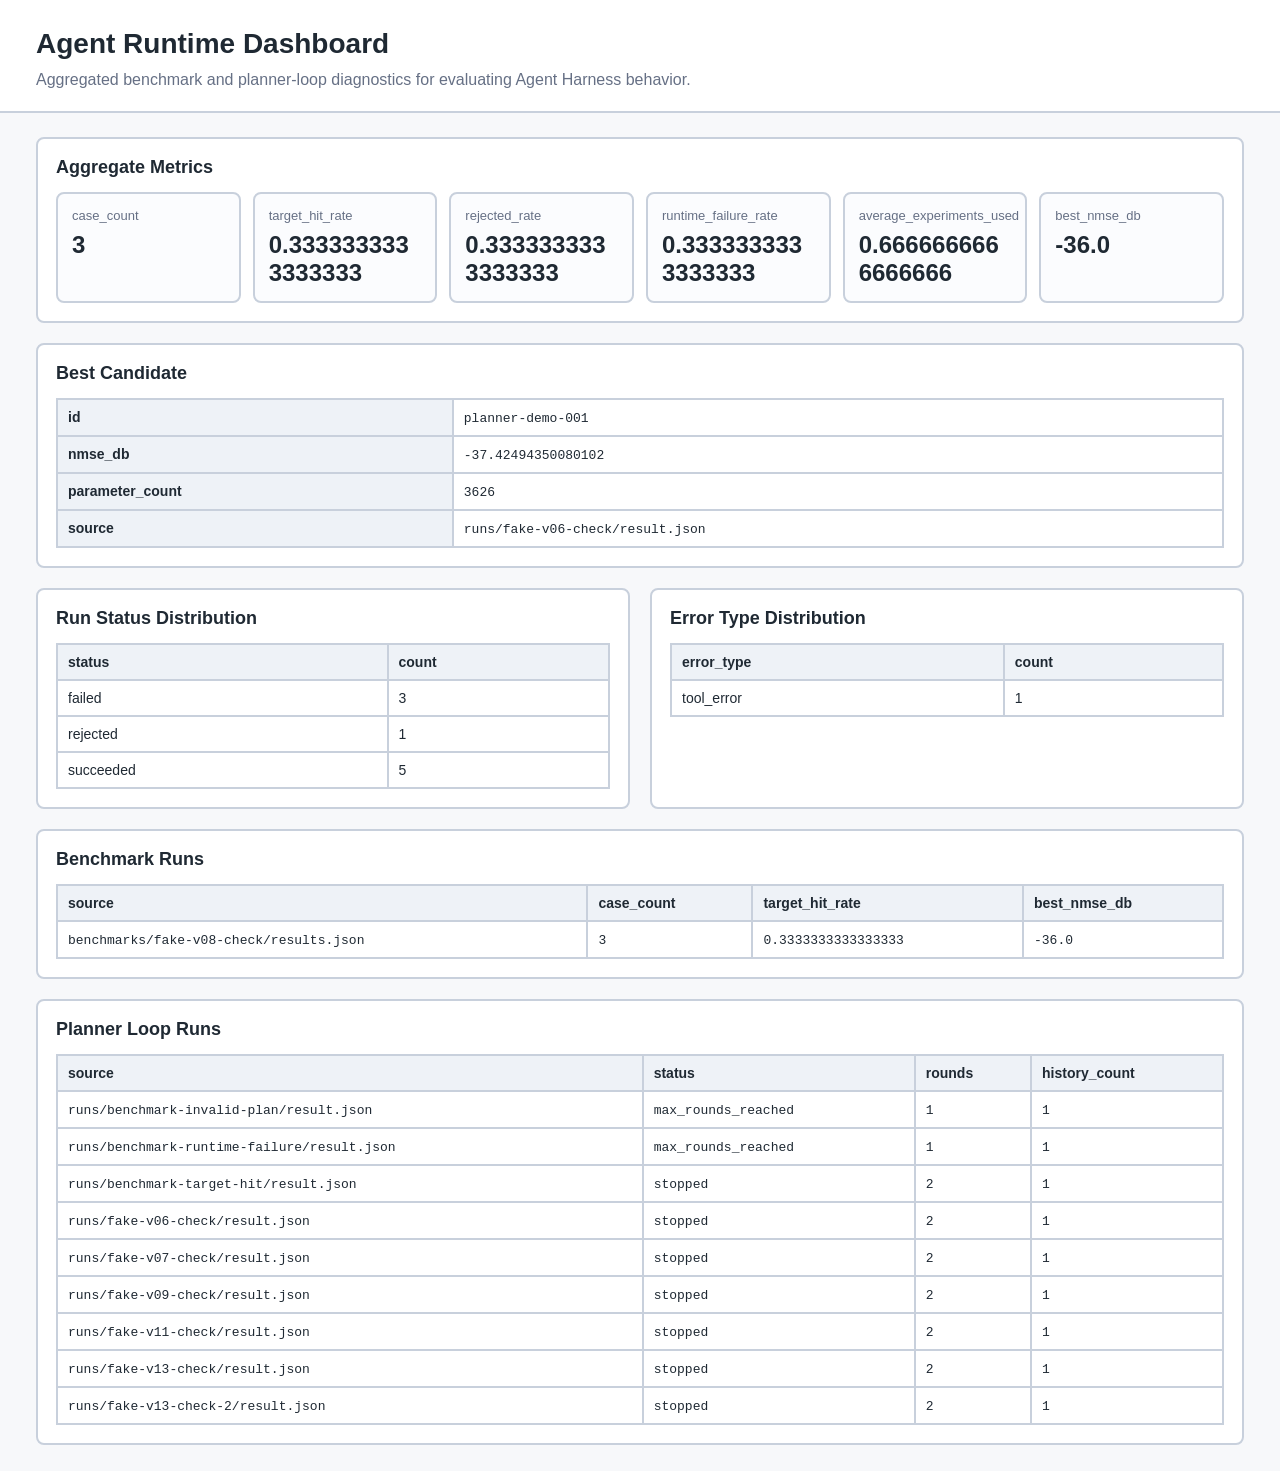
==== docs/diagnostics/agent-runtime-dashboard.html @ 262e2b28 "feat: add unified cli dashboard" ====
<!doctype html>
<html lang="en">
<head>
  <meta charset="utf-8">
  <meta name="viewport" content="width=device-width, initial-scale=1">
  <title>Agent Runtime Dashboard</title>
  <style>
    :root {
      color-scheme: light;
      --bg: #f7f8fa;
      --panel: #ffffff;
      --text: #1f2933;
      --muted: #667085;
      --line: #c8d0dc;
      --accent: #0f766e;
      --accent-2: #7c3aed;
    }
    * { box-sizing: border-box; }
    body {
      margin: 0;
      font-family: Inter, "Segoe UI", Arial, sans-serif;
      background: var(--bg);
      color: var(--text);
    }
    header {
      padding: 28px 36px 18px;
      border-bottom: 2px solid var(--line);
      background: var(--panel);
    }
    h1 { margin: 0 0 8px; font-size: 28px; letter-spacing: 0; }
    h2 { margin: 0 0 14px; font-size: 18px; letter-spacing: 0; }
    p { margin: 0; color: var(--muted); line-height: 1.55; }
    main { padding: 24px 36px 40px; display: grid; gap: 20px; }
    section {
      background: var(--panel);
      border: 2px solid var(--line);
      border-radius: 8px;
      padding: 18px;
    }
    .metrics {
      display: grid;
      grid-template-columns: repeat(auto-fit, minmax(180px, 1fr));
      gap: 12px;
    }
    .metric {
      border: 2px solid var(--line);
      border-radius: 8px;
      padding: 14px;
      min-height: 86px;
      background: #fbfcfe;
    }
    .metric .label { color: var(--muted); font-size: 13px; }
    .metric .value { margin-top: 8px; font-size: 24px; font-weight: 700; overflow-wrap: anywhere; }
    table { width: 100%; border-collapse: collapse; font-size: 14px; }
    th, td { border: 2px solid var(--line); padding: 9px 10px; text-align: left; vertical-align: top; }
    th { background: #eef2f7; }
    code { font-family: "Cascadia Mono", Consolas, monospace; font-size: 13px; }
    .grid { display: grid; grid-template-columns: repeat(auto-fit, minmax(280px, 1fr)); gap: 20px; }
  </style>
</head>
<body>
  <header>
    <h1>Agent Runtime Dashboard</h1>
    <p>Aggregated benchmark and planner-loop diagnostics for evaluating Agent Harness behavior.</p>
  </header>
  <main>
    <section>
      <h2>Aggregate Metrics</h2>
      <div class="metrics">
        <div class="metric"><div class="label">case_count</div><div class="value">3</div></div>
<div class="metric"><div class="label">target_hit_rate</div><div class="value">0.3333333333333333</div></div>
<div class="metric"><div class="label">rejected_rate</div><div class="value">0.3333333333333333</div></div>
<div class="metric"><div class="label">runtime_failure_rate</div><div class="value">0.3333333333333333</div></div>
<div class="metric"><div class="label">average_experiments_used</div><div class="value">0.6666666666666666</div></div>
<div class="metric"><div class="label">best_nmse_db</div><div class="value">-36.0</div></div>
      </div>
    </section>
    <section>
      <h2>Best Candidate</h2>
      <table><tr><th>id</th><td><code>planner-demo-001</code></td></tr>
<tr><th>nmse_db</th><td><code>-37.42494350080102</code></td></tr>
<tr><th>parameter_count</th><td><code>3626</code></td></tr>
<tr><th>source</th><td><code>runs/fake-v06-check/result.json</code></td></tr></table>
    </section>
    <div class="grid">
      <section>
        <h2>Run Status Distribution</h2>
        <table><tr><th>status</th><th>count</th></tr><tr><td>failed</td><td>3</td></tr>
<tr><td>rejected</td><td>1</td></tr>
<tr><td>succeeded</td><td>5</td></tr></table>
      </section>
      <section>
        <h2>Error Type Distribution</h2>
        <table><tr><th>error_type</th><th>count</th></tr><tr><td>tool_error</td><td>1</td></tr></table>
      </section>
    </div>
    <section>
      <h2>Benchmark Runs</h2>
      <table><tr><th>source</th><th>case_count</th><th>target_hit_rate</th><th>best_nmse_db</th></tr><tr><td><code>benchmarks/fake-v08-check/results.json</code></td><td><code>3</code></td><td><code>0.3333333333333333</code></td><td><code>-36.0</code></td></tr></table>
    </section>
    <section>
      <h2>Planner Loop Runs</h2>
      <table><tr><th>source</th><th>status</th><th>rounds</th><th>history_count</th></tr><tr><td><code>runs/benchmark-invalid-plan/result.json</code></td><td><code>max_rounds_reached</code></td><td><code>1</code></td><td><code>1</code></td></tr>
<tr><td><code>runs/benchmark-runtime-failure/result.json</code></td><td><code>max_rounds_reached</code></td><td><code>1</code></td><td><code>1</code></td></tr>
<tr><td><code>runs/benchmark-target-hit/result.json</code></td><td><code>stopped</code></td><td><code>2</code></td><td><code>1</code></td></tr>
<tr><td><code>runs/fake-v06-check/result.json</code></td><td><code>stopped</code></td><td><code>2</code></td><td><code>1</code></td></tr>
<tr><td><code>runs/fake-v07-check/result.json</code></td><td><code>stopped</code></td><td><code>2</code></td><td><code>1</code></td></tr>
<tr><td><code>runs/fake-v09-check/result.json</code></td><td><code>stopped</code></td><td><code>2</code></td><td><code>1</code></td></tr>
<tr><td><code>runs/fake-v11-check/result.json</code></td><td><code>stopped</code></td><td><code>2</code></td><td><code>1</code></td></tr>
<tr><td><code>runs/fake-v13-check/result.json</code></td><td><code>stopped</code></td><td><code>2</code></td><td><code>1</code></td></tr>
<tr><td><code>runs/fake-v13-check-2/result.json</code></td><td><code>stopped</code></td><td><code>2</code></td><td><code>1</code></td></tr></table>
    </section>
  </main>
</body>
</html>
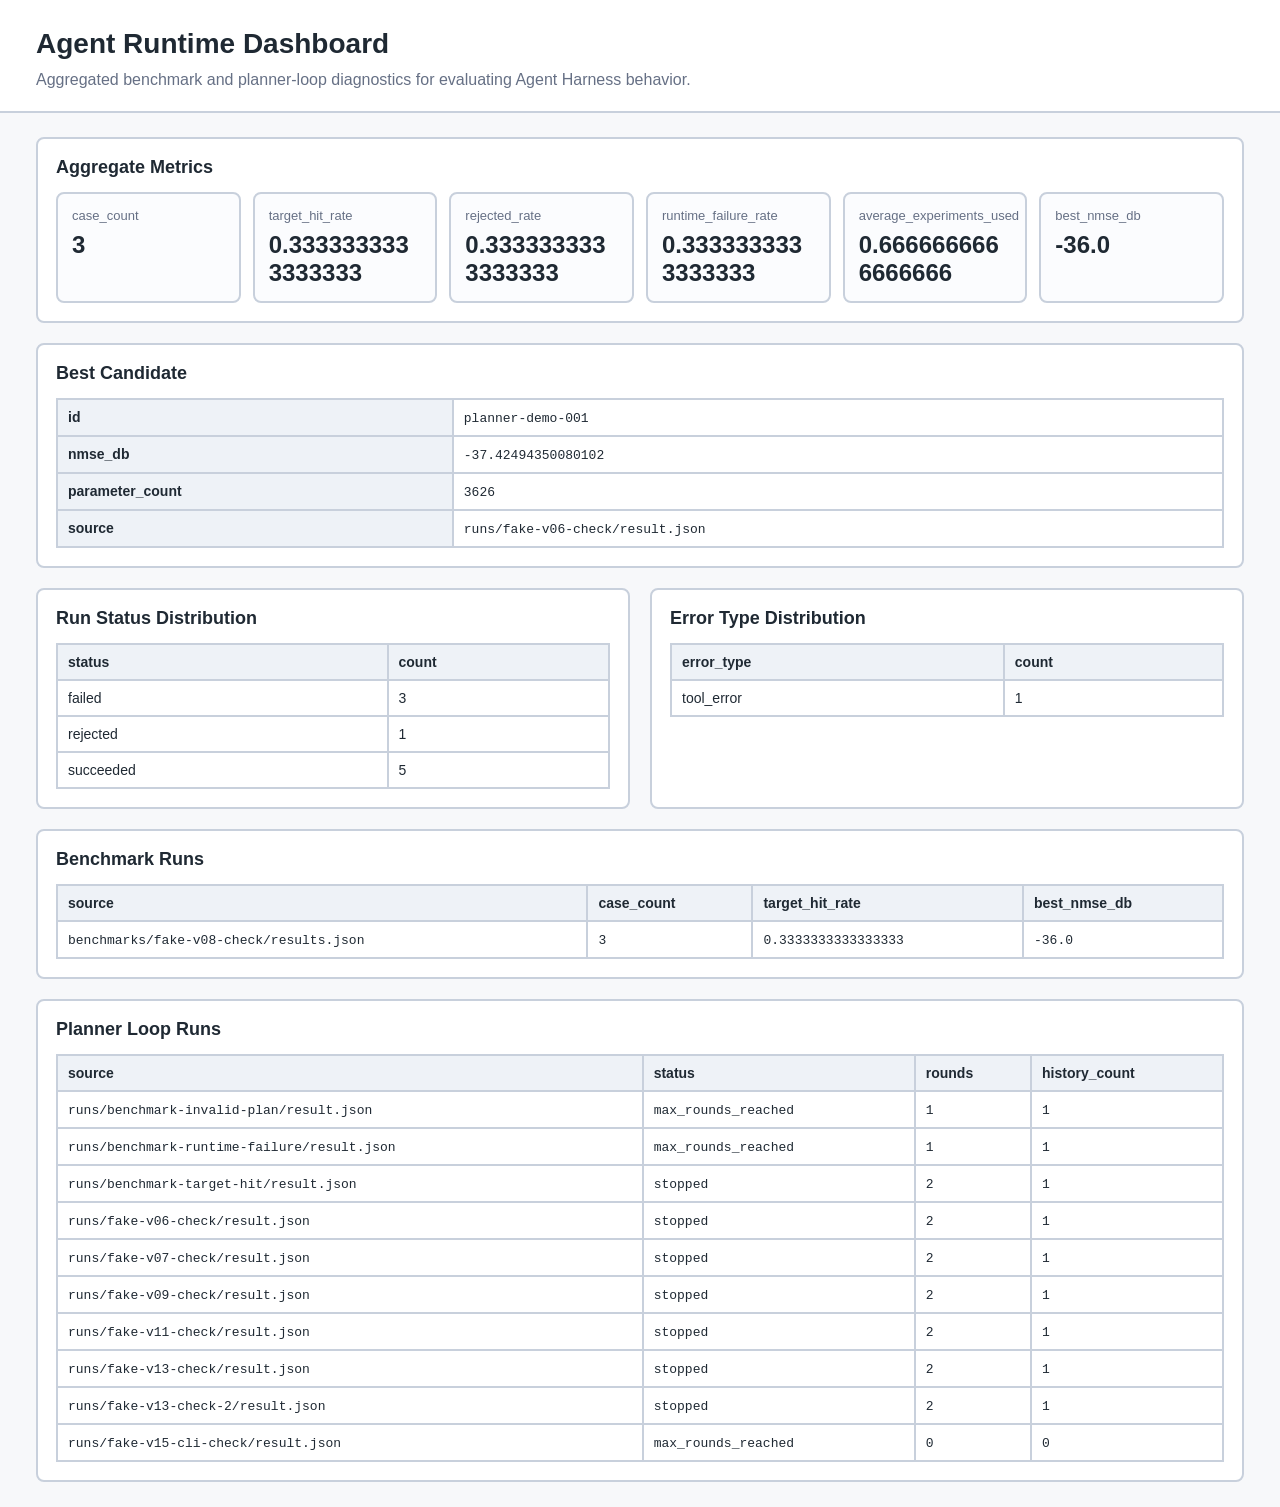
==== commit c98ad3d8: "feat: add final docs demo ui" ====
--- a/docs/diagnostics/agent-runtime-dashboard.html
+++ b/docs/diagnostics/agent-runtime-dashboard.html
@@ -108,7 +108,8 @@
 <tr><td><code>runs/fake-v09-check/result.json</code></td><td><code>stopped</code></td><td><code>2</code></td><td><code>1</code></td></tr>
 <tr><td><code>runs/fake-v11-check/result.json</code></td><td><code>stopped</code></td><td><code>2</code></td><td><code>1</code></td></tr>
 <tr><td><code>runs/fake-v13-check/result.json</code></td><td><code>stopped</code></td><td><code>2</code></td><td><code>1</code></td></tr>
-<tr><td><code>runs/fake-v13-check-2/result.json</code></td><td><code>stopped</code></td><td><code>2</code></td><td><code>1</code></td></tr></table>
+<tr><td><code>runs/fake-v13-check-2/result.json</code></td><td><code>stopped</code></td><td><code>2</code></td><td><code>1</code></td></tr>
+<tr><td><code>runs/fake-v15-cli-check/result.json</code></td><td><code>max_rounds_reached</code></td><td><code>0</code></td><td><code>0</code></td></tr></table>
     </section>
   </main>
 </body>
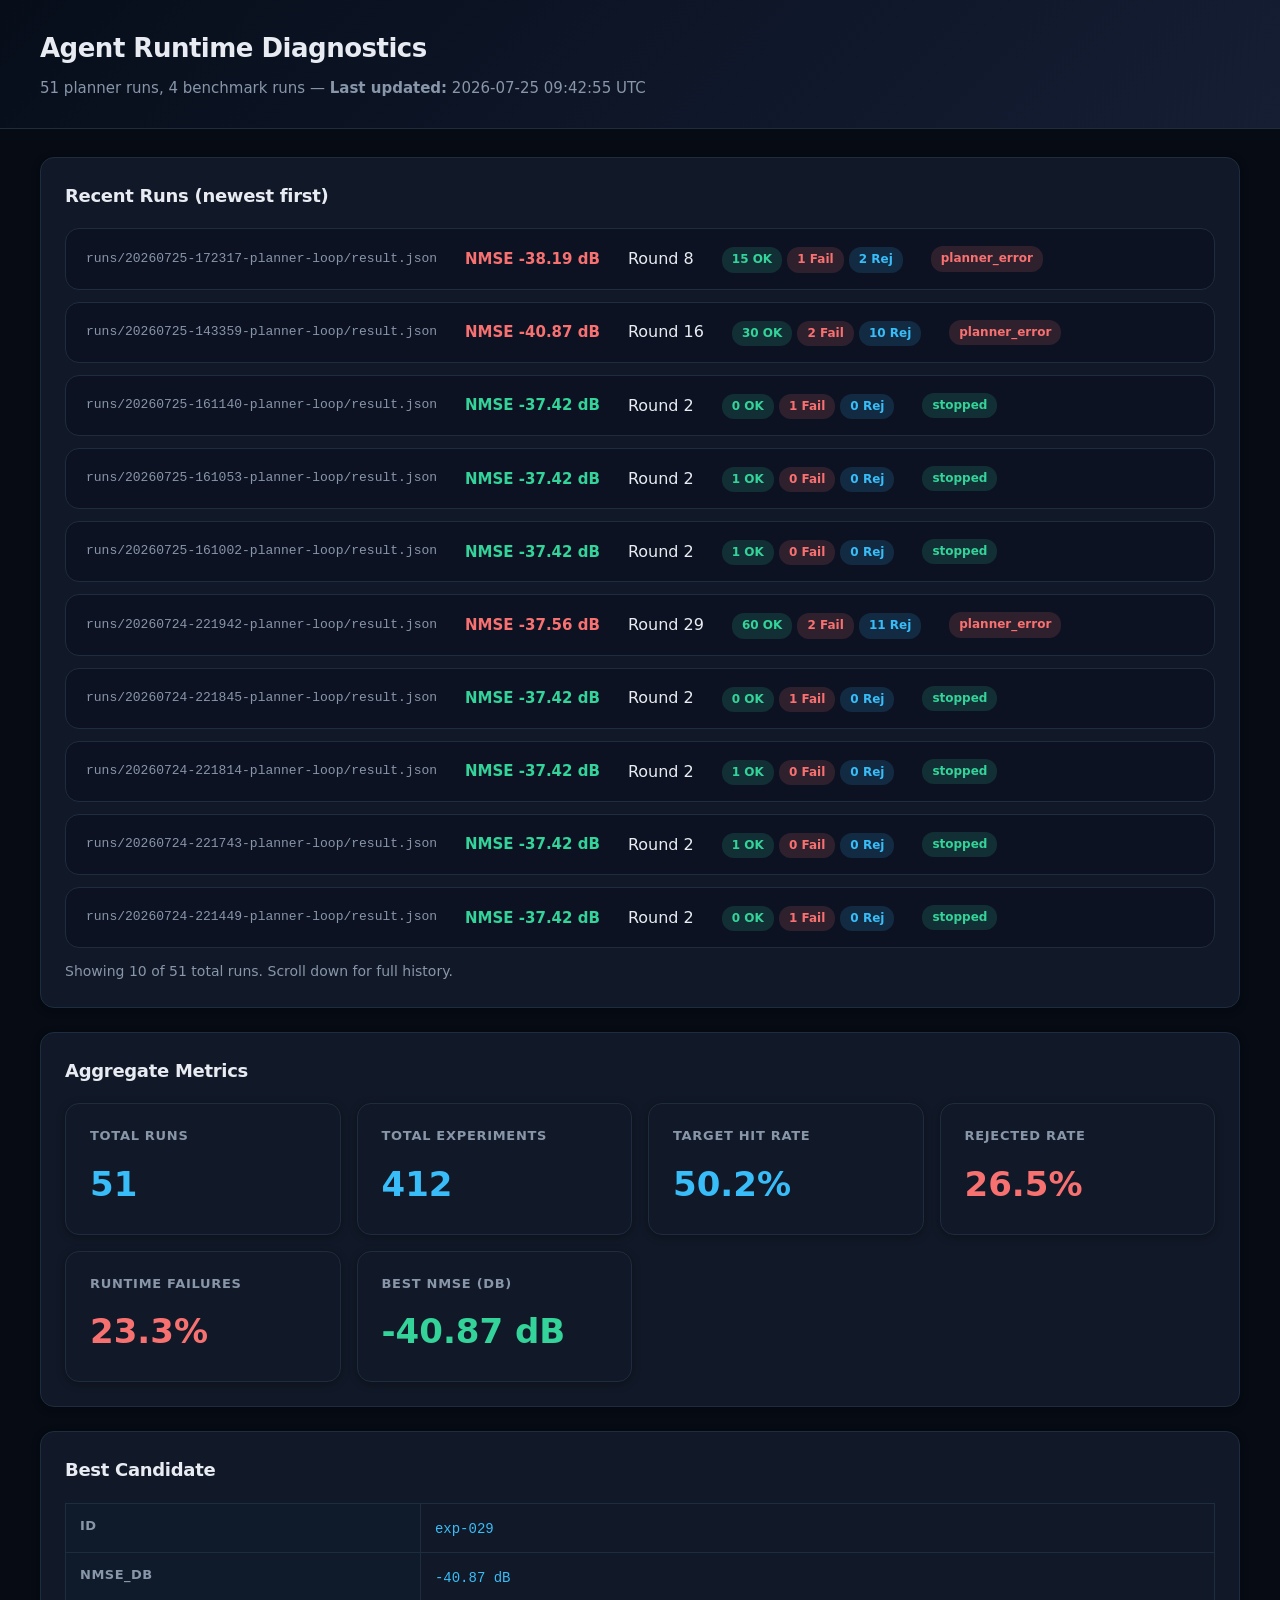
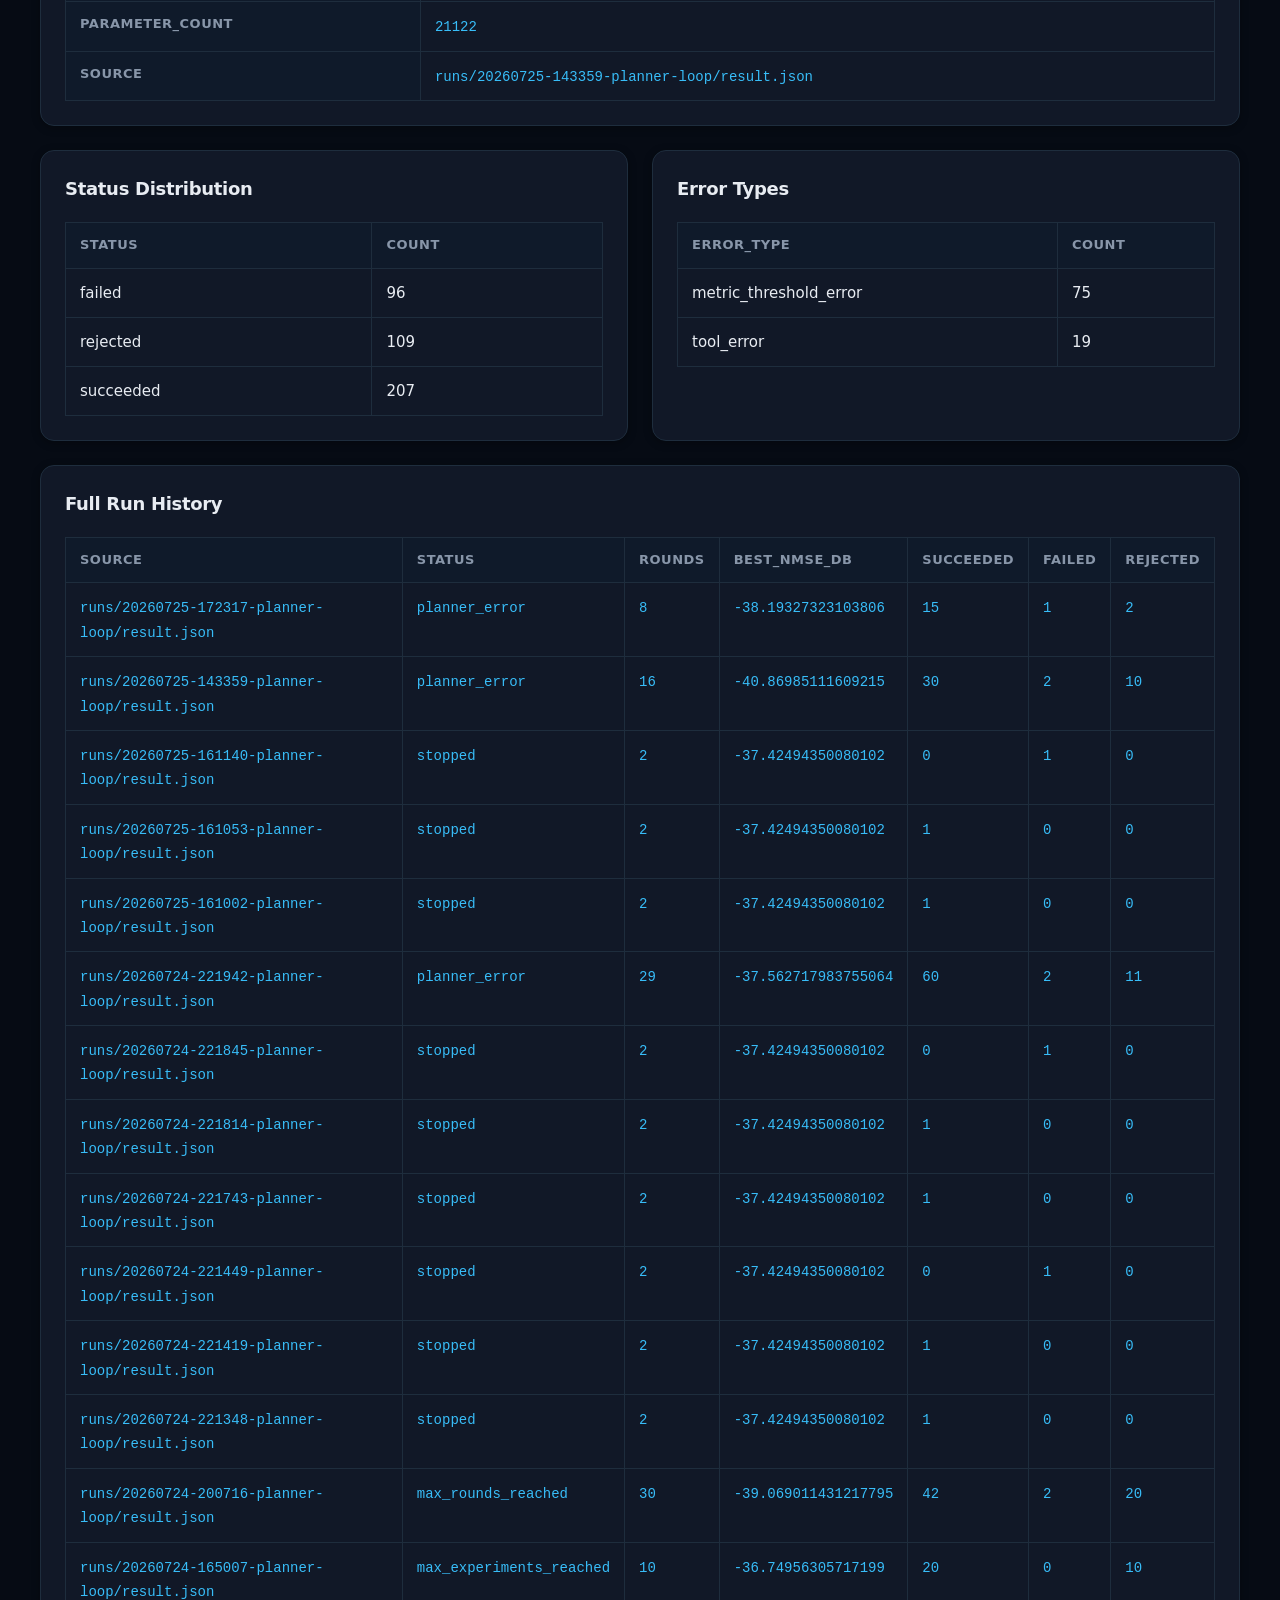
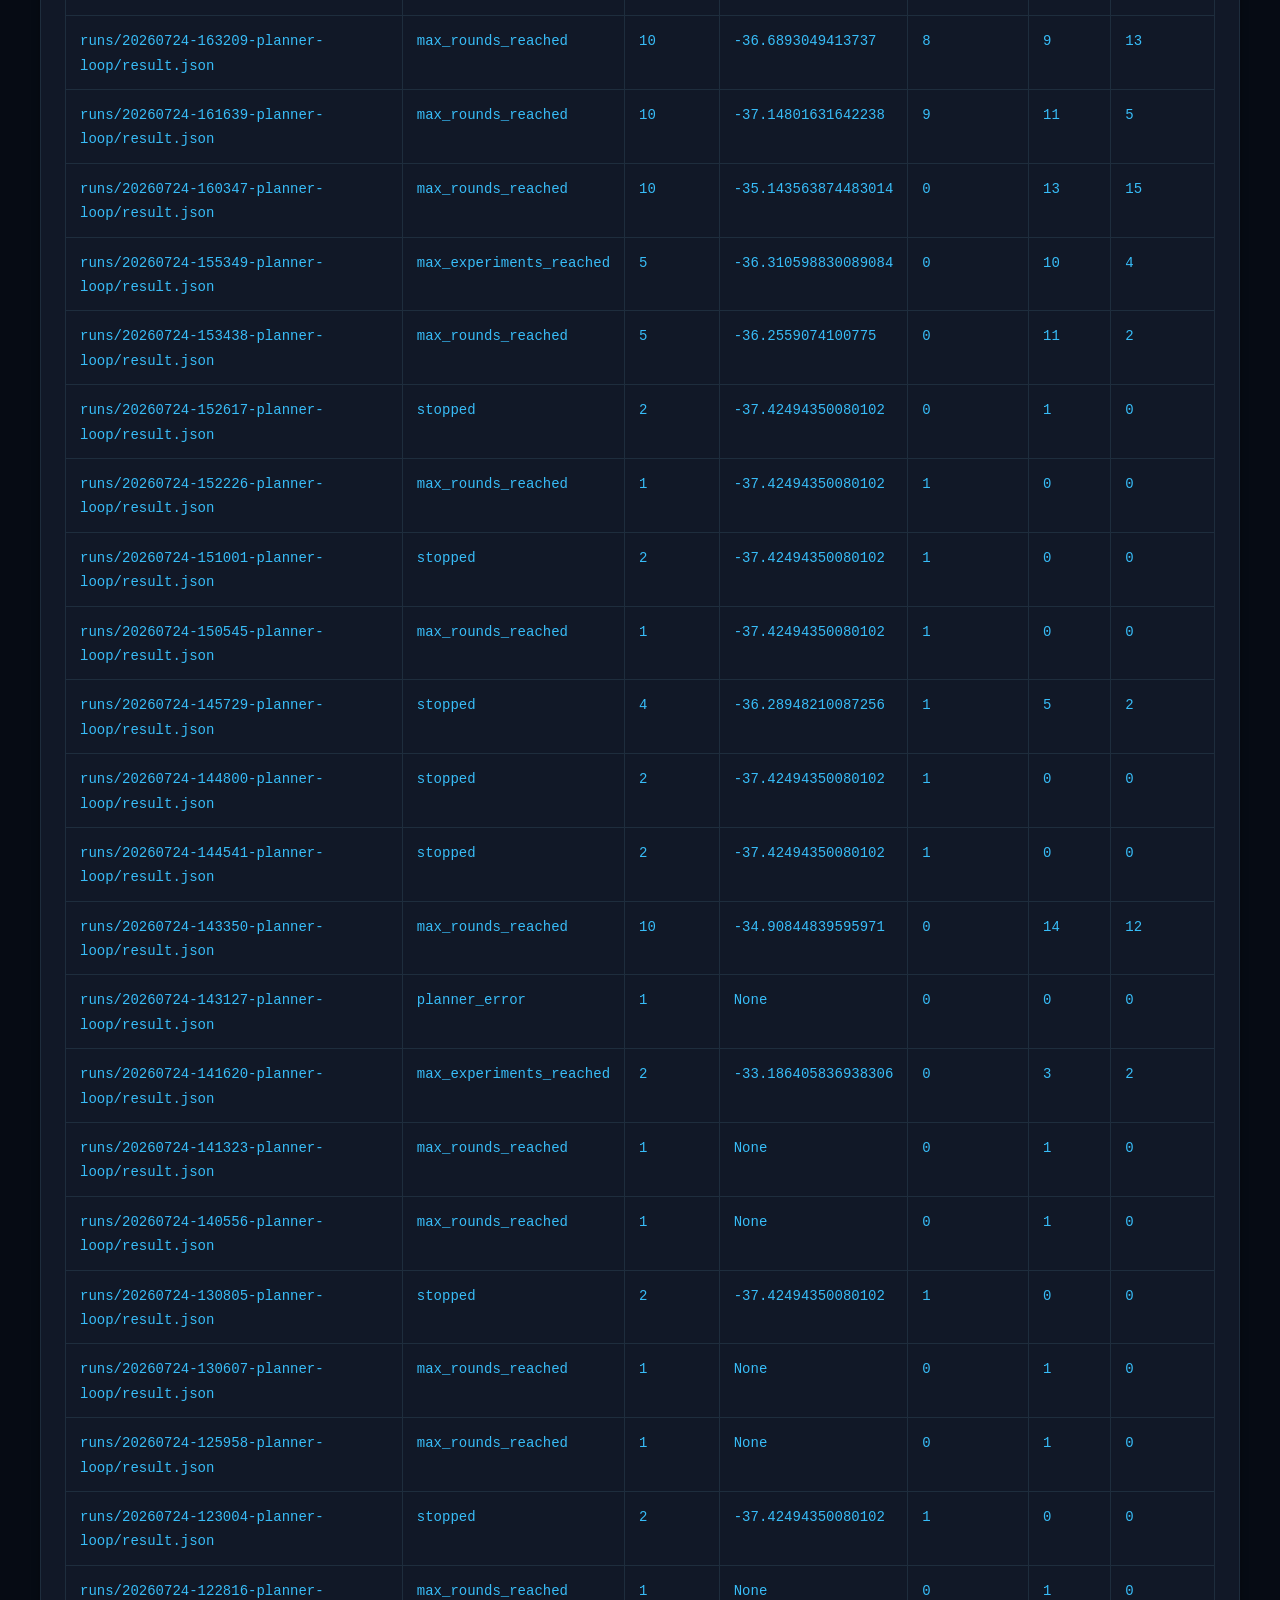
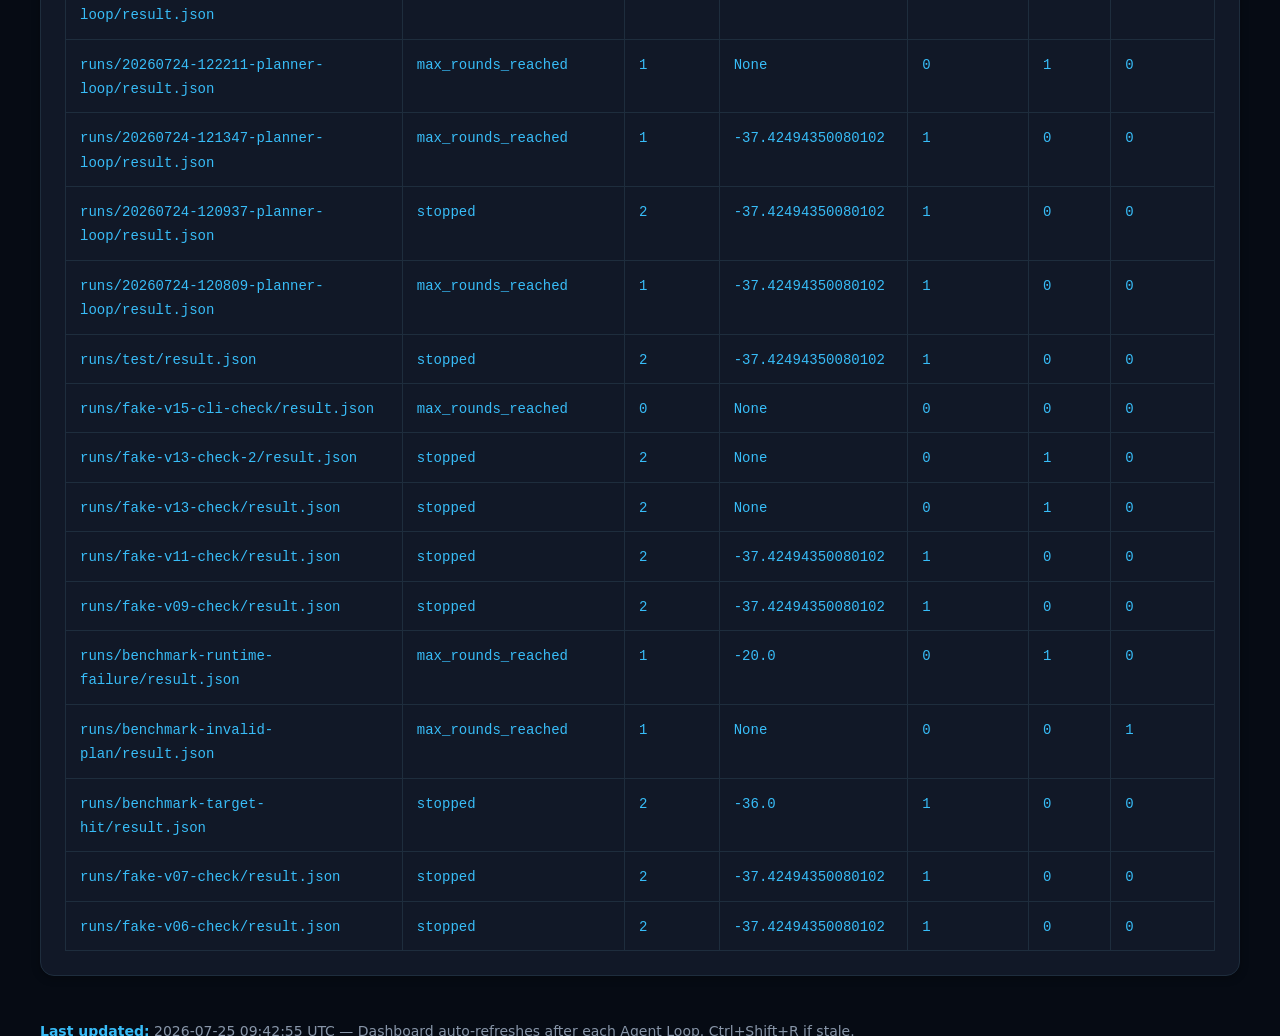
==== commit 62730492: "feat: v1.6.1 — Web UI integration, benchmark online, full source docs - Three-tab Web UI (Workflow /" ====
--- a/docs/diagnostics/agent-runtime-dashboard.html
+++ b/docs/diagnostics/agent-runtime-dashboard.html
@@ -1,116 +1,239 @@
 <!doctype html>
 <html lang="en">
 <head>
-  <meta charset="utf-8">
-  <meta name="viewport" content="width=device-width, initial-scale=1">
-  <title>Agent Runtime Dashboard</title>
-  <style>
-    :root {
-      color-scheme: light;
-      --bg: #f7f8fa;
-      --panel: #ffffff;
-      --text: #1f2933;
-      --muted: #667085;
-      --line: #c8d0dc;
-      --accent: #0f766e;
-      --accent-2: #7c3aed;
-    }
-    * { box-sizing: border-box; }
-    body {
-      margin: 0;
-      font-family: Inter, "Segoe UI", Arial, sans-serif;
-      background: var(--bg);
-      color: var(--text);
-    }
-    header {
-      padding: 28px 36px 18px;
-      border-bottom: 2px solid var(--line);
-      background: var(--panel);
-    }
-    h1 { margin: 0 0 8px; font-size: 28px; letter-spacing: 0; }
-    h2 { margin: 0 0 14px; font-size: 18px; letter-spacing: 0; }
-    p { margin: 0; color: var(--muted); line-height: 1.55; }
-    main { padding: 24px 36px 40px; display: grid; gap: 20px; }
-    section {
-      background: var(--panel);
-      border: 2px solid var(--line);
-      border-radius: 8px;
-      padding: 18px;
-    }
-    .metrics {
-      display: grid;
-      grid-template-columns: repeat(auto-fit, minmax(180px, 1fr));
-      gap: 12px;
-    }
-    .metric {
-      border: 2px solid var(--line);
-      border-radius: 8px;
-      padding: 14px;
-      min-height: 86px;
-      background: #fbfcfe;
-    }
-    .metric .label { color: var(--muted); font-size: 13px; }
-    .metric .value { margin-top: 8px; font-size: 24px; font-weight: 700; overflow-wrap: anywhere; }
-    table { width: 100%; border-collapse: collapse; font-size: 14px; }
-    th, td { border: 2px solid var(--line); padding: 9px 10px; text-align: left; vertical-align: top; }
-    th { background: #eef2f7; }
-    code { font-family: "Cascadia Mono", Consolas, monospace; font-size: 13px; }
-    .grid { display: grid; grid-template-columns: repeat(auto-fit, minmax(280px, 1fr)); gap: 20px; }
-  </style>
+<meta charset="utf-8">
+<meta name="viewport" content="width=device-width, initial-scale=1">
+<meta http-equiv="Cache-Control" content="no-cache, no-store, must-revalidate">
+<meta http-equiv="Pragma" content="no-cache">
+<meta http-equiv="Expires" content="0">
+<title>Agent Runtime Dashboard</title>
+<style>
+:root {
+  --bg: #060b14;
+  --surface: #0c1222;
+  --card: #111827;
+  --border: #1e2d3d;
+  --text: #e8ecf2;
+  --muted: #8896a9;
+  --accent: #38bdf8;
+  --accent2: #818cf8;
+  --green: #34d399;
+  --red: #f87171;
+  --amber: #fbbf24;
+  --radius: 14px;
+}
+* { box-sizing:border-box; margin:0; padding:0; }
+body {
+  font-family: "Segoe UI", system-ui, -apple-system, sans-serif;
+  background: var(--bg); color: var(--text);
+  min-height:100vh; line-height:1.6; font-size:16px;
+  -webkit-font-smoothing: antialiased;
+}
+header {
+  background: linear-gradient(135deg, #070e1a 0%, #0f172a 60%, #151e33 100%);
+  border-bottom:1px solid var(--border); padding:28px 40px;
+}
+header h1 { font-size:26px; font-weight:700; letter-spacing:-0.5px; margin-bottom:6px; }
+header p  { color: var(--muted); font-size:15px; }
+main { padding:28px 40px 44px; display:grid; gap:24px; }
+
+section {
+  background:var(--card); border:1px solid var(--border);
+  border-radius:var(--radius); padding:24px;
+  box-shadow:0 2px 8px rgba(0,0,0,.3);
+}
+section h2 { font-size:18px; font-weight:650; margin-bottom:18px; letter-spacing:-0.3px; }
+
+table { width:100%; border-collapse:collapse; font-size:15px; }
+th, td {
+  border:1px solid var(--border); padding:12px 14px;
+  text-align:left; vertical-align:top;
+}
+th {
+  background:#0f1a2a; color:var(--muted); font-weight:650;
+  font-size:13px; text-transform:uppercase; letter-spacing:.5px;
+}
+td { color:var(--text); }
+td .good { color:var(--green); font-weight:700; }
+td .warn { color:var(--amber); }
+td .bad  { color:var(--red); font-weight:700; }
+code {
+  font-family:"Cascadia Code","Fira Code",Consolas,monospace;
+  font-size:14px; color:var(--accent);
+}
+
+.metrics {
+  display:grid;
+  grid-template-columns: repeat(auto-fit, minmax(220px, 1fr));
+  gap:16px;
+}
+.metric {
+  background: var(--card); border:1px solid var(--border);
+  border-radius: var(--radius); padding:22px 24px;
+  box-shadow:0 2px 8px rgba(0,0,0,.3);
+}
+.metric .label {
+  color:var(--muted); font-size:13px; font-weight:700;
+  text-transform:uppercase; letter-spacing:.7px; margin-bottom:10px;
+}
+.metric .value {
+  font-size:34px; font-weight:700; overflow-wrap:anywhere; color:var(--accent);
+}
+.metric .value.good { color: var(--green); }
+.metric .value.warn { color: var(--amber); }
+.metric .value.bad  { color: var(--red); }
+
+.grid {
+  display:grid;
+  grid-template-columns: repeat(auto-fit, minmax(340px, 1fr));
+  gap:24px;
+}
+
+.run-card {
+  background:var(--surface); border:1px solid var(--border);
+  border-radius:var(--radius); padding:16px 20px; margin-bottom:12px;
+  display:flex; flex-wrap:wrap; gap:14px 28px; align-items:center;
+}
+.run-card .dir { font-size:13px; color:var(--muted); min-width:180px; font-family:"Cascadia Code",Consolas,monospace; }
+.run-card .stat { font-size:15px; font-weight:650; }
+.run-card .stat.good { color:var(--green); }
+.run-card .stat.bad  { color:var(--red); }
+.run-card .stat.warn { color:var(--amber); }
+.run-card .tag {
+  display:inline-block; padding:3px 10px; border-radius:12px;
+  font-size:12px; font-weight:700;
+}
+.tag-ok  { background:rgba(52,211,153,.15); color:var(--green); }
+.tag-err { background:rgba(248,113,113,.15); color:var(--red); }
+.tag-run { background:rgba(56,189,248,.15); color:var(--accent); }
+
+::-webkit-scrollbar { width:8px; height:8px; }
+::-webkit-scrollbar-track { background:transparent; }
+::-webkit-scrollbar-thumb { background:#2d3b52; border-radius:4px; }
+
+footer {
+  padding:0 40px 32px; font-size:14px; color:var(--muted);
+}
+footer strong { color:var(--accent); }
+</style>
 </head>
 <body>
-  <header>
-    <h1>Agent Runtime Dashboard</h1>
-    <p>Aggregated benchmark and planner-loop diagnostics for evaluating Agent Harness behavior.</p>
-  </header>
-  <main>
+
+<header>
+  <h1>Agent Runtime Diagnostics</h1>
+  <p>51 planner runs, 4 benchmark runs &mdash; <strong>Last updated:</strong> 2026-07-25 09:42:55 UTC</p>
+</header>
+
+<main>
+
+  <section>
+    <h2>Recent Runs (newest first)</h2>
+    <div class="run-card"><div class="dir">runs/20260725-172317-planner-loop/result.json</div><div class="stat bad">NMSE -38.19 dB</div><div>Round 8</div><div><span class="tag tag-ok">15 OK</span> <span class="tag tag-err">1 Fail</span> <span class="tag tag-run">2 Rej</span></div><span class="tag tag-err">planner_error</span></div>
+<div class="run-card"><div class="dir">runs/20260725-143359-planner-loop/result.json</div><div class="stat bad">NMSE -40.87 dB</div><div>Round 16</div><div><span class="tag tag-ok">30 OK</span> <span class="tag tag-err">2 Fail</span> <span class="tag tag-run">10 Rej</span></div><span class="tag tag-err">planner_error</span></div>
+<div class="run-card"><div class="dir">runs/20260725-161140-planner-loop/result.json</div><div class="stat good">NMSE -37.42 dB</div><div>Round 2</div><div><span class="tag tag-ok">0 OK</span> <span class="tag tag-err">1 Fail</span> <span class="tag tag-run">0 Rej</span></div><span class="tag tag-ok">stopped</span></div>
+<div class="run-card"><div class="dir">runs/20260725-161053-planner-loop/result.json</div><div class="stat good">NMSE -37.42 dB</div><div>Round 2</div><div><span class="tag tag-ok">1 OK</span> <span class="tag tag-err">0 Fail</span> <span class="tag tag-run">0 Rej</span></div><span class="tag tag-ok">stopped</span></div>
+<div class="run-card"><div class="dir">runs/20260725-161002-planner-loop/result.json</div><div class="stat good">NMSE -37.42 dB</div><div>Round 2</div><div><span class="tag tag-ok">1 OK</span> <span class="tag tag-err">0 Fail</span> <span class="tag tag-run">0 Rej</span></div><span class="tag tag-ok">stopped</span></div>
+<div class="run-card"><div class="dir">runs/20260724-221942-planner-loop/result.json</div><div class="stat bad">NMSE -37.56 dB</div><div>Round 29</div><div><span class="tag tag-ok">60 OK</span> <span class="tag tag-err">2 Fail</span> <span class="tag tag-run">11 Rej</span></div><span class="tag tag-err">planner_error</span></div>
+<div class="run-card"><div class="dir">runs/20260724-221845-planner-loop/result.json</div><div class="stat good">NMSE -37.42 dB</div><div>Round 2</div><div><span class="tag tag-ok">0 OK</span> <span class="tag tag-err">1 Fail</span> <span class="tag tag-run">0 Rej</span></div><span class="tag tag-ok">stopped</span></div>
+<div class="run-card"><div class="dir">runs/20260724-221814-planner-loop/result.json</div><div class="stat good">NMSE -37.42 dB</div><div>Round 2</div><div><span class="tag tag-ok">1 OK</span> <span class="tag tag-err">0 Fail</span> <span class="tag tag-run">0 Rej</span></div><span class="tag tag-ok">stopped</span></div>
+<div class="run-card"><div class="dir">runs/20260724-221743-planner-loop/result.json</div><div class="stat good">NMSE -37.42 dB</div><div>Round 2</div><div><span class="tag tag-ok">1 OK</span> <span class="tag tag-err">0 Fail</span> <span class="tag tag-run">0 Rej</span></div><span class="tag tag-ok">stopped</span></div>
+<div class="run-card"><div class="dir">runs/20260724-221449-planner-loop/result.json</div><div class="stat good">NMSE -37.42 dB</div><div>Round 2</div><div><span class="tag tag-ok">0 OK</span> <span class="tag tag-err">1 Fail</span> <span class="tag tag-run">0 Rej</span></div><span class="tag tag-ok">stopped</span></div>
+    <p style="color:var(--muted);margin-top:12px;font-size:14px;">Showing 10 of 51 total runs. Scroll down for full history.</p>
+  </section>
+
+  <section>
+    <h2>Aggregate Metrics</h2>
+    <div class="metrics">
+      <div class="metric"><div class="label">Total Runs</div><div class="value ">51</div></div>
+<div class="metric"><div class="label">Total Experiments</div><div class="value ">412</div></div>
+<div class="metric"><div class="label">Target Hit Rate</div><div class="value ">50.2%</div></div>
+<div class="metric"><div class="label">Rejected Rate</div><div class="value bad">26.5%</div></div>
+<div class="metric"><div class="label">Runtime Failures</div><div class="value bad">23.3%</div></div>
+<div class="metric"><div class="label">Best NMSE (dB)</div><div class="value good">-40.87 dB</div></div>
+    </div>
+  </section>
+
+  <section>
+    <h2>Best Candidate</h2>
+    <table><tr><th>id</th><td><code>exp-029</code></td></tr>
+<tr><th>nmse_db</th><td><code>-40.87 dB</code></td></tr>
+<tr><th>parameter_count</th><td><code>21122</code></td></tr>
+<tr><th>source</th><td><code>runs/20260725-143359-planner-loop/result.json</code></td></tr></table>
+  </section>
+
+  <div class="grid">
     <section>
-      <h2>Aggregate Metrics</h2>
-      <div class="metrics">
-        <div class="metric"><div class="label">case_count</div><div class="value">3</div></div>
-<div class="metric"><div class="label">target_hit_rate</div><div class="value">0.3333333333333333</div></div>
-<div class="metric"><div class="label">rejected_rate</div><div class="value">0.3333333333333333</div></div>
-<div class="metric"><div class="label">runtime_failure_rate</div><div class="value">0.3333333333333333</div></div>
-<div class="metric"><div class="label">average_experiments_used</div><div class="value">0.6666666666666666</div></div>
-<div class="metric"><div class="label">best_nmse_db</div><div class="value">-36.0</div></div>
-      </div>
+      <h2>Status Distribution</h2>
+      <table><tr><th>status</th><th>count</th></tr><tr><td>failed</td><td>96</td></tr>
+<tr><td>rejected</td><td>109</td></tr>
+<tr><td>succeeded</td><td>207</td></tr></table>
     </section>
     <section>
-      <h2>Best Candidate</h2>
-      <table><tr><th>id</th><td><code>planner-demo-001</code></td></tr>
-<tr><th>nmse_db</th><td><code>-37.42494350080102</code></td></tr>
-<tr><th>parameter_count</th><td><code>3626</code></td></tr>
-<tr><th>source</th><td><code>runs/fake-v06-check/result.json</code></td></tr></table>
+      <h2>Error Types</h2>
+      <table><tr><th>error_type</th><th>count</th></tr><tr><td>metric_threshold_error</td><td>75</td></tr>
+<tr><td>tool_error</td><td>19</td></tr></table>
     </section>
-    <div class="grid">
-      <section>
-        <h2>Run Status Distribution</h2>
-        <table><tr><th>status</th><th>count</th></tr><tr><td>failed</td><td>3</td></tr>
-<tr><td>rejected</td><td>1</td></tr>
-<tr><td>succeeded</td><td>5</td></tr></table>
-      </section>
-      <section>
-        <h2>Error Type Distribution</h2>
-        <table><tr><th>error_type</th><th>count</th></tr><tr><td>tool_error</td><td>1</td></tr></table>
-      </section>
-    </div>
-    <section>
-      <h2>Benchmark Runs</h2>
-      <table><tr><th>source</th><th>case_count</th><th>target_hit_rate</th><th>best_nmse_db</th></tr><tr><td><code>benchmarks/fake-v08-check/results.json</code></td><td><code>3</code></td><td><code>0.3333333333333333</code></td><td><code>-36.0</code></td></tr></table>
-    </section>
-    <section>
-      <h2>Planner Loop Runs</h2>
-      <table><tr><th>source</th><th>status</th><th>rounds</th><th>history_count</th></tr><tr><td><code>runs/benchmark-invalid-plan/result.json</code></td><td><code>max_rounds_reached</code></td><td><code>1</code></td><td><code>1</code></td></tr>
-<tr><td><code>runs/benchmark-runtime-failure/result.json</code></td><td><code>max_rounds_reached</code></td><td><code>1</code></td><td><code>1</code></td></tr>
-<tr><td><code>runs/benchmark-target-hit/result.json</code></td><td><code>stopped</code></td><td><code>2</code></td><td><code>1</code></td></tr>
-<tr><td><code>runs/fake-v06-check/result.json</code></td><td><code>stopped</code></td><td><code>2</code></td><td><code>1</code></td></tr>
-<tr><td><code>runs/fake-v07-check/result.json</code></td><td><code>stopped</code></td><td><code>2</code></td><td><code>1</code></td></tr>
-<tr><td><code>runs/fake-v09-check/result.json</code></td><td><code>stopped</code></td><td><code>2</code></td><td><code>1</code></td></tr>
-<tr><td><code>runs/fake-v11-check/result.json</code></td><td><code>stopped</code></td><td><code>2</code></td><td><code>1</code></td></tr>
-<tr><td><code>runs/fake-v13-check/result.json</code></td><td><code>stopped</code></td><td><code>2</code></td><td><code>1</code></td></tr>
-<tr><td><code>runs/fake-v13-check-2/result.json</code></td><td><code>stopped</code></td><td><code>2</code></td><td><code>1</code></td></tr>
-<tr><td><code>runs/fake-v15-cli-check/result.json</code></td><td><code>max_rounds_reached</code></td><td><code>0</code></td><td><code>0</code></td></tr></table>
-    </section>
-  </main>
+  </div>
+
+  <section>
+    <h2>Full Run History</h2>
+    <table><tr><th>source</th><th>status</th><th>rounds</th><th>best_nmse_db</th><th>succeeded</th><th>failed</th><th>rejected</th></tr><tr><td><code>runs/20260725-172317-planner-loop/result.json</code></td><td><code>planner_error</code></td><td><code>8</code></td><td><code>-38.19327323103806</code></td><td><code>15</code></td><td><code>1</code></td><td><code>2</code></td></tr>
+<tr><td><code>runs/20260725-143359-planner-loop/result.json</code></td><td><code>planner_error</code></td><td><code>16</code></td><td><code>-40.86985111609215</code></td><td><code>30</code></td><td><code>2</code></td><td><code>10</code></td></tr>
+<tr><td><code>runs/20260725-161140-planner-loop/result.json</code></td><td><code>stopped</code></td><td><code>2</code></td><td><code>-37.42494350080102</code></td><td><code>0</code></td><td><code>1</code></td><td><code>0</code></td></tr>
+<tr><td><code>runs/20260725-161053-planner-loop/result.json</code></td><td><code>stopped</code></td><td><code>2</code></td><td><code>-37.42494350080102</code></td><td><code>1</code></td><td><code>0</code></td><td><code>0</code></td></tr>
+<tr><td><code>runs/20260725-161002-planner-loop/result.json</code></td><td><code>stopped</code></td><td><code>2</code></td><td><code>-37.42494350080102</code></td><td><code>1</code></td><td><code>0</code></td><td><code>0</code></td></tr>
+<tr><td><code>runs/20260724-221942-planner-loop/result.json</code></td><td><code>planner_error</code></td><td><code>29</code></td><td><code>-37.562717983755064</code></td><td><code>60</code></td><td><code>2</code></td><td><code>11</code></td></tr>
+<tr><td><code>runs/20260724-221845-planner-loop/result.json</code></td><td><code>stopped</code></td><td><code>2</code></td><td><code>-37.42494350080102</code></td><td><code>0</code></td><td><code>1</code></td><td><code>0</code></td></tr>
+<tr><td><code>runs/20260724-221814-planner-loop/result.json</code></td><td><code>stopped</code></td><td><code>2</code></td><td><code>-37.42494350080102</code></td><td><code>1</code></td><td><code>0</code></td><td><code>0</code></td></tr>
+<tr><td><code>runs/20260724-221743-planner-loop/result.json</code></td><td><code>stopped</code></td><td><code>2</code></td><td><code>-37.42494350080102</code></td><td><code>1</code></td><td><code>0</code></td><td><code>0</code></td></tr>
+<tr><td><code>runs/20260724-221449-planner-loop/result.json</code></td><td><code>stopped</code></td><td><code>2</code></td><td><code>-37.42494350080102</code></td><td><code>0</code></td><td><code>1</code></td><td><code>0</code></td></tr>
+<tr><td><code>runs/20260724-221419-planner-loop/result.json</code></td><td><code>stopped</code></td><td><code>2</code></td><td><code>-37.42494350080102</code></td><td><code>1</code></td><td><code>0</code></td><td><code>0</code></td></tr>
+<tr><td><code>runs/20260724-221348-planner-loop/result.json</code></td><td><code>stopped</code></td><td><code>2</code></td><td><code>-37.42494350080102</code></td><td><code>1</code></td><td><code>0</code></td><td><code>0</code></td></tr>
+<tr><td><code>runs/20260724-200716-planner-loop/result.json</code></td><td><code>max_rounds_reached</code></td><td><code>30</code></td><td><code>-39.069011431217795</code></td><td><code>42</code></td><td><code>2</code></td><td><code>20</code></td></tr>
+<tr><td><code>runs/20260724-165007-planner-loop/result.json</code></td><td><code>max_experiments_reached</code></td><td><code>10</code></td><td><code>-36.74956305717199</code></td><td><code>20</code></td><td><code>0</code></td><td><code>10</code></td></tr>
+<tr><td><code>runs/20260724-163209-planner-loop/result.json</code></td><td><code>max_rounds_reached</code></td><td><code>10</code></td><td><code>-36.6893049413737</code></td><td><code>8</code></td><td><code>9</code></td><td><code>13</code></td></tr>
+<tr><td><code>runs/20260724-161639-planner-loop/result.json</code></td><td><code>max_rounds_reached</code></td><td><code>10</code></td><td><code>-37.14801631642238</code></td><td><code>9</code></td><td><code>11</code></td><td><code>5</code></td></tr>
+<tr><td><code>runs/20260724-160347-planner-loop/result.json</code></td><td><code>max_rounds_reached</code></td><td><code>10</code></td><td><code>-35.143563874483014</code></td><td><code>0</code></td><td><code>13</code></td><td><code>15</code></td></tr>
+<tr><td><code>runs/20260724-155349-planner-loop/result.json</code></td><td><code>max_experiments_reached</code></td><td><code>5</code></td><td><code>-36.310598830089084</code></td><td><code>0</code></td><td><code>10</code></td><td><code>4</code></td></tr>
+<tr><td><code>runs/20260724-153438-planner-loop/result.json</code></td><td><code>max_rounds_reached</code></td><td><code>5</code></td><td><code>-36.2559074100775</code></td><td><code>0</code></td><td><code>11</code></td><td><code>2</code></td></tr>
+<tr><td><code>runs/20260724-152617-planner-loop/result.json</code></td><td><code>stopped</code></td><td><code>2</code></td><td><code>-37.42494350080102</code></td><td><code>0</code></td><td><code>1</code></td><td><code>0</code></td></tr>
+<tr><td><code>runs/20260724-152226-planner-loop/result.json</code></td><td><code>max_rounds_reached</code></td><td><code>1</code></td><td><code>-37.42494350080102</code></td><td><code>1</code></td><td><code>0</code></td><td><code>0</code></td></tr>
+<tr><td><code>runs/20260724-151001-planner-loop/result.json</code></td><td><code>stopped</code></td><td><code>2</code></td><td><code>-37.42494350080102</code></td><td><code>1</code></td><td><code>0</code></td><td><code>0</code></td></tr>
+<tr><td><code>runs/20260724-150545-planner-loop/result.json</code></td><td><code>max_rounds_reached</code></td><td><code>1</code></td><td><code>-37.42494350080102</code></td><td><code>1</code></td><td><code>0</code></td><td><code>0</code></td></tr>
+<tr><td><code>runs/20260724-145729-planner-loop/result.json</code></td><td><code>stopped</code></td><td><code>4</code></td><td><code>-36.28948210087256</code></td><td><code>1</code></td><td><code>5</code></td><td><code>2</code></td></tr>
+<tr><td><code>runs/20260724-144800-planner-loop/result.json</code></td><td><code>stopped</code></td><td><code>2</code></td><td><code>-37.42494350080102</code></td><td><code>1</code></td><td><code>0</code></td><td><code>0</code></td></tr>
+<tr><td><code>runs/20260724-144541-planner-loop/result.json</code></td><td><code>stopped</code></td><td><code>2</code></td><td><code>-37.42494350080102</code></td><td><code>1</code></td><td><code>0</code></td><td><code>0</code></td></tr>
+<tr><td><code>runs/20260724-143350-planner-loop/result.json</code></td><td><code>max_rounds_reached</code></td><td><code>10</code></td><td><code>-34.90844839595971</code></td><td><code>0</code></td><td><code>14</code></td><td><code>12</code></td></tr>
+<tr><td><code>runs/20260724-143127-planner-loop/result.json</code></td><td><code>planner_error</code></td><td><code>1</code></td><td><code>None</code></td><td><code>0</code></td><td><code>0</code></td><td><code>0</code></td></tr>
+<tr><td><code>runs/20260724-141620-planner-loop/result.json</code></td><td><code>max_experiments_reached</code></td><td><code>2</code></td><td><code>-33.186405836938306</code></td><td><code>0</code></td><td><code>3</code></td><td><code>2</code></td></tr>
+<tr><td><code>runs/20260724-141323-planner-loop/result.json</code></td><td><code>max_rounds_reached</code></td><td><code>1</code></td><td><code>None</code></td><td><code>0</code></td><td><code>1</code></td><td><code>0</code></td></tr>
+<tr><td><code>runs/20260724-140556-planner-loop/result.json</code></td><td><code>max_rounds_reached</code></td><td><code>1</code></td><td><code>None</code></td><td><code>0</code></td><td><code>1</code></td><td><code>0</code></td></tr>
+<tr><td><code>runs/20260724-130805-planner-loop/result.json</code></td><td><code>stopped</code></td><td><code>2</code></td><td><code>-37.42494350080102</code></td><td><code>1</code></td><td><code>0</code></td><td><code>0</code></td></tr>
+<tr><td><code>runs/20260724-130607-planner-loop/result.json</code></td><td><code>max_rounds_reached</code></td><td><code>1</code></td><td><code>None</code></td><td><code>0</code></td><td><code>1</code></td><td><code>0</code></td></tr>
+<tr><td><code>runs/20260724-125958-planner-loop/result.json</code></td><td><code>max_rounds_reached</code></td><td><code>1</code></td><td><code>None</code></td><td><code>0</code></td><td><code>1</code></td><td><code>0</code></td></tr>
+<tr><td><code>runs/20260724-123004-planner-loop/result.json</code></td><td><code>stopped</code></td><td><code>2</code></td><td><code>-37.42494350080102</code></td><td><code>1</code></td><td><code>0</code></td><td><code>0</code></td></tr>
+<tr><td><code>runs/20260724-122816-planner-loop/result.json</code></td><td><code>max_rounds_reached</code></td><td><code>1</code></td><td><code>None</code></td><td><code>0</code></td><td><code>1</code></td><td><code>0</code></td></tr>
+<tr><td><code>runs/20260724-122211-planner-loop/result.json</code></td><td><code>max_rounds_reached</code></td><td><code>1</code></td><td><code>None</code></td><td><code>0</code></td><td><code>1</code></td><td><code>0</code></td></tr>
+<tr><td><code>runs/20260724-121347-planner-loop/result.json</code></td><td><code>max_rounds_reached</code></td><td><code>1</code></td><td><code>-37.42494350080102</code></td><td><code>1</code></td><td><code>0</code></td><td><code>0</code></td></tr>
+<tr><td><code>runs/20260724-120937-planner-loop/result.json</code></td><td><code>stopped</code></td><td><code>2</code></td><td><code>-37.42494350080102</code></td><td><code>1</code></td><td><code>0</code></td><td><code>0</code></td></tr>
+<tr><td><code>runs/20260724-120809-planner-loop/result.json</code></td><td><code>max_rounds_reached</code></td><td><code>1</code></td><td><code>-37.42494350080102</code></td><td><code>1</code></td><td><code>0</code></td><td><code>0</code></td></tr>
+<tr><td><code>runs/test/result.json</code></td><td><code>stopped</code></td><td><code>2</code></td><td><code>-37.42494350080102</code></td><td><code>1</code></td><td><code>0</code></td><td><code>0</code></td></tr>
+<tr><td><code>runs/fake-v15-cli-check/result.json</code></td><td><code>max_rounds_reached</code></td><td><code>0</code></td><td><code>None</code></td><td><code>0</code></td><td><code>0</code></td><td><code>0</code></td></tr>
+<tr><td><code>runs/fake-v13-check-2/result.json</code></td><td><code>stopped</code></td><td><code>2</code></td><td><code>None</code></td><td><code>0</code></td><td><code>1</code></td><td><code>0</code></td></tr>
+<tr><td><code>runs/fake-v13-check/result.json</code></td><td><code>stopped</code></td><td><code>2</code></td><td><code>None</code></td><td><code>0</code></td><td><code>1</code></td><td><code>0</code></td></tr>
+<tr><td><code>runs/fake-v11-check/result.json</code></td><td><code>stopped</code></td><td><code>2</code></td><td><code>-37.42494350080102</code></td><td><code>1</code></td><td><code>0</code></td><td><code>0</code></td></tr>
+<tr><td><code>runs/fake-v09-check/result.json</code></td><td><code>stopped</code></td><td><code>2</code></td><td><code>-37.42494350080102</code></td><td><code>1</code></td><td><code>0</code></td><td><code>0</code></td></tr>
+<tr><td><code>runs/benchmark-runtime-failure/result.json</code></td><td><code>max_rounds_reached</code></td><td><code>1</code></td><td><code>-20.0</code></td><td><code>0</code></td><td><code>1</code></td><td><code>0</code></td></tr>
+<tr><td><code>runs/benchmark-invalid-plan/result.json</code></td><td><code>max_rounds_reached</code></td><td><code>1</code></td><td><code>None</code></td><td><code>0</code></td><td><code>0</code></td><td><code>1</code></td></tr>
+<tr><td><code>runs/benchmark-target-hit/result.json</code></td><td><code>stopped</code></td><td><code>2</code></td><td><code>-36.0</code></td><td><code>1</code></td><td><code>0</code></td><td><code>0</code></td></tr>
+<tr><td><code>runs/fake-v07-check/result.json</code></td><td><code>stopped</code></td><td><code>2</code></td><td><code>-37.42494350080102</code></td><td><code>1</code></td><td><code>0</code></td><td><code>0</code></td></tr>
+<tr><td><code>runs/fake-v06-check/result.json</code></td><td><code>stopped</code></td><td><code>2</code></td><td><code>-37.42494350080102</code></td><td><code>1</code></td><td><code>0</code></td><td><code>0</code></td></tr></table>
+  </section>
+
+</main>
+
+<footer>
+  <strong>Last updated:</strong> 2026-07-25 09:42:55 UTC &mdash; Dashboard auto-refreshes after each Agent Loop. Ctrl+Shift+R if stale.
+</footer>
 </body>
 </html>
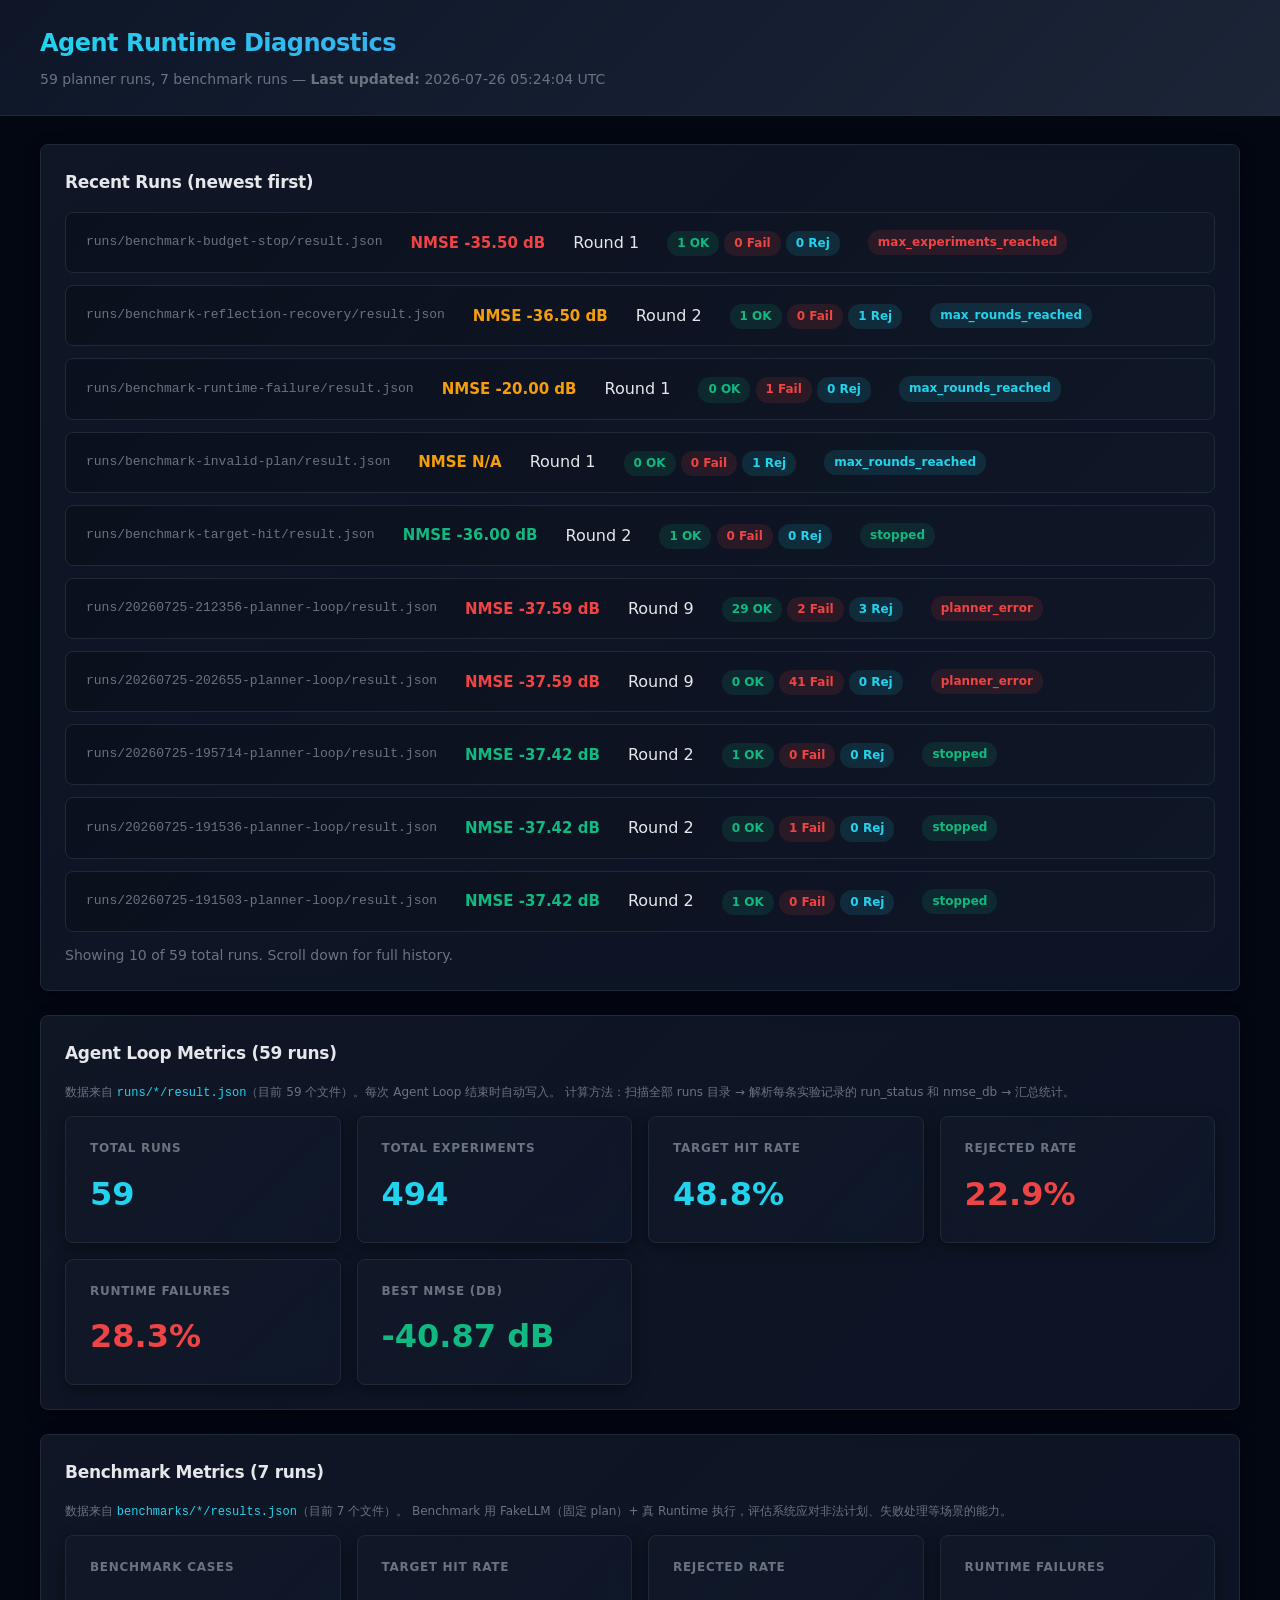
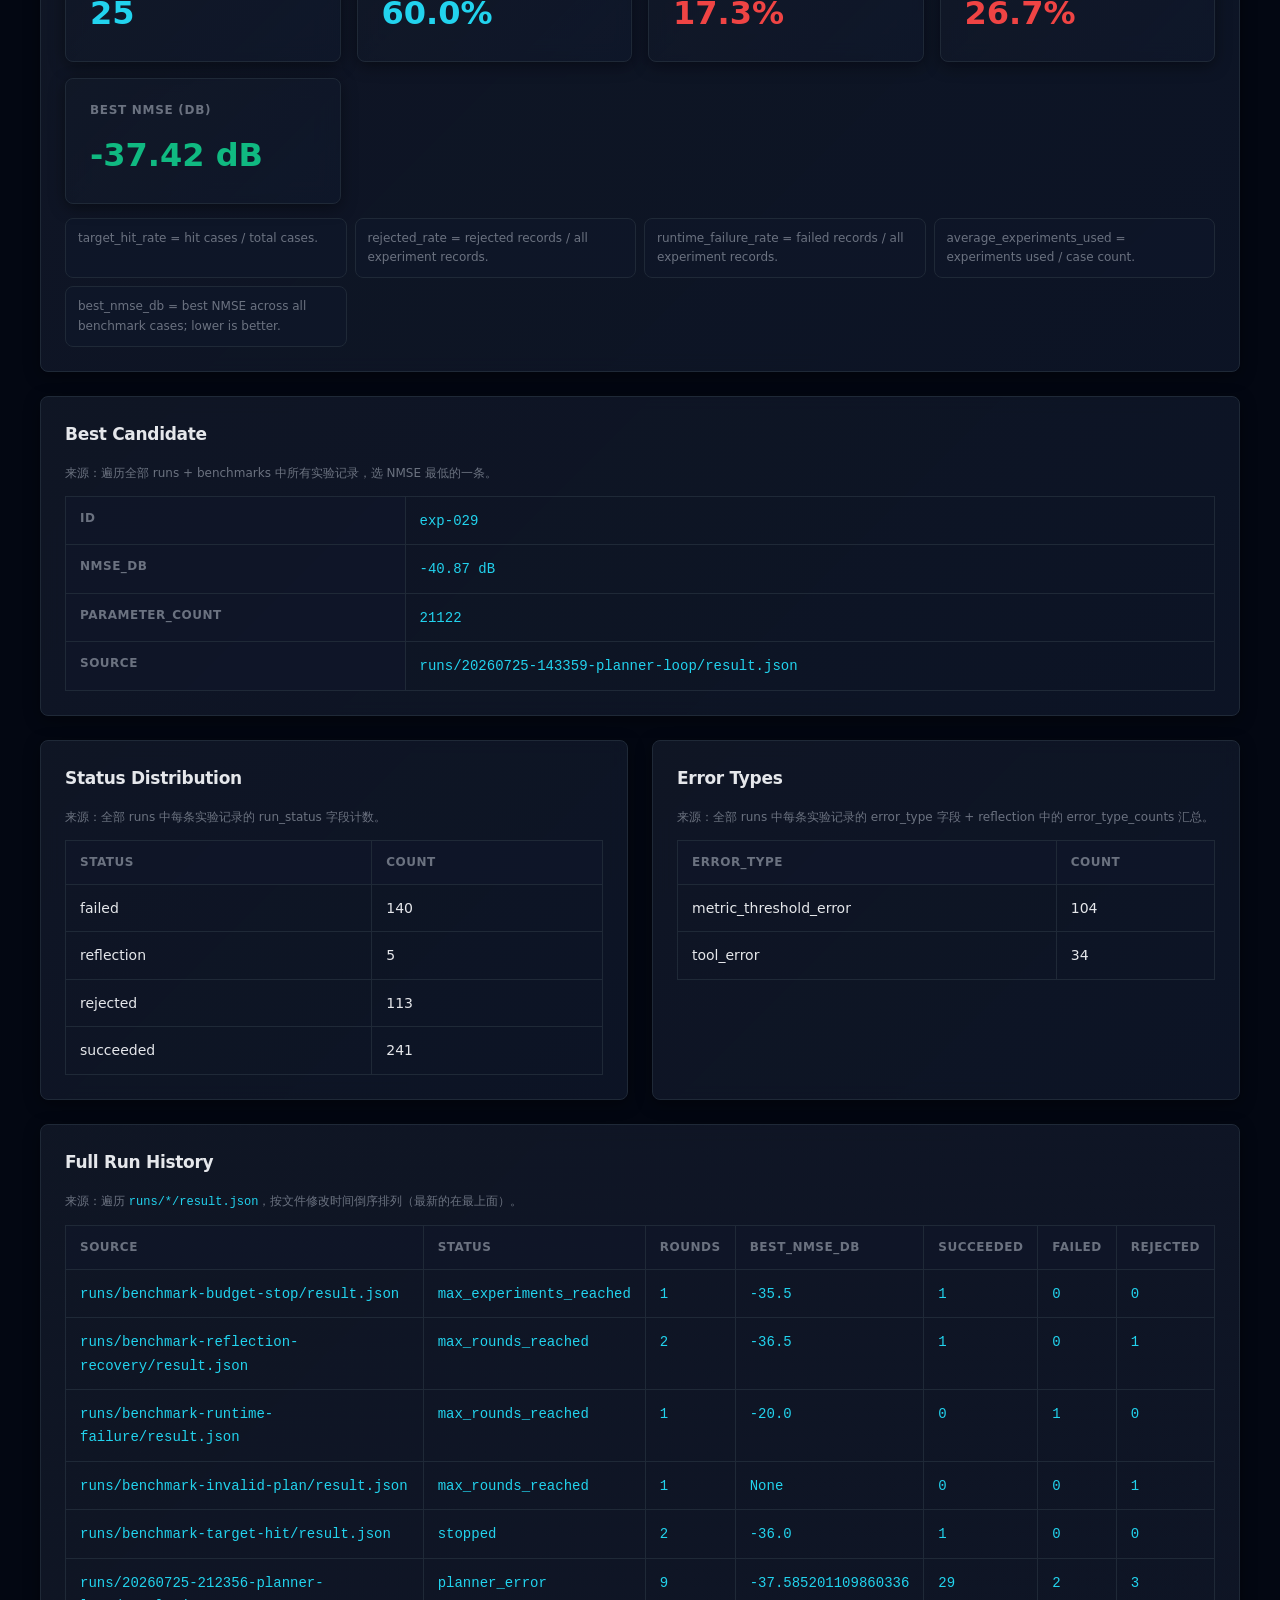
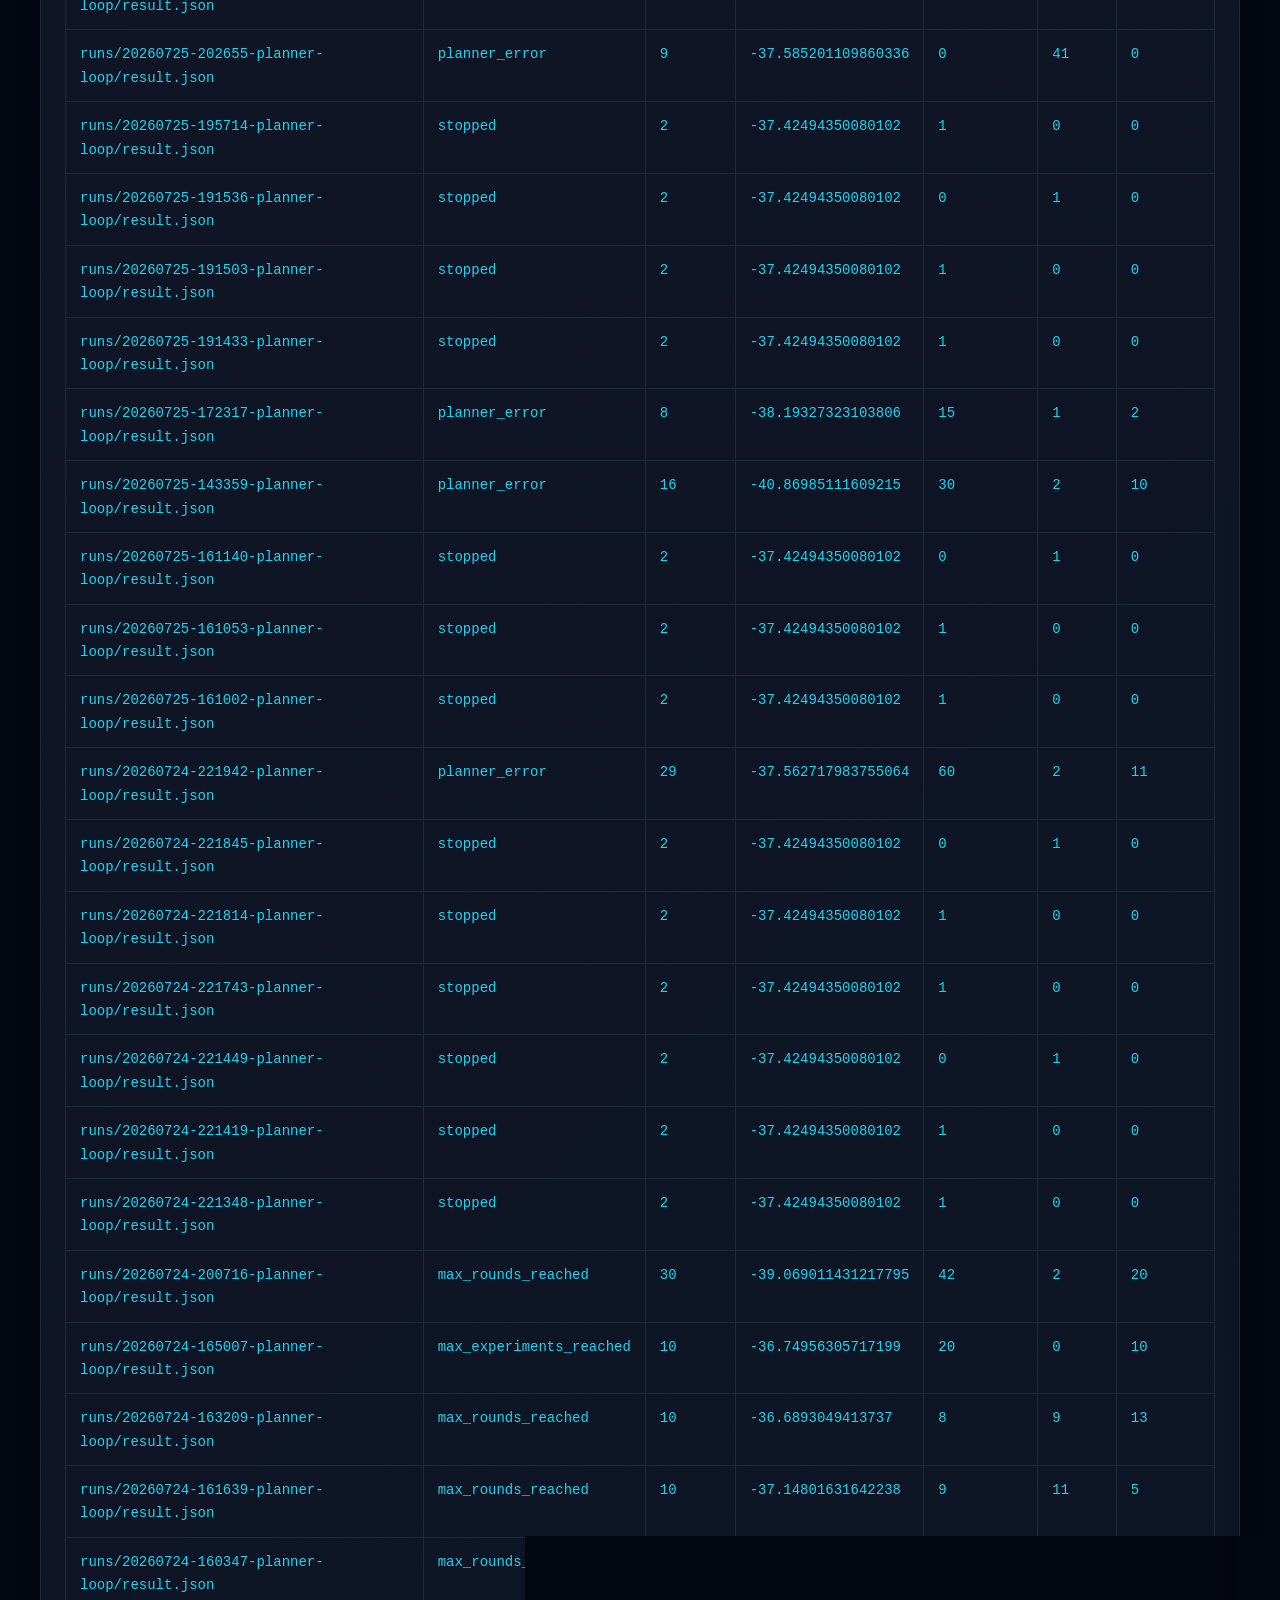
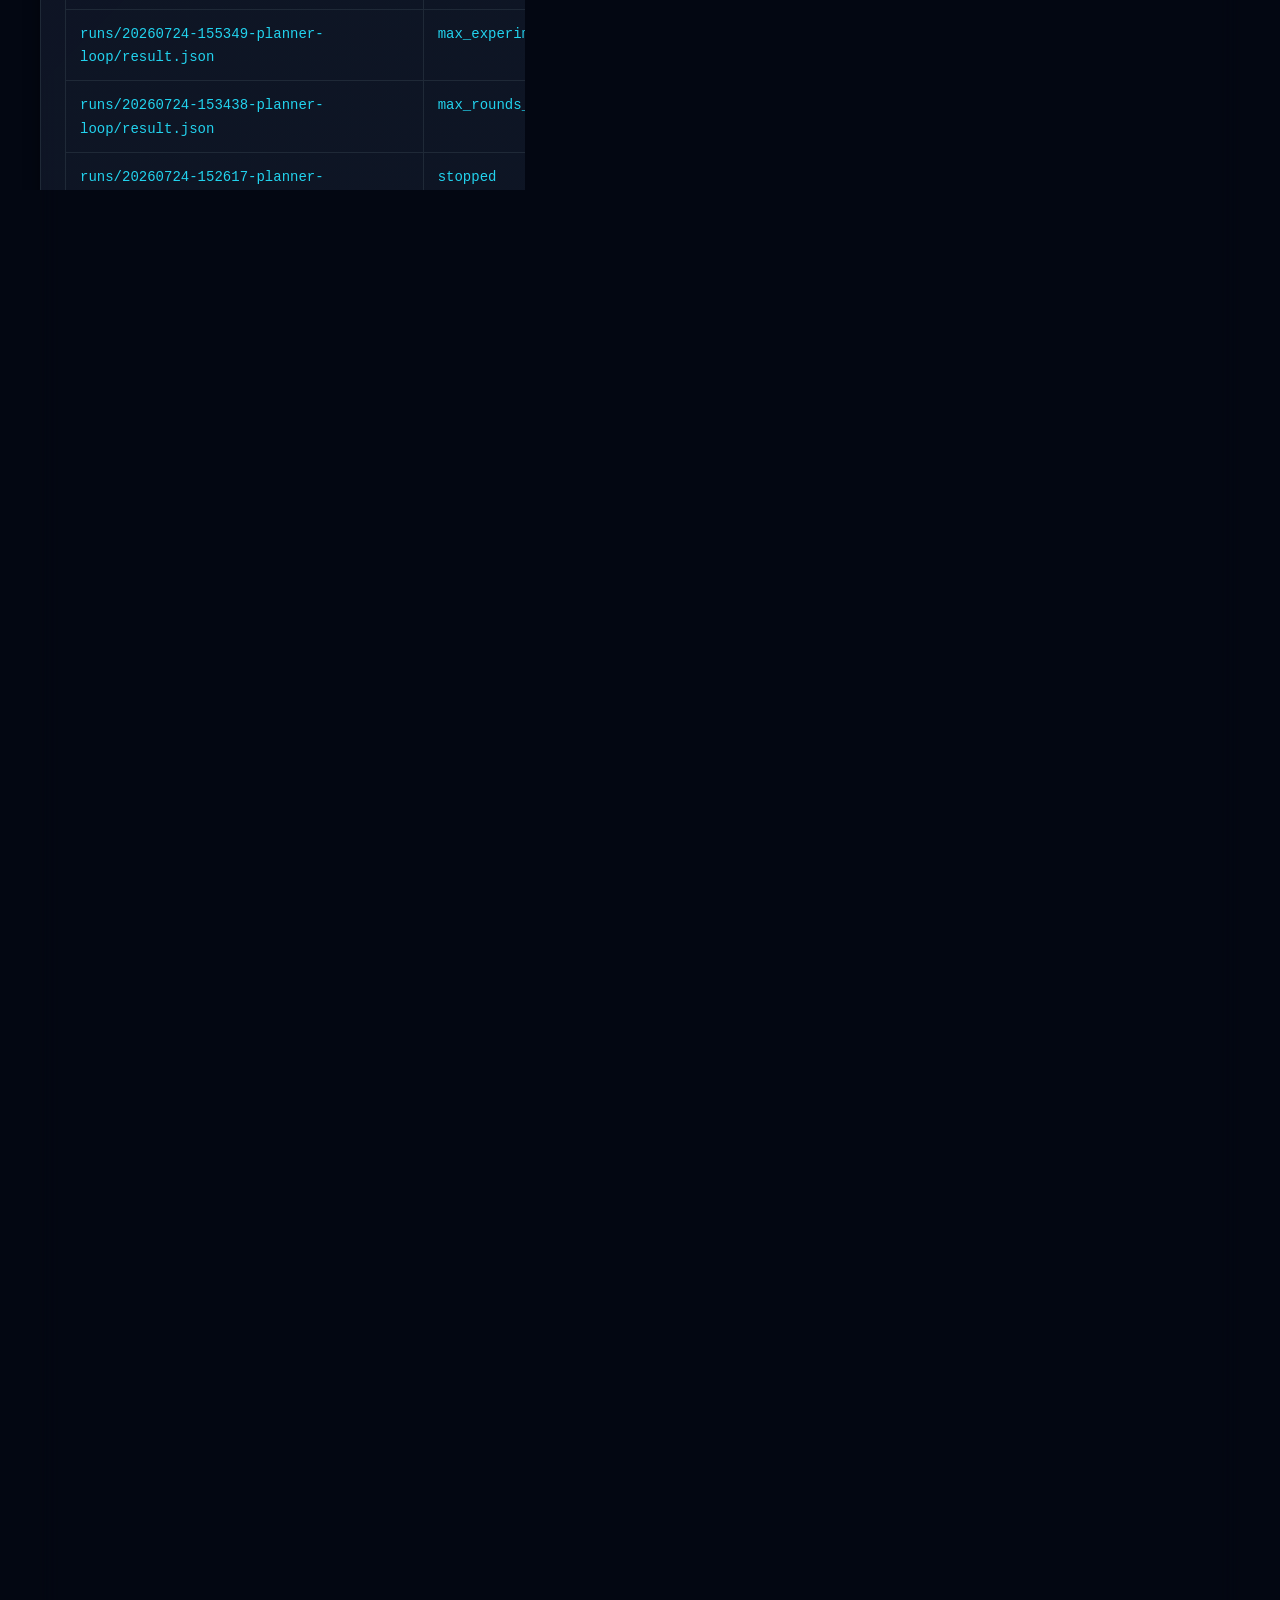
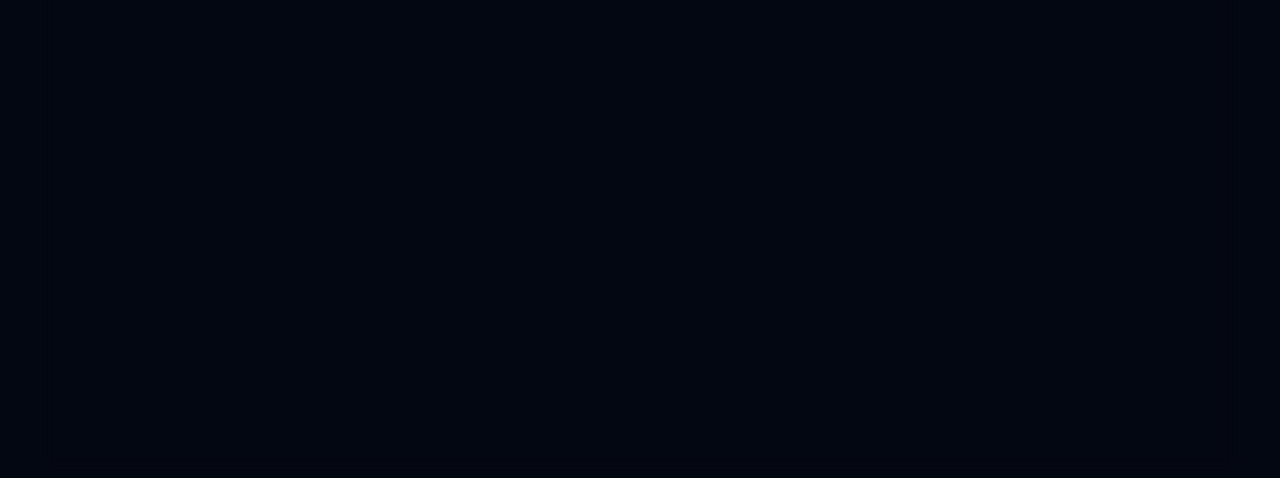
==== commit bc325ac6: "feat: finalize v1.6.2" ====
--- a/docs/diagnostics/agent-runtime-dashboard.html
+++ b/docs/diagnostics/agent-runtime-dashboard.html
@@ -9,18 +9,9 @@
 <title>Agent Runtime Dashboard</title>
 <style>
 :root {
-  --bg: #060b14;
-  --surface: #0c1222;
-  --card: #111827;
-  --border: #1e2d3d;
-  --text: #e8ecf2;
-  --muted: #8896a9;
-  --accent: #38bdf8;
-  --accent2: #818cf8;
-  --green: #34d399;
-  --red: #f87171;
-  --amber: #fbbf24;
-  --radius: 14px;
+  --bg: #030712; --surface: #0a0f1c; --card: #111827; --border: #1f2937;
+  --text: #e5e7eb; --muted: #6b7280; --accent: #22d3ee; --accent2: #6366f1;
+  --green: #10b981; --red: #ef4444; --amber: #f59e0b; --radius: 8px;
 }
 * { box-sizing:border-box; margin:0; padding:0; }
 body {
@@ -29,91 +20,76 @@
   min-height:100vh; line-height:1.6; font-size:16px;
   -webkit-font-smoothing: antialiased;
 }
+body::before {
+  content:""; position:fixed; inset:0; z-index:0; opacity:.025;
+  background-image: radial-gradient(circle at 15% 40%, #22d3ee 1px, transparent 1px),
+                    radial-gradient(circle at 75% 60%, #6366f1 1px, transparent 1px);
+  background-size: 50px 50px, 70px 70px; pointer-events:none;
+}
 header {
-  background: linear-gradient(135deg, #070e1a 0%, #0f172a 60%, #151e33 100%);
-  border-bottom:1px solid var(--border); padding:28px 40px;
-}
-header h1 { font-size:26px; font-weight:700; letter-spacing:-0.5px; margin-bottom:6px; }
-header p  { color: var(--muted); font-size:15px; }
-main { padding:28px 40px 44px; display:grid; gap:24px; }
+  position:relative; z-index:1;
+  background: linear-gradient(135deg, rgba(15,23,42,.95) 0%, rgba(30,41,59,.9) 100%);
+  backdrop-filter:blur(20px); border-bottom:1px solid var(--border); padding:24px 40px;
+}
+header h1 { font-size:24px; font-weight:700; letter-spacing:-0.5px; margin-bottom:6px;
+  background:linear-gradient(135deg,var(--accent),var(--accent2));
+  -webkit-background-clip:text; -webkit-text-fill-color:transparent; }
+header p  { color: var(--muted); font-size:14px; -webkit-text-fill-color:var(--muted); }
+main { position:relative; z-index:1; padding:28px 40px 44px; display:grid; gap:24px; }
 
 section {
-  background:var(--card); border:1px solid var(--border);
-  border-radius:var(--radius); padding:24px;
-  box-shadow:0 2px 8px rgba(0,0,0,.3);
-}
-section h2 { font-size:18px; font-weight:650; margin-bottom:18px; letter-spacing:-0.3px; }
-
-table { width:100%; border-collapse:collapse; font-size:15px; }
-th, td {
-  border:1px solid var(--border); padding:12px 14px;
-  text-align:left; vertical-align:top;
-}
-th {
-  background:#0f1a2a; color:var(--muted); font-weight:650;
-  font-size:13px; text-transform:uppercase; letter-spacing:.5px;
-}
+  background:linear-gradient(135deg, rgba(17,24,39,.9), rgba(15,23,42,.8));
+  border:1px solid var(--border); border-radius:var(--radius); padding:24px;
+  box-shadow:0 4px 16px rgba(0,0,0,.4); backdrop-filter:blur(10px);
+}
+section h2 { font-size:17px; font-weight:650; margin-bottom:16px; letter-spacing:-0.3px; }
+section p.desc { color:var(--muted); font-size:12px; margin-bottom:14px; line-height:1.5; }
+section p.desc code { font-family:"Cascadia Code",Consolas,monospace; font-size:12px; color:var(--accent); }
+.metric-notes { display:grid; gap:8px; margin-top:14px; grid-template-columns:repeat(auto-fit,minmax(280px,1fr)); }
+.metric-note { border:1px solid var(--border); border-radius:8px; padding:10px 12px; background:rgba(15,23,42,.72); color:var(--muted); font-size:12px; }
+.metric-note code { color:var(--accent); font-weight:700; }
+
+table { width:100%; border-collapse:collapse; font-size:14px; }
+th, td { border:1px solid var(--border); padding:12px 14px; text-align:left; vertical-align:top; }
+th { background:rgba(15,23,42,.6); color:var(--muted); font-weight:650; font-size:12px; text-transform:uppercase; letter-spacing:.5px; }
 td { color:var(--text); }
-td .good { color:var(--green); font-weight:700; }
-td .warn { color:var(--amber); }
-td .bad  { color:var(--red); font-weight:700; }
-code {
-  font-family:"Cascadia Code","Fira Code",Consolas,monospace;
-  font-size:14px; color:var(--accent);
-}
-
-.metrics {
-  display:grid;
-  grid-template-columns: repeat(auto-fit, minmax(220px, 1fr));
-  gap:16px;
-}
+td .good { color:var(--green); font-weight:700; } td .warn { color:var(--amber); } td .bad { color:var(--red); font-weight:700; }
+code { font-family:"Cascadia Code","Fira Code",Consolas,monospace; font-size:14px; color:var(--accent); }
+
+.metrics { display:grid; grid-template-columns: repeat(auto-fit, minmax(220px, 1fr)); gap:16px; }
 .metric {
-  background: var(--card); border:1px solid var(--border);
-  border-radius: var(--radius); padding:22px 24px;
-  box-shadow:0 2px 8px rgba(0,0,0,.3);
-}
-.metric .label {
-  color:var(--muted); font-size:13px; font-weight:700;
-  text-transform:uppercase; letter-spacing:.7px; margin-bottom:10px;
-}
-.metric .value {
-  font-size:34px; font-weight:700; overflow-wrap:anywhere; color:var(--accent);
-}
-.metric .value.good { color: var(--green); }
-.metric .value.warn { color: var(--amber); }
-.metric .value.bad  { color: var(--red); }
-
-.grid {
-  display:grid;
-  grid-template-columns: repeat(auto-fit, minmax(340px, 1fr));
-  gap:24px;
-}
+  background:linear-gradient(135deg, rgba(17,24,39,.9), rgba(15,23,42,.8));
+  border:1px solid var(--border); border-radius:var(--radius); padding:22px 24px;
+  box-shadow:0 4px 16px rgba(0,0,0,.4); backdrop-filter:blur(10px);
+  transition:border-color .2s;
+}
+.metric:hover { border-color:var(--accent); }
+.metric .label { color:var(--muted); font-size:12px; font-weight:700; text-transform:uppercase; letter-spacing:.7px; margin-bottom:10px; }
+.metric .value { font-size:32px; font-weight:700; overflow-wrap:anywhere; color:var(--accent); }
+.metric .value.good { color: var(--green); } .metric .value.warn { color: var(--amber); } .metric .value.bad { color: var(--red); }
+
+.grid { display:grid; grid-template-columns: repeat(auto-fit, minmax(340px, 1fr)); gap:24px; }
 
 .run-card {
-  background:var(--surface); border:1px solid var(--border);
-  border-radius:var(--radius); padding:16px 20px; margin-bottom:12px;
+  background:linear-gradient(135deg, rgba(10,15,28,.8), rgba(17,24,39,.6));
+  border:1px solid var(--border); border-radius:var(--radius);
+  padding:16px 20px; margin-bottom:12px;
   display:flex; flex-wrap:wrap; gap:14px 28px; align-items:center;
-}
+  transition:border-color .2s;
+}
+.run-card:hover { border-color:var(--accent); }
 .run-card .dir { font-size:13px; color:var(--muted); min-width:180px; font-family:"Cascadia Code",Consolas,monospace; }
 .run-card .stat { font-size:15px; font-weight:650; }
-.run-card .stat.good { color:var(--green); }
-.run-card .stat.bad  { color:var(--red); }
-.run-card .stat.warn { color:var(--amber); }
-.run-card .tag {
-  display:inline-block; padding:3px 10px; border-radius:12px;
-  font-size:12px; font-weight:700;
-}
-.tag-ok  { background:rgba(52,211,153,.15); color:var(--green); }
-.tag-err { background:rgba(248,113,113,.15); color:var(--red); }
-.tag-run { background:rgba(56,189,248,.15); color:var(--accent); }
-
-::-webkit-scrollbar { width:8px; height:8px; }
-::-webkit-scrollbar-track { background:transparent; }
-::-webkit-scrollbar-thumb { background:#2d3b52; border-radius:4px; }
-
-footer {
-  padding:0 40px 32px; font-size:14px; color:var(--muted);
-}
+.run-card .stat.good { color:var(--green); } .run-card .stat.bad { color:var(--red); } .run-card .stat.warn { color:var(--amber); }
+.run-card .tag { display:inline-block; padding:3px 10px; border-radius:12px; font-size:12px; font-weight:700; }
+.tag-ok { background:rgba(16,185,129,.12); color:var(--green); }
+.tag-err { background:rgba(239,68,68,.12); color:var(--red); }
+.tag-run { background:rgba(34,211,238,.12); color:var(--accent); }
+
+::-webkit-scrollbar { width:7px; height:7px; } ::-webkit-scrollbar-track { background:transparent; }
+::-webkit-scrollbar-thumb { background:#1e293b; border-radius:4px; } ::-webkit-scrollbar-thumb:hover { background:#334155; }
+
+footer { position:relative; z-index:1; padding:0 40px 32px; font-size:13px; color:var(--muted); }
 footer strong { color:var(--accent); }
 </style>
 </head>
@@ -121,40 +97,67 @@
 
 <header>
   <h1>Agent Runtime Diagnostics</h1>
-  <p>51 planner runs, 4 benchmark runs &mdash; <strong>Last updated:</strong> 2026-07-25 09:42:55 UTC</p>
+  <p>59 planner runs, 7 benchmark runs &mdash; <strong>Last updated:</strong> 2026-07-26 05:24:04 UTC</p>
 </header>
 
 <main>
 
   <section>
     <h2>Recent Runs (newest first)</h2>
-    <div class="run-card"><div class="dir">runs/20260725-172317-planner-loop/result.json</div><div class="stat bad">NMSE -38.19 dB</div><div>Round 8</div><div><span class="tag tag-ok">15 OK</span> <span class="tag tag-err">1 Fail</span> <span class="tag tag-run">2 Rej</span></div><span class="tag tag-err">planner_error</span></div>
-<div class="run-card"><div class="dir">runs/20260725-143359-planner-loop/result.json</div><div class="stat bad">NMSE -40.87 dB</div><div>Round 16</div><div><span class="tag tag-ok">30 OK</span> <span class="tag tag-err">2 Fail</span> <span class="tag tag-run">10 Rej</span></div><span class="tag tag-err">planner_error</span></div>
-<div class="run-card"><div class="dir">runs/20260725-161140-planner-loop/result.json</div><div class="stat good">NMSE -37.42 dB</div><div>Round 2</div><div><span class="tag tag-ok">0 OK</span> <span class="tag tag-err">1 Fail</span> <span class="tag tag-run">0 Rej</span></div><span class="tag tag-ok">stopped</span></div>
-<div class="run-card"><div class="dir">runs/20260725-161053-planner-loop/result.json</div><div class="stat good">NMSE -37.42 dB</div><div>Round 2</div><div><span class="tag tag-ok">1 OK</span> <span class="tag tag-err">0 Fail</span> <span class="tag tag-run">0 Rej</span></div><span class="tag tag-ok">stopped</span></div>
-<div class="run-card"><div class="dir">runs/20260725-161002-planner-loop/result.json</div><div class="stat good">NMSE -37.42 dB</div><div>Round 2</div><div><span class="tag tag-ok">1 OK</span> <span class="tag tag-err">0 Fail</span> <span class="tag tag-run">0 Rej</span></div><span class="tag tag-ok">stopped</span></div>
-<div class="run-card"><div class="dir">runs/20260724-221942-planner-loop/result.json</div><div class="stat bad">NMSE -37.56 dB</div><div>Round 29</div><div><span class="tag tag-ok">60 OK</span> <span class="tag tag-err">2 Fail</span> <span class="tag tag-run">11 Rej</span></div><span class="tag tag-err">planner_error</span></div>
-<div class="run-card"><div class="dir">runs/20260724-221845-planner-loop/result.json</div><div class="stat good">NMSE -37.42 dB</div><div>Round 2</div><div><span class="tag tag-ok">0 OK</span> <span class="tag tag-err">1 Fail</span> <span class="tag tag-run">0 Rej</span></div><span class="tag tag-ok">stopped</span></div>
-<div class="run-card"><div class="dir">runs/20260724-221814-planner-loop/result.json</div><div class="stat good">NMSE -37.42 dB</div><div>Round 2</div><div><span class="tag tag-ok">1 OK</span> <span class="tag tag-err">0 Fail</span> <span class="tag tag-run">0 Rej</span></div><span class="tag tag-ok">stopped</span></div>
-<div class="run-card"><div class="dir">runs/20260724-221743-planner-loop/result.json</div><div class="stat good">NMSE -37.42 dB</div><div>Round 2</div><div><span class="tag tag-ok">1 OK</span> <span class="tag tag-err">0 Fail</span> <span class="tag tag-run">0 Rej</span></div><span class="tag tag-ok">stopped</span></div>
-<div class="run-card"><div class="dir">runs/20260724-221449-planner-loop/result.json</div><div class="stat good">NMSE -37.42 dB</div><div>Round 2</div><div><span class="tag tag-ok">0 OK</span> <span class="tag tag-err">1 Fail</span> <span class="tag tag-run">0 Rej</span></div><span class="tag tag-ok">stopped</span></div>
-    <p style="color:var(--muted);margin-top:12px;font-size:14px;">Showing 10 of 51 total runs. Scroll down for full history.</p>
-  </section>
-
-  <section>
-    <h2>Aggregate Metrics</h2>
+    <div class="run-card"><div class="dir">runs/benchmark-budget-stop/result.json</div><div class="stat bad">NMSE -35.50 dB</div><div>Round 1</div><div><span class="tag tag-ok">1 OK</span> <span class="tag tag-err">0 Fail</span> <span class="tag tag-run">0 Rej</span></div><span class="tag tag-err">max_experiments_reached</span></div>
+<div class="run-card"><div class="dir">runs/benchmark-reflection-recovery/result.json</div><div class="stat warn">NMSE -36.50 dB</div><div>Round 2</div><div><span class="tag tag-ok">1 OK</span> <span class="tag tag-err">0 Fail</span> <span class="tag tag-run">1 Rej</span></div><span class="tag tag-run">max_rounds_reached</span></div>
+<div class="run-card"><div class="dir">runs/benchmark-runtime-failure/result.json</div><div class="stat warn">NMSE -20.00 dB</div><div>Round 1</div><div><span class="tag tag-ok">0 OK</span> <span class="tag tag-err">1 Fail</span> <span class="tag tag-run">0 Rej</span></div><span class="tag tag-run">max_rounds_reached</span></div>
+<div class="run-card"><div class="dir">runs/benchmark-invalid-plan/result.json</div><div class="stat warn">NMSE N/A</div><div>Round 1</div><div><span class="tag tag-ok">0 OK</span> <span class="tag tag-err">0 Fail</span> <span class="tag tag-run">1 Rej</span></div><span class="tag tag-run">max_rounds_reached</span></div>
+<div class="run-card"><div class="dir">runs/benchmark-target-hit/result.json</div><div class="stat good">NMSE -36.00 dB</div><div>Round 2</div><div><span class="tag tag-ok">1 OK</span> <span class="tag tag-err">0 Fail</span> <span class="tag tag-run">0 Rej</span></div><span class="tag tag-ok">stopped</span></div>
+<div class="run-card"><div class="dir">runs/20260725-212356-planner-loop/result.json</div><div class="stat bad">NMSE -37.59 dB</div><div>Round 9</div><div><span class="tag tag-ok">29 OK</span> <span class="tag tag-err">2 Fail</span> <span class="tag tag-run">3 Rej</span></div><span class="tag tag-err">planner_error</span></div>
+<div class="run-card"><div class="dir">runs/20260725-202655-planner-loop/result.json</div><div class="stat bad">NMSE -37.59 dB</div><div>Round 9</div><div><span class="tag tag-ok">0 OK</span> <span class="tag tag-err">41 Fail</span> <span class="tag tag-run">0 Rej</span></div><span class="tag tag-err">planner_error</span></div>
+<div class="run-card"><div class="dir">runs/20260725-195714-planner-loop/result.json</div><div class="stat good">NMSE -37.42 dB</div><div>Round 2</div><div><span class="tag tag-ok">1 OK</span> <span class="tag tag-err">0 Fail</span> <span class="tag tag-run">0 Rej</span></div><span class="tag tag-ok">stopped</span></div>
+<div class="run-card"><div class="dir">runs/20260725-191536-planner-loop/result.json</div><div class="stat good">NMSE -37.42 dB</div><div>Round 2</div><div><span class="tag tag-ok">0 OK</span> <span class="tag tag-err">1 Fail</span> <span class="tag tag-run">0 Rej</span></div><span class="tag tag-ok">stopped</span></div>
+<div class="run-card"><div class="dir">runs/20260725-191503-planner-loop/result.json</div><div class="stat good">NMSE -37.42 dB</div><div>Round 2</div><div><span class="tag tag-ok">1 OK</span> <span class="tag tag-err">0 Fail</span> <span class="tag tag-run">0 Rej</span></div><span class="tag tag-ok">stopped</span></div>
+    <p style="color:var(--muted);margin-top:12px;font-size:14px;">Showing 10 of 59 total runs. Scroll down for full history.</p>
+  </section>
+
+  <section>
+    <h2>Agent Loop Metrics (59 runs)</h2>
+    <p class="desc">
+      数据来自 <code>runs/*/result.json</code>（目前 59 个文件）。每次 Agent Loop 结束时自动写入。
+      计算方法：扫描全部 runs 目录 → 解析每条实验记录的 run_status 和 nmse_db → 汇总统计。
+    </p>
     <div class="metrics">
-      <div class="metric"><div class="label">Total Runs</div><div class="value ">51</div></div>
-<div class="metric"><div class="label">Total Experiments</div><div class="value ">412</div></div>
-<div class="metric"><div class="label">Target Hit Rate</div><div class="value ">50.2%</div></div>
-<div class="metric"><div class="label">Rejected Rate</div><div class="value bad">26.5%</div></div>
-<div class="metric"><div class="label">Runtime Failures</div><div class="value bad">23.3%</div></div>
+      <div class="metric"><div class="label">Total Runs</div><div class="value ">59</div></div>
+<div class="metric"><div class="label">Total Experiments</div><div class="value ">494</div></div>
+<div class="metric"><div class="label">Target Hit Rate</div><div class="value ">48.8%</div></div>
+<div class="metric"><div class="label">Rejected Rate</div><div class="value bad">22.9%</div></div>
+<div class="metric"><div class="label">Runtime Failures</div><div class="value bad">28.3%</div></div>
 <div class="metric"><div class="label">Best NMSE (dB)</div><div class="value good">-40.87 dB</div></div>
     </div>
   </section>
 
   <section>
+    <h2>Benchmark Metrics (7 runs)</h2>
+    <p class="desc">
+      数据来自 <code>benchmarks/*/results.json</code>（目前 7 个文件）。
+      Benchmark 用 FakeLLM（固定 plan）+ 真 Runtime 执行，评估系统应对非法计划、失败处理等场景的能力。
+    </p>
+    <div class="metrics">
+      <div class="metric"><div class="label">Benchmark Cases</div><div class="value ">25</div></div>
+<div class="metric"><div class="label">Target Hit Rate</div><div class="value ">60.0%</div></div>
+<div class="metric"><div class="label">Rejected Rate</div><div class="value bad">17.3%</div></div>
+<div class="metric"><div class="label">Runtime Failures</div><div class="value bad">26.7%</div></div>
+<div class="metric"><div class="label">Best NMSE (dB)</div><div class="value good">-37.42 dB</div></div>
+    </div>
+    <div class="metric-notes">
+      <div class="metric-note">target_hit_rate = hit cases / total cases.</div>
+      <div class="metric-note">rejected_rate = rejected records / all experiment records.</div>
+      <div class="metric-note">runtime_failure_rate = failed records / all experiment records.</div>
+      <div class="metric-note">average_experiments_used = experiments used / case count.</div>
+      <div class="metric-note">best_nmse_db = best NMSE across all benchmark cases; lower is better.</div>
+    </div>
+  </section>
+
+  <section>
     <h2>Best Candidate</h2>
+    <p class="desc">来源：遍历全部 runs + benchmarks 中所有实验记录，选 NMSE 最低的一条。</p>
     <table><tr><th>id</th><td><code>exp-029</code></td></tr>
 <tr><th>nmse_db</th><td><code>-40.87 dB</code></td></tr>
 <tr><th>parameter_count</th><td><code>21122</code></td></tr>
@@ -164,20 +167,35 @@
   <div class="grid">
     <section>
       <h2>Status Distribution</h2>
-      <table><tr><th>status</th><th>count</th></tr><tr><td>failed</td><td>96</td></tr>
-<tr><td>rejected</td><td>109</td></tr>
-<tr><td>succeeded</td><td>207</td></tr></table>
+      <p class="desc">来源：全部 runs 中每条实验记录的 run_status 字段计数。</p>
+      <table><tr><th>status</th><th>count</th></tr><tr><td>failed</td><td>140</td></tr>
+<tr><td>reflection</td><td>5</td></tr>
+<tr><td>rejected</td><td>113</td></tr>
+<tr><td>succeeded</td><td>241</td></tr></table>
     </section>
     <section>
       <h2>Error Types</h2>
-      <table><tr><th>error_type</th><th>count</th></tr><tr><td>metric_threshold_error</td><td>75</td></tr>
-<tr><td>tool_error</td><td>19</td></tr></table>
+      <p class="desc">来源：全部 runs 中每条实验记录的 error_type 字段 + reflection 中的 error_type_counts 汇总。</p>
+      <table><tr><th>error_type</th><th>count</th></tr><tr><td>metric_threshold_error</td><td>104</td></tr>
+<tr><td>tool_error</td><td>34</td></tr></table>
     </section>
   </div>
 
   <section>
     <h2>Full Run History</h2>
-    <table><tr><th>source</th><th>status</th><th>rounds</th><th>best_nmse_db</th><th>succeeded</th><th>failed</th><th>rejected</th></tr><tr><td><code>runs/20260725-172317-planner-loop/result.json</code></td><td><code>planner_error</code></td><td><code>8</code></td><td><code>-38.19327323103806</code></td><td><code>15</code></td><td><code>1</code></td><td><code>2</code></td></tr>
+    <p class="desc">来源：遍历 <code>runs/*/result.json</code>，按文件修改时间倒序排列（最新的在最上面）。</p>
+    <table><tr><th>source</th><th>status</th><th>rounds</th><th>best_nmse_db</th><th>succeeded</th><th>failed</th><th>rejected</th></tr><tr><td><code>runs/benchmark-budget-stop/result.json</code></td><td><code>max_experiments_reached</code></td><td><code>1</code></td><td><code>-35.5</code></td><td><code>1</code></td><td><code>0</code></td><td><code>0</code></td></tr>
+<tr><td><code>runs/benchmark-reflection-recovery/result.json</code></td><td><code>max_rounds_reached</code></td><td><code>2</code></td><td><code>-36.5</code></td><td><code>1</code></td><td><code>0</code></td><td><code>1</code></td></tr>
+<tr><td><code>runs/benchmark-runtime-failure/result.json</code></td><td><code>max_rounds_reached</code></td><td><code>1</code></td><td><code>-20.0</code></td><td><code>0</code></td><td><code>1</code></td><td><code>0</code></td></tr>
+<tr><td><code>runs/benchmark-invalid-plan/result.json</code></td><td><code>max_rounds_reached</code></td><td><code>1</code></td><td><code>None</code></td><td><code>0</code></td><td><code>0</code></td><td><code>1</code></td></tr>
+<tr><td><code>runs/benchmark-target-hit/result.json</code></td><td><code>stopped</code></td><td><code>2</code></td><td><code>-36.0</code></td><td><code>1</code></td><td><code>0</code></td><td><code>0</code></td></tr>
+<tr><td><code>runs/20260725-212356-planner-loop/result.json</code></td><td><code>planner_error</code></td><td><code>9</code></td><td><code>-37.585201109860336</code></td><td><code>29</code></td><td><code>2</code></td><td><code>3</code></td></tr>
+<tr><td><code>runs/20260725-202655-planner-loop/result.json</code></td><td><code>planner_error</code></td><td><code>9</code></td><td><code>-37.585201109860336</code></td><td><code>0</code></td><td><code>41</code></td><td><code>0</code></td></tr>
+<tr><td><code>runs/20260725-195714-planner-loop/result.json</code></td><td><code>stopped</code></td><td><code>2</code></td><td><code>-37.42494350080102</code></td><td><code>1</code></td><td><code>0</code></td><td><code>0</code></td></tr>
+<tr><td><code>runs/20260725-191536-planner-loop/result.json</code></td><td><code>stopped</code></td><td><code>2</code></td><td><code>-37.42494350080102</code></td><td><code>0</code></td><td><code>1</code></td><td><code>0</code></td></tr>
+<tr><td><code>runs/20260725-191503-planner-loop/result.json</code></td><td><code>stopped</code></td><td><code>2</code></td><td><code>-37.42494350080102</code></td><td><code>1</code></td><td><code>0</code></td><td><code>0</code></td></tr>
+<tr><td><code>runs/20260725-191433-planner-loop/result.json</code></td><td><code>stopped</code></td><td><code>2</code></td><td><code>-37.42494350080102</code></td><td><code>1</code></td><td><code>0</code></td><td><code>0</code></td></tr>
+<tr><td><code>runs/20260725-172317-planner-loop/result.json</code></td><td><code>planner_error</code></td><td><code>8</code></td><td><code>-38.19327323103806</code></td><td><code>15</code></td><td><code>1</code></td><td><code>2</code></td></tr>
 <tr><td><code>runs/20260725-143359-planner-loop/result.json</code></td><td><code>planner_error</code></td><td><code>16</code></td><td><code>-40.86985111609215</code></td><td><code>30</code></td><td><code>2</code></td><td><code>10</code></td></tr>
 <tr><td><code>runs/20260725-161140-planner-loop/result.json</code></td><td><code>stopped</code></td><td><code>2</code></td><td><code>-37.42494350080102</code></td><td><code>0</code></td><td><code>1</code></td><td><code>0</code></td></tr>
 <tr><td><code>runs/20260725-161053-planner-loop/result.json</code></td><td><code>stopped</code></td><td><code>2</code></td><td><code>-37.42494350080102</code></td><td><code>1</code></td><td><code>0</code></td><td><code>0</code></td></tr>
@@ -223,9 +241,6 @@
 <tr><td><code>runs/fake-v13-check/result.json</code></td><td><code>stopped</code></td><td><code>2</code></td><td><code>None</code></td><td><code>0</code></td><td><code>1</code></td><td><code>0</code></td></tr>
 <tr><td><code>runs/fake-v11-check/result.json</code></td><td><code>stopped</code></td><td><code>2</code></td><td><code>-37.42494350080102</code></td><td><code>1</code></td><td><code>0</code></td><td><code>0</code></td></tr>
 <tr><td><code>runs/fake-v09-check/result.json</code></td><td><code>stopped</code></td><td><code>2</code></td><td><code>-37.42494350080102</code></td><td><code>1</code></td><td><code>0</code></td><td><code>0</code></td></tr>
-<tr><td><code>runs/benchmark-runtime-failure/result.json</code></td><td><code>max_rounds_reached</code></td><td><code>1</code></td><td><code>-20.0</code></td><td><code>0</code></td><td><code>1</code></td><td><code>0</code></td></tr>
-<tr><td><code>runs/benchmark-invalid-plan/result.json</code></td><td><code>max_rounds_reached</code></td><td><code>1</code></td><td><code>None</code></td><td><code>0</code></td><td><code>0</code></td><td><code>1</code></td></tr>
-<tr><td><code>runs/benchmark-target-hit/result.json</code></td><td><code>stopped</code></td><td><code>2</code></td><td><code>-36.0</code></td><td><code>1</code></td><td><code>0</code></td><td><code>0</code></td></tr>
 <tr><td><code>runs/fake-v07-check/result.json</code></td><td><code>stopped</code></td><td><code>2</code></td><td><code>-37.42494350080102</code></td><td><code>1</code></td><td><code>0</code></td><td><code>0</code></td></tr>
 <tr><td><code>runs/fake-v06-check/result.json</code></td><td><code>stopped</code></td><td><code>2</code></td><td><code>-37.42494350080102</code></td><td><code>1</code></td><td><code>0</code></td><td><code>0</code></td></tr></table>
   </section>
@@ -233,7 +248,7 @@
 </main>
 
 <footer>
-  <strong>Last updated:</strong> 2026-07-25 09:42:55 UTC &mdash; Dashboard auto-refreshes after each Agent Loop. Ctrl+Shift+R if stale.
+  <strong>Last updated:</strong> 2026-07-26 05:24:04 UTC &mdash; Dashboard auto-refreshes after each Agent Loop. Ctrl+Shift+R if stale.
 </footer>
 </body>
 </html>
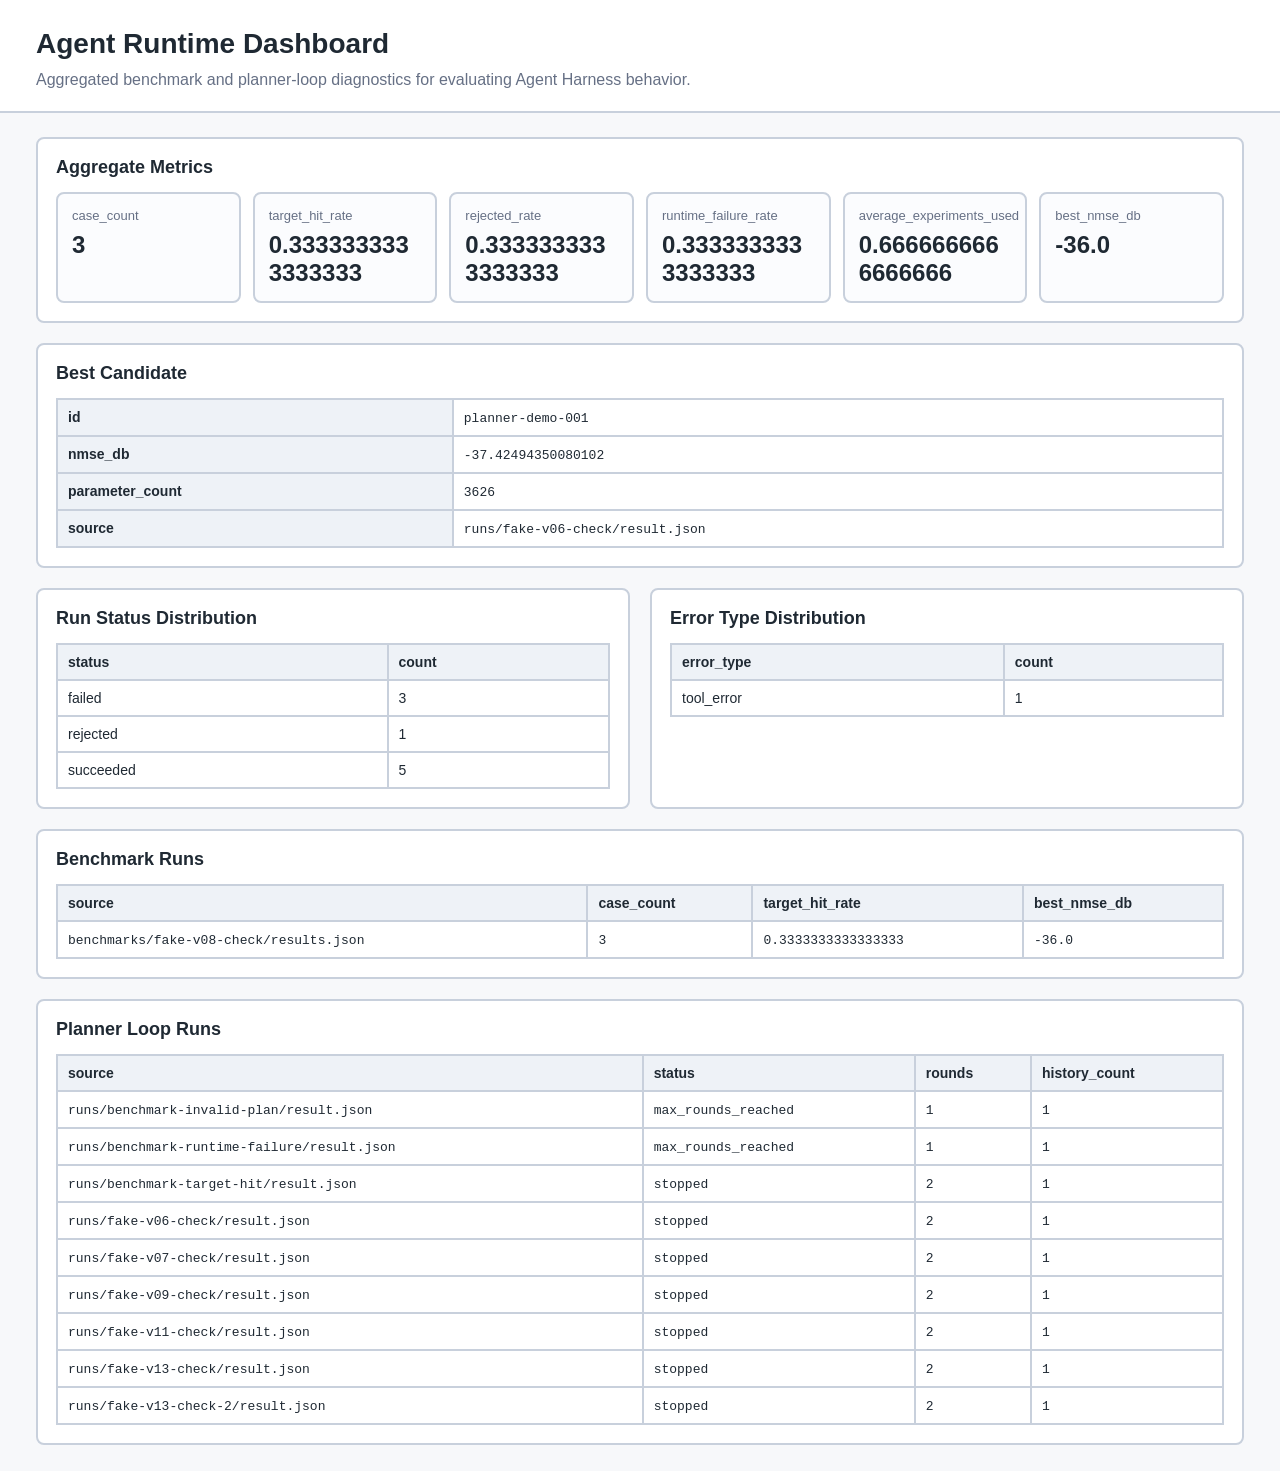
==== commit 3c2efabd: "feat: add unified cli dashboard" ====
--- a/docs/diagnostics/agent-runtime-dashboard.html
+++ b/docs/diagnostics/agent-runtime-dashboard.html
@@ -1,254 +1,115 @@
 <!doctype html>
 <html lang="en">
 <head>
-<meta charset="utf-8">
-<meta name="viewport" content="width=device-width, initial-scale=1">
-<meta http-equiv="Cache-Control" content="no-cache, no-store, must-revalidate">
-<meta http-equiv="Pragma" content="no-cache">
-<meta http-equiv="Expires" content="0">
-<title>Agent Runtime Dashboard</title>
-<style>
-:root {
-  --bg: #030712; --surface: #0a0f1c; --card: #111827; --border: #1f2937;
-  --text: #e5e7eb; --muted: #6b7280; --accent: #22d3ee; --accent2: #6366f1;
-  --green: #10b981; --red: #ef4444; --amber: #f59e0b; --radius: 8px;
-}
-* { box-sizing:border-box; margin:0; padding:0; }
-body {
-  font-family: "Segoe UI", system-ui, -apple-system, sans-serif;
-  background: var(--bg); color: var(--text);
-  min-height:100vh; line-height:1.6; font-size:16px;
-  -webkit-font-smoothing: antialiased;
-}
-body::before {
-  content:""; position:fixed; inset:0; z-index:0; opacity:.025;
-  background-image: radial-gradient(circle at 15% 40%, #22d3ee 1px, transparent 1px),
-                    radial-gradient(circle at 75% 60%, #6366f1 1px, transparent 1px);
-  background-size: 50px 50px, 70px 70px; pointer-events:none;
-}
-header {
-  position:relative; z-index:1;
-  background: linear-gradient(135deg, rgba(15,23,42,.95) 0%, rgba(30,41,59,.9) 100%);
-  backdrop-filter:blur(20px); border-bottom:1px solid var(--border); padding:24px 40px;
-}
-header h1 { font-size:24px; font-weight:700; letter-spacing:-0.5px; margin-bottom:6px;
-  background:linear-gradient(135deg,var(--accent),var(--accent2));
-  -webkit-background-clip:text; -webkit-text-fill-color:transparent; }
-header p  { color: var(--muted); font-size:14px; -webkit-text-fill-color:var(--muted); }
-main { position:relative; z-index:1; padding:28px 40px 44px; display:grid; gap:24px; }
-
-section {
-  background:linear-gradient(135deg, rgba(17,24,39,.9), rgba(15,23,42,.8));
-  border:1px solid var(--border); border-radius:var(--radius); padding:24px;
-  box-shadow:0 4px 16px rgba(0,0,0,.4); backdrop-filter:blur(10px);
-}
-section h2 { font-size:17px; font-weight:650; margin-bottom:16px; letter-spacing:-0.3px; }
-section p.desc { color:var(--muted); font-size:12px; margin-bottom:14px; line-height:1.5; }
-section p.desc code { font-family:"Cascadia Code",Consolas,monospace; font-size:12px; color:var(--accent); }
-.metric-notes { display:grid; gap:8px; margin-top:14px; grid-template-columns:repeat(auto-fit,minmax(280px,1fr)); }
-.metric-note { border:1px solid var(--border); border-radius:8px; padding:10px 12px; background:rgba(15,23,42,.72); color:var(--muted); font-size:12px; }
-.metric-note code { color:var(--accent); font-weight:700; }
-
-table { width:100%; border-collapse:collapse; font-size:14px; }
-th, td { border:1px solid var(--border); padding:12px 14px; text-align:left; vertical-align:top; }
-th { background:rgba(15,23,42,.6); color:var(--muted); font-weight:650; font-size:12px; text-transform:uppercase; letter-spacing:.5px; }
-td { color:var(--text); }
-td .good { color:var(--green); font-weight:700; } td .warn { color:var(--amber); } td .bad { color:var(--red); font-weight:700; }
-code { font-family:"Cascadia Code","Fira Code",Consolas,monospace; font-size:14px; color:var(--accent); }
-
-.metrics { display:grid; grid-template-columns: repeat(auto-fit, minmax(220px, 1fr)); gap:16px; }
-.metric {
-  background:linear-gradient(135deg, rgba(17,24,39,.9), rgba(15,23,42,.8));
-  border:1px solid var(--border); border-radius:var(--radius); padding:22px 24px;
-  box-shadow:0 4px 16px rgba(0,0,0,.4); backdrop-filter:blur(10px);
-  transition:border-color .2s;
-}
-.metric:hover { border-color:var(--accent); }
-.metric .label { color:var(--muted); font-size:12px; font-weight:700; text-transform:uppercase; letter-spacing:.7px; margin-bottom:10px; }
-.metric .value { font-size:32px; font-weight:700; overflow-wrap:anywhere; color:var(--accent); }
-.metric .value.good { color: var(--green); } .metric .value.warn { color: var(--amber); } .metric .value.bad { color: var(--red); }
-
-.grid { display:grid; grid-template-columns: repeat(auto-fit, minmax(340px, 1fr)); gap:24px; }
-
-.run-card {
-  background:linear-gradient(135deg, rgba(10,15,28,.8), rgba(17,24,39,.6));
-  border:1px solid var(--border); border-radius:var(--radius);
-  padding:16px 20px; margin-bottom:12px;
-  display:flex; flex-wrap:wrap; gap:14px 28px; align-items:center;
-  transition:border-color .2s;
-}
-.run-card:hover { border-color:var(--accent); }
-.run-card .dir { font-size:13px; color:var(--muted); min-width:180px; font-family:"Cascadia Code",Consolas,monospace; }
-.run-card .stat { font-size:15px; font-weight:650; }
-.run-card .stat.good { color:var(--green); } .run-card .stat.bad { color:var(--red); } .run-card .stat.warn { color:var(--amber); }
-.run-card .tag { display:inline-block; padding:3px 10px; border-radius:12px; font-size:12px; font-weight:700; }
-.tag-ok { background:rgba(16,185,129,.12); color:var(--green); }
-.tag-err { background:rgba(239,68,68,.12); color:var(--red); }
-.tag-run { background:rgba(34,211,238,.12); color:var(--accent); }
-
-::-webkit-scrollbar { width:7px; height:7px; } ::-webkit-scrollbar-track { background:transparent; }
-::-webkit-scrollbar-thumb { background:#1e293b; border-radius:4px; } ::-webkit-scrollbar-thumb:hover { background:#334155; }
-
-footer { position:relative; z-index:1; padding:0 40px 32px; font-size:13px; color:var(--muted); }
-footer strong { color:var(--accent); }
-</style>
+  <meta charset="utf-8">
+  <meta name="viewport" content="width=device-width, initial-scale=1">
+  <title>Agent Runtime Dashboard</title>
+  <style>
+    :root {
+      color-scheme: light;
+      --bg: #f7f8fa;
+      --panel: #ffffff;
+      --text: #1f2933;
+      --muted: #667085;
+      --line: #c8d0dc;
+      --accent: #0f766e;
+      --accent-2: #7c3aed;
+    }
+    * { box-sizing: border-box; }
+    body {
+      margin: 0;
+      font-family: Inter, "Segoe UI", Arial, sans-serif;
+      background: var(--bg);
+      color: var(--text);
+    }
+    header {
+      padding: 28px 36px 18px;
+      border-bottom: 2px solid var(--line);
+      background: var(--panel);
+    }
+    h1 { margin: 0 0 8px; font-size: 28px; letter-spacing: 0; }
+    h2 { margin: 0 0 14px; font-size: 18px; letter-spacing: 0; }
+    p { margin: 0; color: var(--muted); line-height: 1.55; }
+    main { padding: 24px 36px 40px; display: grid; gap: 20px; }
+    section {
+      background: var(--panel);
+      border: 2px solid var(--line);
+      border-radius: 8px;
+      padding: 18px;
+    }
+    .metrics {
+      display: grid;
+      grid-template-columns: repeat(auto-fit, minmax(180px, 1fr));
+      gap: 12px;
+    }
+    .metric {
+      border: 2px solid var(--line);
+      border-radius: 8px;
+      padding: 14px;
+      min-height: 86px;
+      background: #fbfcfe;
+    }
+    .metric .label { color: var(--muted); font-size: 13px; }
+    .metric .value { margin-top: 8px; font-size: 24px; font-weight: 700; overflow-wrap: anywhere; }
+    table { width: 100%; border-collapse: collapse; font-size: 14px; }
+    th, td { border: 2px solid var(--line); padding: 9px 10px; text-align: left; vertical-align: top; }
+    th { background: #eef2f7; }
+    code { font-family: "Cascadia Mono", Consolas, monospace; font-size: 13px; }
+    .grid { display: grid; grid-template-columns: repeat(auto-fit, minmax(280px, 1fr)); gap: 20px; }
+  </style>
 </head>
 <body>
-
-<header>
-  <h1>Agent Runtime Diagnostics</h1>
-  <p>59 planner runs, 7 benchmark runs &mdash; <strong>Last updated:</strong> 2026-07-26 05:24:04 UTC</p>
-</header>
-
-<main>
-
-  <section>
-    <h2>Recent Runs (newest first)</h2>
-    <div class="run-card"><div class="dir">runs/benchmark-budget-stop/result.json</div><div class="stat bad">NMSE -35.50 dB</div><div>Round 1</div><div><span class="tag tag-ok">1 OK</span> <span class="tag tag-err">0 Fail</span> <span class="tag tag-run">0 Rej</span></div><span class="tag tag-err">max_experiments_reached</span></div>
-<div class="run-card"><div class="dir">runs/benchmark-reflection-recovery/result.json</div><div class="stat warn">NMSE -36.50 dB</div><div>Round 2</div><div><span class="tag tag-ok">1 OK</span> <span class="tag tag-err">0 Fail</span> <span class="tag tag-run">1 Rej</span></div><span class="tag tag-run">max_rounds_reached</span></div>
-<div class="run-card"><div class="dir">runs/benchmark-runtime-failure/result.json</div><div class="stat warn">NMSE -20.00 dB</div><div>Round 1</div><div><span class="tag tag-ok">0 OK</span> <span class="tag tag-err">1 Fail</span> <span class="tag tag-run">0 Rej</span></div><span class="tag tag-run">max_rounds_reached</span></div>
-<div class="run-card"><div class="dir">runs/benchmark-invalid-plan/result.json</div><div class="stat warn">NMSE N/A</div><div>Round 1</div><div><span class="tag tag-ok">0 OK</span> <span class="tag tag-err">0 Fail</span> <span class="tag tag-run">1 Rej</span></div><span class="tag tag-run">max_rounds_reached</span></div>
-<div class="run-card"><div class="dir">runs/benchmark-target-hit/result.json</div><div class="stat good">NMSE -36.00 dB</div><div>Round 2</div><div><span class="tag tag-ok">1 OK</span> <span class="tag tag-err">0 Fail</span> <span class="tag tag-run">0 Rej</span></div><span class="tag tag-ok">stopped</span></div>
-<div class="run-card"><div class="dir">runs/20260725-212356-planner-loop/result.json</div><div class="stat bad">NMSE -37.59 dB</div><div>Round 9</div><div><span class="tag tag-ok">29 OK</span> <span class="tag tag-err">2 Fail</span> <span class="tag tag-run">3 Rej</span></div><span class="tag tag-err">planner_error</span></div>
-<div class="run-card"><div class="dir">runs/20260725-202655-planner-loop/result.json</div><div class="stat bad">NMSE -37.59 dB</div><div>Round 9</div><div><span class="tag tag-ok">0 OK</span> <span class="tag tag-err">41 Fail</span> <span class="tag tag-run">0 Rej</span></div><span class="tag tag-err">planner_error</span></div>
-<div class="run-card"><div class="dir">runs/20260725-195714-planner-loop/result.json</div><div class="stat good">NMSE -37.42 dB</div><div>Round 2</div><div><span class="tag tag-ok">1 OK</span> <span class="tag tag-err">0 Fail</span> <span class="tag tag-run">0 Rej</span></div><span class="tag tag-ok">stopped</span></div>
-<div class="run-card"><div class="dir">runs/20260725-191536-planner-loop/result.json</div><div class="stat good">NMSE -37.42 dB</div><div>Round 2</div><div><span class="tag tag-ok">0 OK</span> <span class="tag tag-err">1 Fail</span> <span class="tag tag-run">0 Rej</span></div><span class="tag tag-ok">stopped</span></div>
-<div class="run-card"><div class="dir">runs/20260725-191503-planner-loop/result.json</div><div class="stat good">NMSE -37.42 dB</div><div>Round 2</div><div><span class="tag tag-ok">1 OK</span> <span class="tag tag-err">0 Fail</span> <span class="tag tag-run">0 Rej</span></div><span class="tag tag-ok">stopped</span></div>
-    <p style="color:var(--muted);margin-top:12px;font-size:14px;">Showing 10 of 59 total runs. Scroll down for full history.</p>
-  </section>
-
-  <section>
-    <h2>Agent Loop Metrics (59 runs)</h2>
-    <p class="desc">
-      数据来自 <code>runs/*/result.json</code>（目前 59 个文件）。每次 Agent Loop 结束时自动写入。
-      计算方法：扫描全部 runs 目录 → 解析每条实验记录的 run_status 和 nmse_db → 汇总统计。
-    </p>
-    <div class="metrics">
-      <div class="metric"><div class="label">Total Runs</div><div class="value ">59</div></div>
-<div class="metric"><div class="label">Total Experiments</div><div class="value ">494</div></div>
-<div class="metric"><div class="label">Target Hit Rate</div><div class="value ">48.8%</div></div>
-<div class="metric"><div class="label">Rejected Rate</div><div class="value bad">22.9%</div></div>
-<div class="metric"><div class="label">Runtime Failures</div><div class="value bad">28.3%</div></div>
-<div class="metric"><div class="label">Best NMSE (dB)</div><div class="value good">-40.87 dB</div></div>
-    </div>
-  </section>
-
-  <section>
-    <h2>Benchmark Metrics (7 runs)</h2>
-    <p class="desc">
-      数据来自 <code>benchmarks/*/results.json</code>（目前 7 个文件）。
-      Benchmark 用 FakeLLM（固定 plan）+ 真 Runtime 执行，评估系统应对非法计划、失败处理等场景的能力。
-    </p>
-    <div class="metrics">
-      <div class="metric"><div class="label">Benchmark Cases</div><div class="value ">25</div></div>
-<div class="metric"><div class="label">Target Hit Rate</div><div class="value ">60.0%</div></div>
-<div class="metric"><div class="label">Rejected Rate</div><div class="value bad">17.3%</div></div>
-<div class="metric"><div class="label">Runtime Failures</div><div class="value bad">26.7%</div></div>
-<div class="metric"><div class="label">Best NMSE (dB)</div><div class="value good">-37.42 dB</div></div>
-    </div>
-    <div class="metric-notes">
-      <div class="metric-note">target_hit_rate = hit cases / total cases.</div>
-      <div class="metric-note">rejected_rate = rejected records / all experiment records.</div>
-      <div class="metric-note">runtime_failure_rate = failed records / all experiment records.</div>
-      <div class="metric-note">average_experiments_used = experiments used / case count.</div>
-      <div class="metric-note">best_nmse_db = best NMSE across all benchmark cases; lower is better.</div>
-    </div>
-  </section>
-
-  <section>
-    <h2>Best Candidate</h2>
-    <p class="desc">来源：遍历全部 runs + benchmarks 中所有实验记录，选 NMSE 最低的一条。</p>
-    <table><tr><th>id</th><td><code>exp-029</code></td></tr>
-<tr><th>nmse_db</th><td><code>-40.87 dB</code></td></tr>
-<tr><th>parameter_count</th><td><code>21122</code></td></tr>
-<tr><th>source</th><td><code>runs/20260725-143359-planner-loop/result.json</code></td></tr></table>
-  </section>
-
-  <div class="grid">
+  <header>
+    <h1>Agent Runtime Dashboard</h1>
+    <p>Aggregated benchmark and planner-loop diagnostics for evaluating Agent Harness behavior.</p>
+  </header>
+  <main>
     <section>
-      <h2>Status Distribution</h2>
-      <p class="desc">来源：全部 runs 中每条实验记录的 run_status 字段计数。</p>
-      <table><tr><th>status</th><th>count</th></tr><tr><td>failed</td><td>140</td></tr>
-<tr><td>reflection</td><td>5</td></tr>
-<tr><td>rejected</td><td>113</td></tr>
-<tr><td>succeeded</td><td>241</td></tr></table>
+      <h2>Aggregate Metrics</h2>
+      <div class="metrics">
+        <div class="metric"><div class="label">case_count</div><div class="value">3</div></div>
+<div class="metric"><div class="label">target_hit_rate</div><div class="value">0.3333333333333333</div></div>
+<div class="metric"><div class="label">rejected_rate</div><div class="value">0.3333333333333333</div></div>
+<div class="metric"><div class="label">runtime_failure_rate</div><div class="value">0.3333333333333333</div></div>
+<div class="metric"><div class="label">average_experiments_used</div><div class="value">0.6666666666666666</div></div>
+<div class="metric"><div class="label">best_nmse_db</div><div class="value">-36.0</div></div>
+      </div>
     </section>
     <section>
-      <h2>Error Types</h2>
-      <p class="desc">来源：全部 runs 中每条实验记录的 error_type 字段 + reflection 中的 error_type_counts 汇总。</p>
-      <table><tr><th>error_type</th><th>count</th></tr><tr><td>metric_threshold_error</td><td>104</td></tr>
-<tr><td>tool_error</td><td>34</td></tr></table>
+      <h2>Best Candidate</h2>
+      <table><tr><th>id</th><td><code>planner-demo-001</code></td></tr>
+<tr><th>nmse_db</th><td><code>-37.42494350080102</code></td></tr>
+<tr><th>parameter_count</th><td><code>3626</code></td></tr>
+<tr><th>source</th><td><code>runs/fake-v06-check/result.json</code></td></tr></table>
     </section>
-  </div>
-
-  <section>
-    <h2>Full Run History</h2>
-    <p class="desc">来源：遍历 <code>runs/*/result.json</code>，按文件修改时间倒序排列（最新的在最上面）。</p>
-    <table><tr><th>source</th><th>status</th><th>rounds</th><th>best_nmse_db</th><th>succeeded</th><th>failed</th><th>rejected</th></tr><tr><td><code>runs/benchmark-budget-stop/result.json</code></td><td><code>max_experiments_reached</code></td><td><code>1</code></td><td><code>-35.5</code></td><td><code>1</code></td><td><code>0</code></td><td><code>0</code></td></tr>
-<tr><td><code>runs/benchmark-reflection-recovery/result.json</code></td><td><code>max_rounds_reached</code></td><td><code>2</code></td><td><code>-36.5</code></td><td><code>1</code></td><td><code>0</code></td><td><code>1</code></td></tr>
-<tr><td><code>runs/benchmark-runtime-failure/result.json</code></td><td><code>max_rounds_reached</code></td><td><code>1</code></td><td><code>-20.0</code></td><td><code>0</code></td><td><code>1</code></td><td><code>0</code></td></tr>
-<tr><td><code>runs/benchmark-invalid-plan/result.json</code></td><td><code>max_rounds_reached</code></td><td><code>1</code></td><td><code>None</code></td><td><code>0</code></td><td><code>0</code></td><td><code>1</code></td></tr>
-<tr><td><code>runs/benchmark-target-hit/result.json</code></td><td><code>stopped</code></td><td><code>2</code></td><td><code>-36.0</code></td><td><code>1</code></td><td><code>0</code></td><td><code>0</code></td></tr>
-<tr><td><code>runs/20260725-212356-planner-loop/result.json</code></td><td><code>planner_error</code></td><td><code>9</code></td><td><code>-37.585201109860336</code></td><td><code>29</code></td><td><code>2</code></td><td><code>3</code></td></tr>
-<tr><td><code>runs/20260725-202655-planner-loop/result.json</code></td><td><code>planner_error</code></td><td><code>9</code></td><td><code>-37.585201109860336</code></td><td><code>0</code></td><td><code>41</code></td><td><code>0</code></td></tr>
-<tr><td><code>runs/20260725-195714-planner-loop/result.json</code></td><td><code>stopped</code></td><td><code>2</code></td><td><code>-37.42494350080102</code></td><td><code>1</code></td><td><code>0</code></td><td><code>0</code></td></tr>
-<tr><td><code>runs/20260725-191536-planner-loop/result.json</code></td><td><code>stopped</code></td><td><code>2</code></td><td><code>-37.42494350080102</code></td><td><code>0</code></td><td><code>1</code></td><td><code>0</code></td></tr>
-<tr><td><code>runs/20260725-191503-planner-loop/result.json</code></td><td><code>stopped</code></td><td><code>2</code></td><td><code>-37.42494350080102</code></td><td><code>1</code></td><td><code>0</code></td><td><code>0</code></td></tr>
-<tr><td><code>runs/20260725-191433-planner-loop/result.json</code></td><td><code>stopped</code></td><td><code>2</code></td><td><code>-37.42494350080102</code></td><td><code>1</code></td><td><code>0</code></td><td><code>0</code></td></tr>
-<tr><td><code>runs/20260725-172317-planner-loop/result.json</code></td><td><code>planner_error</code></td><td><code>8</code></td><td><code>-38.19327323103806</code></td><td><code>15</code></td><td><code>1</code></td><td><code>2</code></td></tr>
-<tr><td><code>runs/20260725-143359-planner-loop/result.json</code></td><td><code>planner_error</code></td><td><code>16</code></td><td><code>-40.86985111609215</code></td><td><code>30</code></td><td><code>2</code></td><td><code>10</code></td></tr>
-<tr><td><code>runs/20260725-161140-planner-loop/result.json</code></td><td><code>stopped</code></td><td><code>2</code></td><td><code>-37.42494350080102</code></td><td><code>0</code></td><td><code>1</code></td><td><code>0</code></td></tr>
-<tr><td><code>runs/20260725-161053-planner-loop/result.json</code></td><td><code>stopped</code></td><td><code>2</code></td><td><code>-37.42494350080102</code></td><td><code>1</code></td><td><code>0</code></td><td><code>0</code></td></tr>
-<tr><td><code>runs/20260725-161002-planner-loop/result.json</code></td><td><code>stopped</code></td><td><code>2</code></td><td><code>-37.42494350080102</code></td><td><code>1</code></td><td><code>0</code></td><td><code>0</code></td></tr>
-<tr><td><code>runs/20260724-221942-planner-loop/result.json</code></td><td><code>planner_error</code></td><td><code>29</code></td><td><code>-37.562717983755064</code></td><td><code>60</code></td><td><code>2</code></td><td><code>11</code></td></tr>
-<tr><td><code>runs/20260724-221845-planner-loop/result.json</code></td><td><code>stopped</code></td><td><code>2</code></td><td><code>-37.42494350080102</code></td><td><code>0</code></td><td><code>1</code></td><td><code>0</code></td></tr>
-<tr><td><code>runs/20260724-221814-planner-loop/result.json</code></td><td><code>stopped</code></td><td><code>2</code></td><td><code>-37.42494350080102</code></td><td><code>1</code></td><td><code>0</code></td><td><code>0</code></td></tr>
-<tr><td><code>runs/20260724-221743-planner-loop/result.json</code></td><td><code>stopped</code></td><td><code>2</code></td><td><code>-37.42494350080102</code></td><td><code>1</code></td><td><code>0</code></td><td><code>0</code></td></tr>
-<tr><td><code>runs/20260724-221449-planner-loop/result.json</code></td><td><code>stopped</code></td><td><code>2</code></td><td><code>-37.42494350080102</code></td><td><code>0</code></td><td><code>1</code></td><td><code>0</code></td></tr>
-<tr><td><code>runs/20260724-221419-planner-loop/result.json</code></td><td><code>stopped</code></td><td><code>2</code></td><td><code>-37.42494350080102</code></td><td><code>1</code></td><td><code>0</code></td><td><code>0</code></td></tr>
-<tr><td><code>runs/20260724-221348-planner-loop/result.json</code></td><td><code>stopped</code></td><td><code>2</code></td><td><code>-37.42494350080102</code></td><td><code>1</code></td><td><code>0</code></td><td><code>0</code></td></tr>
-<tr><td><code>runs/20260724-200716-planner-loop/result.json</code></td><td><code>max_rounds_reached</code></td><td><code>30</code></td><td><code>-39.069011431217795</code></td><td><code>42</code></td><td><code>2</code></td><td><code>20</code></td></tr>
-<tr><td><code>runs/20260724-165007-planner-loop/result.json</code></td><td><code>max_experiments_reached</code></td><td><code>10</code></td><td><code>-36.74956305717199</code></td><td><code>20</code></td><td><code>0</code></td><td><code>10</code></td></tr>
-<tr><td><code>runs/20260724-163209-planner-loop/result.json</code></td><td><code>max_rounds_reached</code></td><td><code>10</code></td><td><code>-36.6893049413737</code></td><td><code>8</code></td><td><code>9</code></td><td><code>13</code></td></tr>
-<tr><td><code>runs/20260724-161639-planner-loop/result.json</code></td><td><code>max_rounds_reached</code></td><td><code>10</code></td><td><code>-37.14801631642238</code></td><td><code>9</code></td><td><code>11</code></td><td><code>5</code></td></tr>
-<tr><td><code>runs/20260724-160347-planner-loop/result.json</code></td><td><code>max_rounds_reached</code></td><td><code>10</code></td><td><code>-35.143563874483014</code></td><td><code>0</code></td><td><code>13</code></td><td><code>15</code></td></tr>
-<tr><td><code>runs/20260724-155349-planner-loop/result.json</code></td><td><code>max_experiments_reached</code></td><td><code>5</code></td><td><code>-36.310598830089084</code></td><td><code>0</code></td><td><code>10</code></td><td><code>4</code></td></tr>
-<tr><td><code>runs/20260724-153438-planner-loop/result.json</code></td><td><code>max_rounds_reached</code></td><td><code>5</code></td><td><code>-36.2559074100775</code></td><td><code>0</code></td><td><code>11</code></td><td><code>2</code></td></tr>
-<tr><td><code>runs/20260724-152617-planner-loop/result.json</code></td><td><code>stopped</code></td><td><code>2</code></td><td><code>-37.42494350080102</code></td><td><code>0</code></td><td><code>1</code></td><td><code>0</code></td></tr>
-<tr><td><code>runs/20260724-152226-planner-loop/result.json</code></td><td><code>max_rounds_reached</code></td><td><code>1</code></td><td><code>-37.42494350080102</code></td><td><code>1</code></td><td><code>0</code></td><td><code>0</code></td></tr>
-<tr><td><code>runs/20260724-151001-planner-loop/result.json</code></td><td><code>stopped</code></td><td><code>2</code></td><td><code>-37.42494350080102</code></td><td><code>1</code></td><td><code>0</code></td><td><code>0</code></td></tr>
-<tr><td><code>runs/20260724-150545-planner-loop/result.json</code></td><td><code>max_rounds_reached</code></td><td><code>1</code></td><td><code>-37.42494350080102</code></td><td><code>1</code></td><td><code>0</code></td><td><code>0</code></td></tr>
-<tr><td><code>runs/20260724-145729-planner-loop/result.json</code></td><td><code>stopped</code></td><td><code>4</code></td><td><code>-36.28948210087256</code></td><td><code>1</code></td><td><code>5</code></td><td><code>2</code></td></tr>
-<tr><td><code>runs/20260724-144800-planner-loop/result.json</code></td><td><code>stopped</code></td><td><code>2</code></td><td><code>-37.42494350080102</code></td><td><code>1</code></td><td><code>0</code></td><td><code>0</code></td></tr>
-<tr><td><code>runs/20260724-144541-planner-loop/result.json</code></td><td><code>stopped</code></td><td><code>2</code></td><td><code>-37.42494350080102</code></td><td><code>1</code></td><td><code>0</code></td><td><code>0</code></td></tr>
-<tr><td><code>runs/20260724-143350-planner-loop/result.json</code></td><td><code>max_rounds_reached</code></td><td><code>10</code></td><td><code>-34.90844839595971</code></td><td><code>0</code></td><td><code>14</code></td><td><code>12</code></td></tr>
-<tr><td><code>runs/20260724-143127-planner-loop/result.json</code></td><td><code>planner_error</code></td><td><code>1</code></td><td><code>None</code></td><td><code>0</code></td><td><code>0</code></td><td><code>0</code></td></tr>
-<tr><td><code>runs/20260724-141620-planner-loop/result.json</code></td><td><code>max_experiments_reached</code></td><td><code>2</code></td><td><code>-33.186405836938306</code></td><td><code>0</code></td><td><code>3</code></td><td><code>2</code></td></tr>
-<tr><td><code>runs/20260724-141323-planner-loop/result.json</code></td><td><code>max_rounds_reached</code></td><td><code>1</code></td><td><code>None</code></td><td><code>0</code></td><td><code>1</code></td><td><code>0</code></td></tr>
-<tr><td><code>runs/20260724-140556-planner-loop/result.json</code></td><td><code>max_rounds_reached</code></td><td><code>1</code></td><td><code>None</code></td><td><code>0</code></td><td><code>1</code></td><td><code>0</code></td></tr>
-<tr><td><code>runs/20260724-130805-planner-loop/result.json</code></td><td><code>stopped</code></td><td><code>2</code></td><td><code>-37.42494350080102</code></td><td><code>1</code></td><td><code>0</code></td><td><code>0</code></td></tr>
-<tr><td><code>runs/20260724-130607-planner-loop/result.json</code></td><td><code>max_rounds_reached</code></td><td><code>1</code></td><td><code>None</code></td><td><code>0</code></td><td><code>1</code></td><td><code>0</code></td></tr>
-<tr><td><code>runs/20260724-125958-planner-loop/result.json</code></td><td><code>max_rounds_reached</code></td><td><code>1</code></td><td><code>None</code></td><td><code>0</code></td><td><code>1</code></td><td><code>0</code></td></tr>
-<tr><td><code>runs/20260724-123004-planner-loop/result.json</code></td><td><code>stopped</code></td><td><code>2</code></td><td><code>-37.42494350080102</code></td><td><code>1</code></td><td><code>0</code></td><td><code>0</code></td></tr>
-<tr><td><code>runs/20260724-122816-planner-loop/result.json</code></td><td><code>max_rounds_reached</code></td><td><code>1</code></td><td><code>None</code></td><td><code>0</code></td><td><code>1</code></td><td><code>0</code></td></tr>
-<tr><td><code>runs/20260724-122211-planner-loop/result.json</code></td><td><code>max_rounds_reached</code></td><td><code>1</code></td><td><code>None</code></td><td><code>0</code></td><td><code>1</code></td><td><code>0</code></td></tr>
-<tr><td><code>runs/20260724-121347-planner-loop/result.json</code></td><td><code>max_rounds_reached</code></td><td><code>1</code></td><td><code>-37.42494350080102</code></td><td><code>1</code></td><td><code>0</code></td><td><code>0</code></td></tr>
-<tr><td><code>runs/20260724-120937-planner-loop/result.json</code></td><td><code>stopped</code></td><td><code>2</code></td><td><code>-37.42494350080102</code></td><td><code>1</code></td><td><code>0</code></td><td><code>0</code></td></tr>
-<tr><td><code>runs/20260724-120809-planner-loop/result.json</code></td><td><code>max_rounds_reached</code></td><td><code>1</code></td><td><code>-37.42494350080102</code></td><td><code>1</code></td><td><code>0</code></td><td><code>0</code></td></tr>
-<tr><td><code>runs/test/result.json</code></td><td><code>stopped</code></td><td><code>2</code></td><td><code>-37.42494350080102</code></td><td><code>1</code></td><td><code>0</code></td><td><code>0</code></td></tr>
-<tr><td><code>runs/fake-v15-cli-check/result.json</code></td><td><code>max_rounds_reached</code></td><td><code>0</code></td><td><code>None</code></td><td><code>0</code></td><td><code>0</code></td><td><code>0</code></td></tr>
-<tr><td><code>runs/fake-v13-check-2/result.json</code></td><td><code>stopped</code></td><td><code>2</code></td><td><code>None</code></td><td><code>0</code></td><td><code>1</code></td><td><code>0</code></td></tr>
-<tr><td><code>runs/fake-v13-check/result.json</code></td><td><code>stopped</code></td><td><code>2</code></td><td><code>None</code></td><td><code>0</code></td><td><code>1</code></td><td><code>0</code></td></tr>
-<tr><td><code>runs/fake-v11-check/result.json</code></td><td><code>stopped</code></td><td><code>2</code></td><td><code>-37.42494350080102</code></td><td><code>1</code></td><td><code>0</code></td><td><code>0</code></td></tr>
-<tr><td><code>runs/fake-v09-check/result.json</code></td><td><code>stopped</code></td><td><code>2</code></td><td><code>-37.42494350080102</code></td><td><code>1</code></td><td><code>0</code></td><td><code>0</code></td></tr>
-<tr><td><code>runs/fake-v07-check/result.json</code></td><td><code>stopped</code></td><td><code>2</code></td><td><code>-37.42494350080102</code></td><td><code>1</code></td><td><code>0</code></td><td><code>0</code></td></tr>
-<tr><td><code>runs/fake-v06-check/result.json</code></td><td><code>stopped</code></td><td><code>2</code></td><td><code>-37.42494350080102</code></td><td><code>1</code></td><td><code>0</code></td><td><code>0</code></td></tr></table>
-  </section>
-
-</main>
-
-<footer>
-  <strong>Last updated:</strong> 2026-07-26 05:24:04 UTC &mdash; Dashboard auto-refreshes after each Agent Loop. Ctrl+Shift+R if stale.
-</footer>
+    <div class="grid">
+      <section>
+        <h2>Run Status Distribution</h2>
+        <table><tr><th>status</th><th>count</th></tr><tr><td>failed</td><td>3</td></tr>
+<tr><td>rejected</td><td>1</td></tr>
+<tr><td>succeeded</td><td>5</td></tr></table>
+      </section>
+      <section>
+        <h2>Error Type Distribution</h2>
+        <table><tr><th>error_type</th><th>count</th></tr><tr><td>tool_error</td><td>1</td></tr></table>
+      </section>
+    </div>
+    <section>
+      <h2>Benchmark Runs</h2>
+      <table><tr><th>source</th><th>case_count</th><th>target_hit_rate</th><th>best_nmse_db</th></tr><tr><td><code>benchmarks/fake-v08-check/results.json</code></td><td><code>3</code></td><td><code>0.3333333333333333</code></td><td><code>-36.0</code></td></tr></table>
+    </section>
+    <section>
+      <h2>Planner Loop Runs</h2>
+      <table><tr><th>source</th><th>status</th><th>rounds</th><th>history_count</th></tr><tr><td><code>runs/benchmark-invalid-plan/result.json</code></td><td><code>max_rounds_reached</code></td><td><code>1</code></td><td><code>1</code></td></tr>
+<tr><td><code>runs/benchmark-runtime-failure/result.json</code></td><td><code>max_rounds_reached</code></td><td><code>1</code></td><td><code>1</code></td></tr>
+<tr><td><code>runs/benchmark-target-hit/result.json</code></td><td><code>stopped</code></td><td><code>2</code></td><td><code>1</code></td></tr>
+<tr><td><code>runs/fake-v06-check/result.json</code></td><td><code>stopped</code></td><td><code>2</code></td><td><code>1</code></td></tr>
+<tr><td><code>runs/fake-v07-check/result.json</code></td><td><code>stopped</code></td><td><code>2</code></td><td><code>1</code></td></tr>
+<tr><td><code>runs/fake-v09-check/result.json</code></td><td><code>stopped</code></td><td><code>2</code></td><td><code>1</code></td></tr>
+<tr><td><code>runs/fake-v11-check/result.json</code></td><td><code>stopped</code></td><td><code>2</code></td><td><code>1</code></td></tr>
+<tr><td><code>runs/fake-v13-check/result.json</code></td><td><code>stopped</code></td><td><code>2</code></td><td><code>1</code></td></tr>
+<tr><td><code>runs/fake-v13-check-2/result.json</code></td><td><code>stopped</code></td><td><code>2</code></td><td><code>1</code></td></tr></table>
+    </section>
+  </main>
 </body>
 </html>
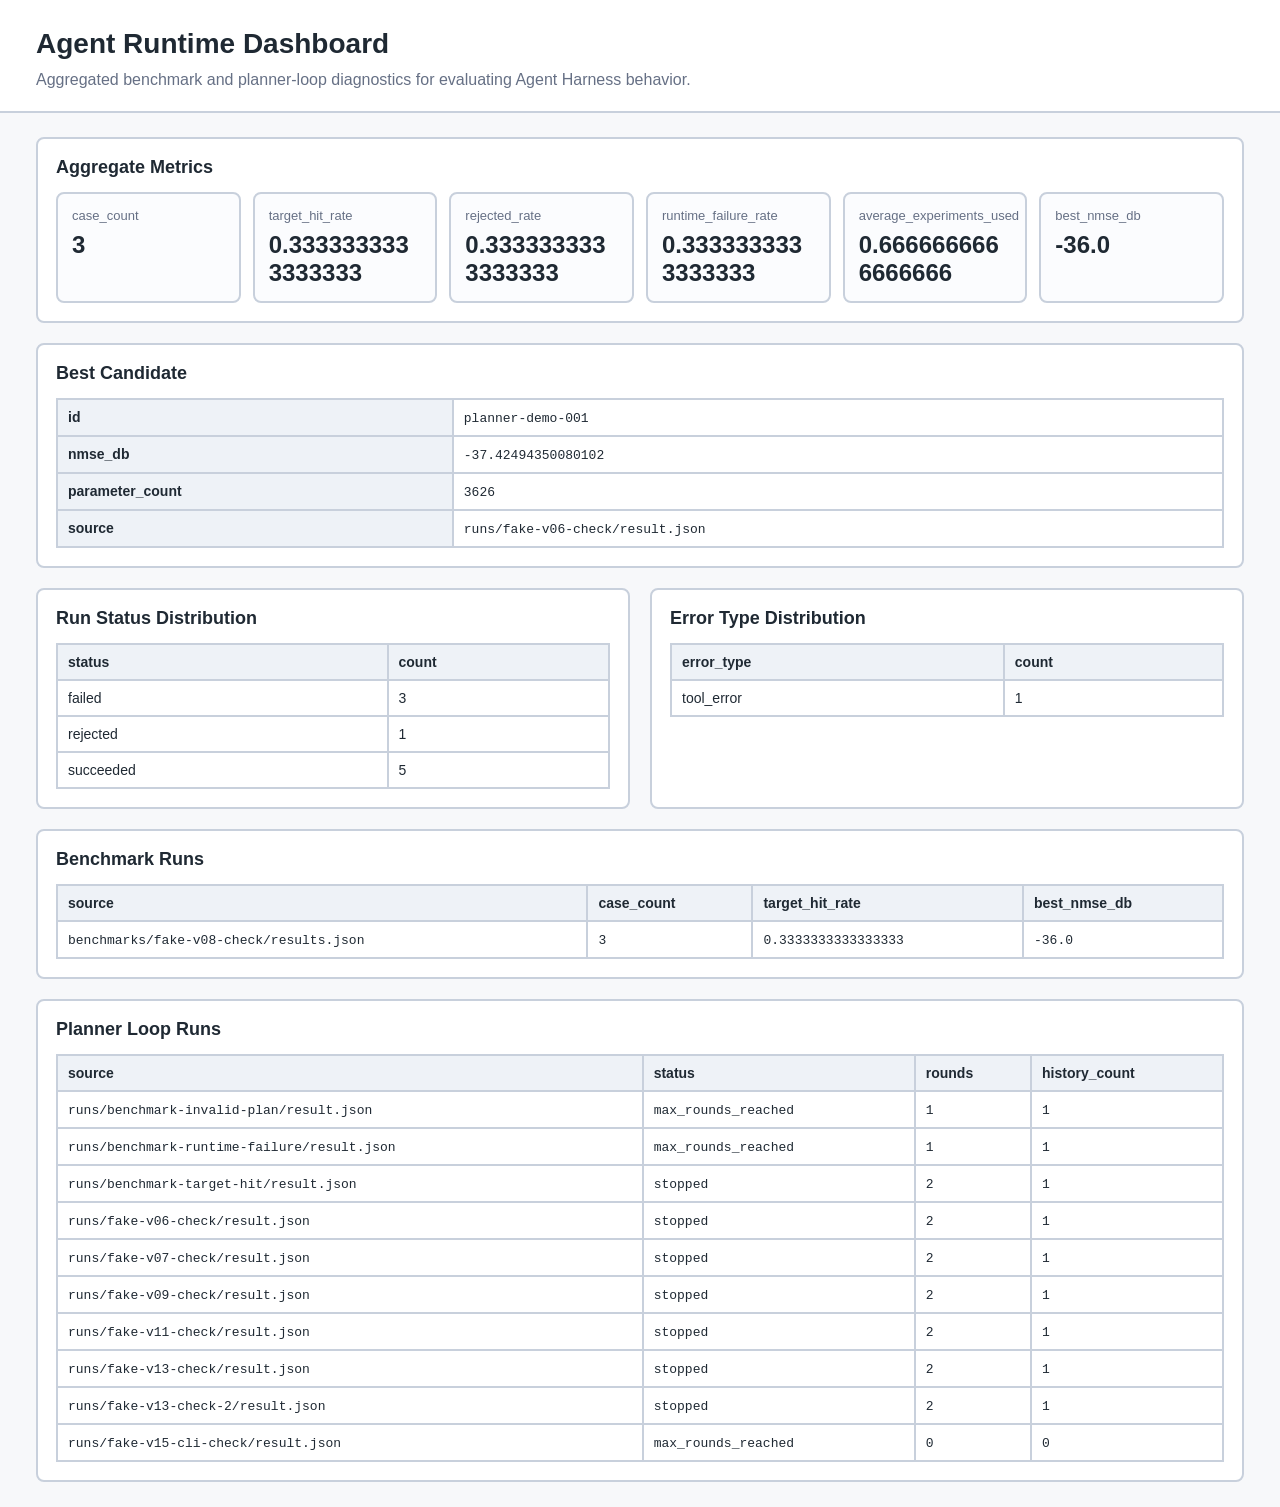
==== commit 8921c464: "feat: add final docs demo ui" ====
--- a/docs/diagnostics/agent-runtime-dashboard.html
+++ b/docs/diagnostics/agent-runtime-dashboard.html
@@ -108,7 +108,8 @@
 <tr><td><code>runs/fake-v09-check/result.json</code></td><td><code>stopped</code></td><td><code>2</code></td><td><code>1</code></td></tr>
 <tr><td><code>runs/fake-v11-check/result.json</code></td><td><code>stopped</code></td><td><code>2</code></td><td><code>1</code></td></tr>
 <tr><td><code>runs/fake-v13-check/result.json</code></td><td><code>stopped</code></td><td><code>2</code></td><td><code>1</code></td></tr>
-<tr><td><code>runs/fake-v13-check-2/result.json</code></td><td><code>stopped</code></td><td><code>2</code></td><td><code>1</code></td></tr></table>
+<tr><td><code>runs/fake-v13-check-2/result.json</code></td><td><code>stopped</code></td><td><code>2</code></td><td><code>1</code></td></tr>
+<tr><td><code>runs/fake-v15-cli-check/result.json</code></td><td><code>max_rounds_reached</code></td><td><code>0</code></td><td><code>0</code></td></tr></table>
     </section>
   </main>
 </body>
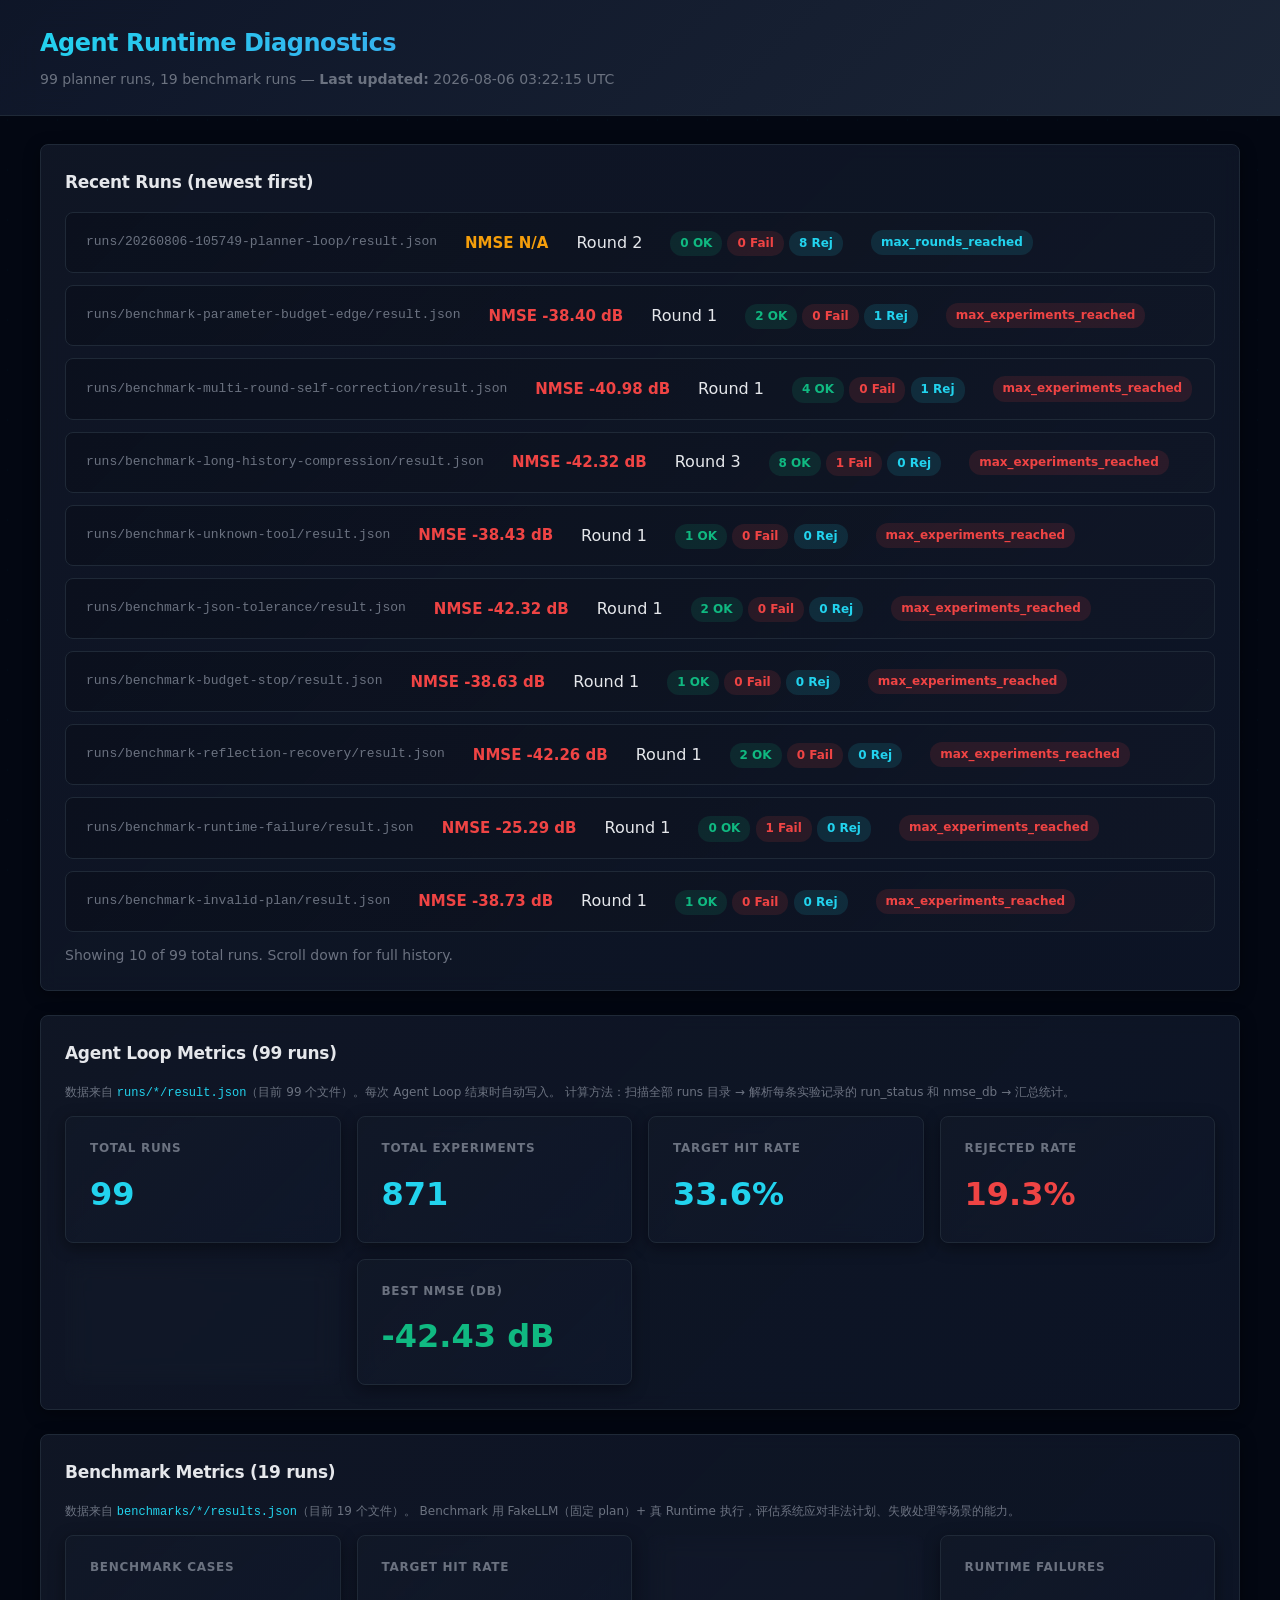
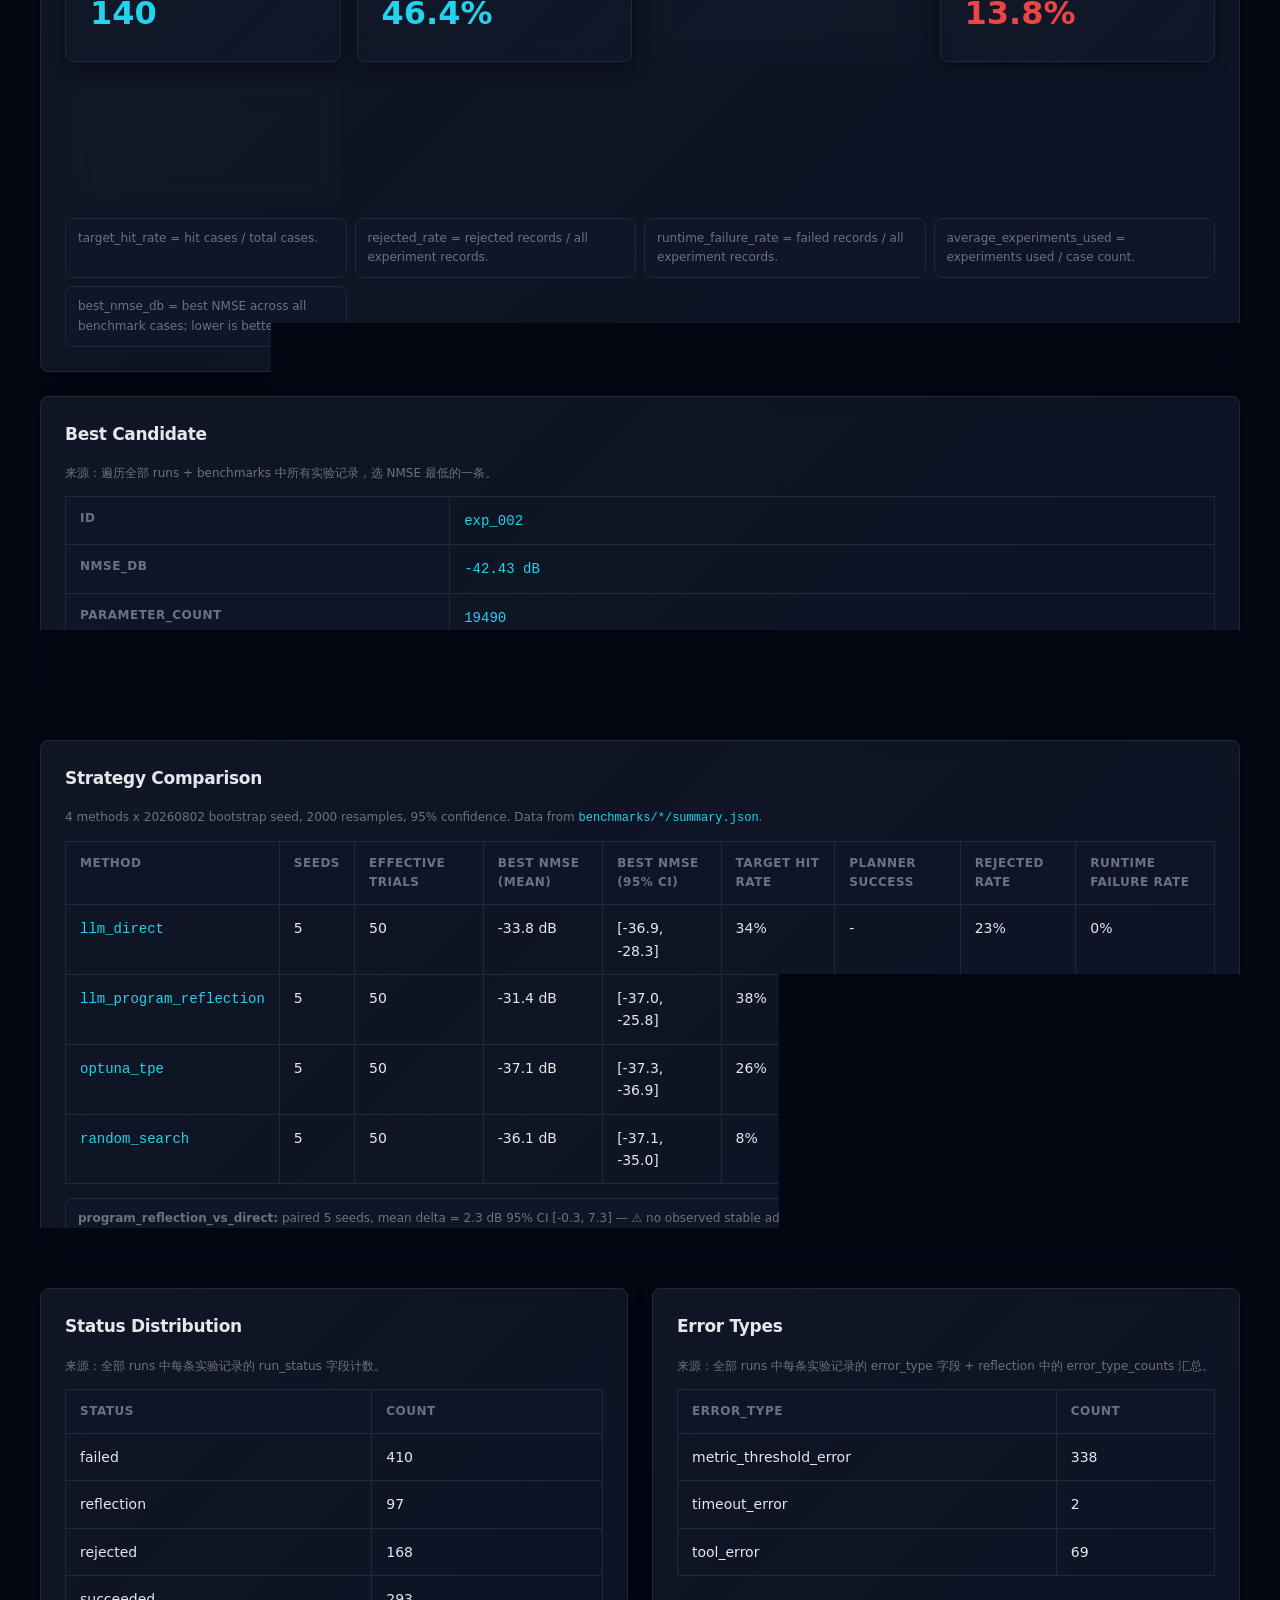
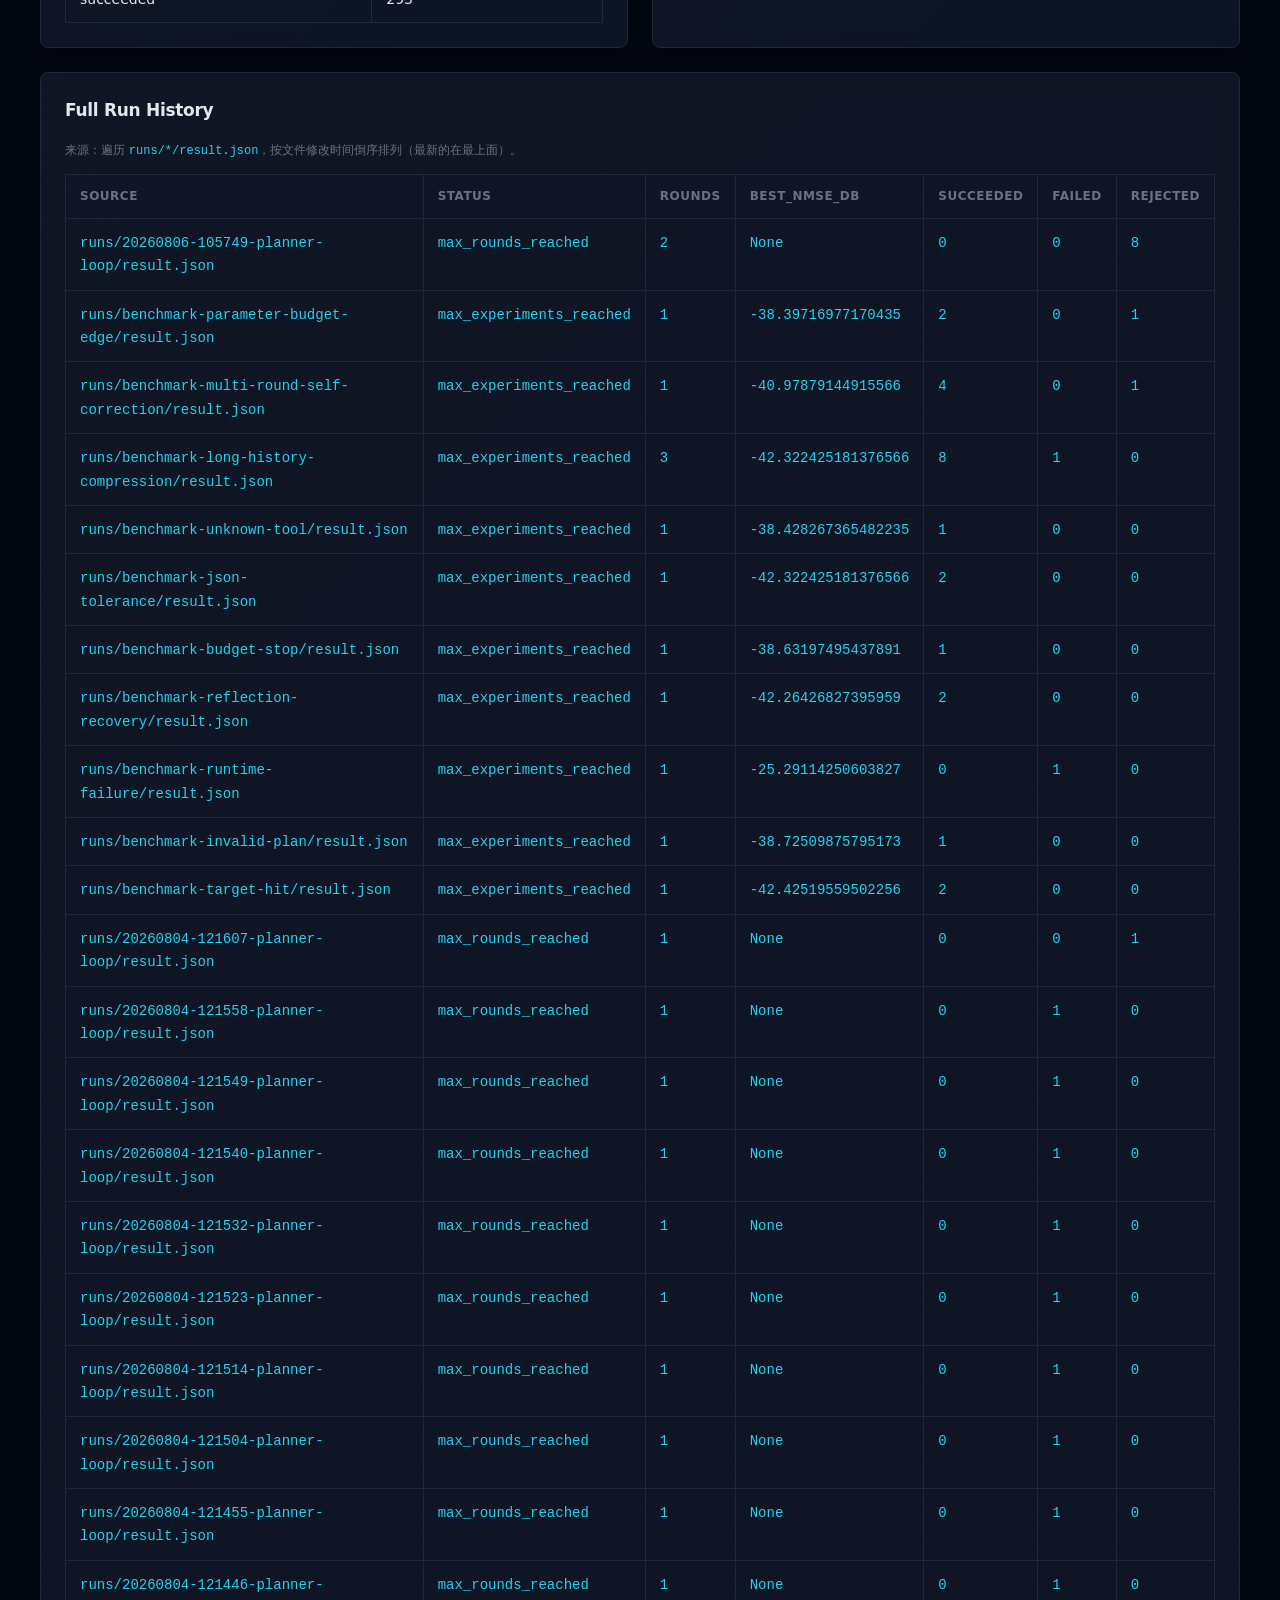
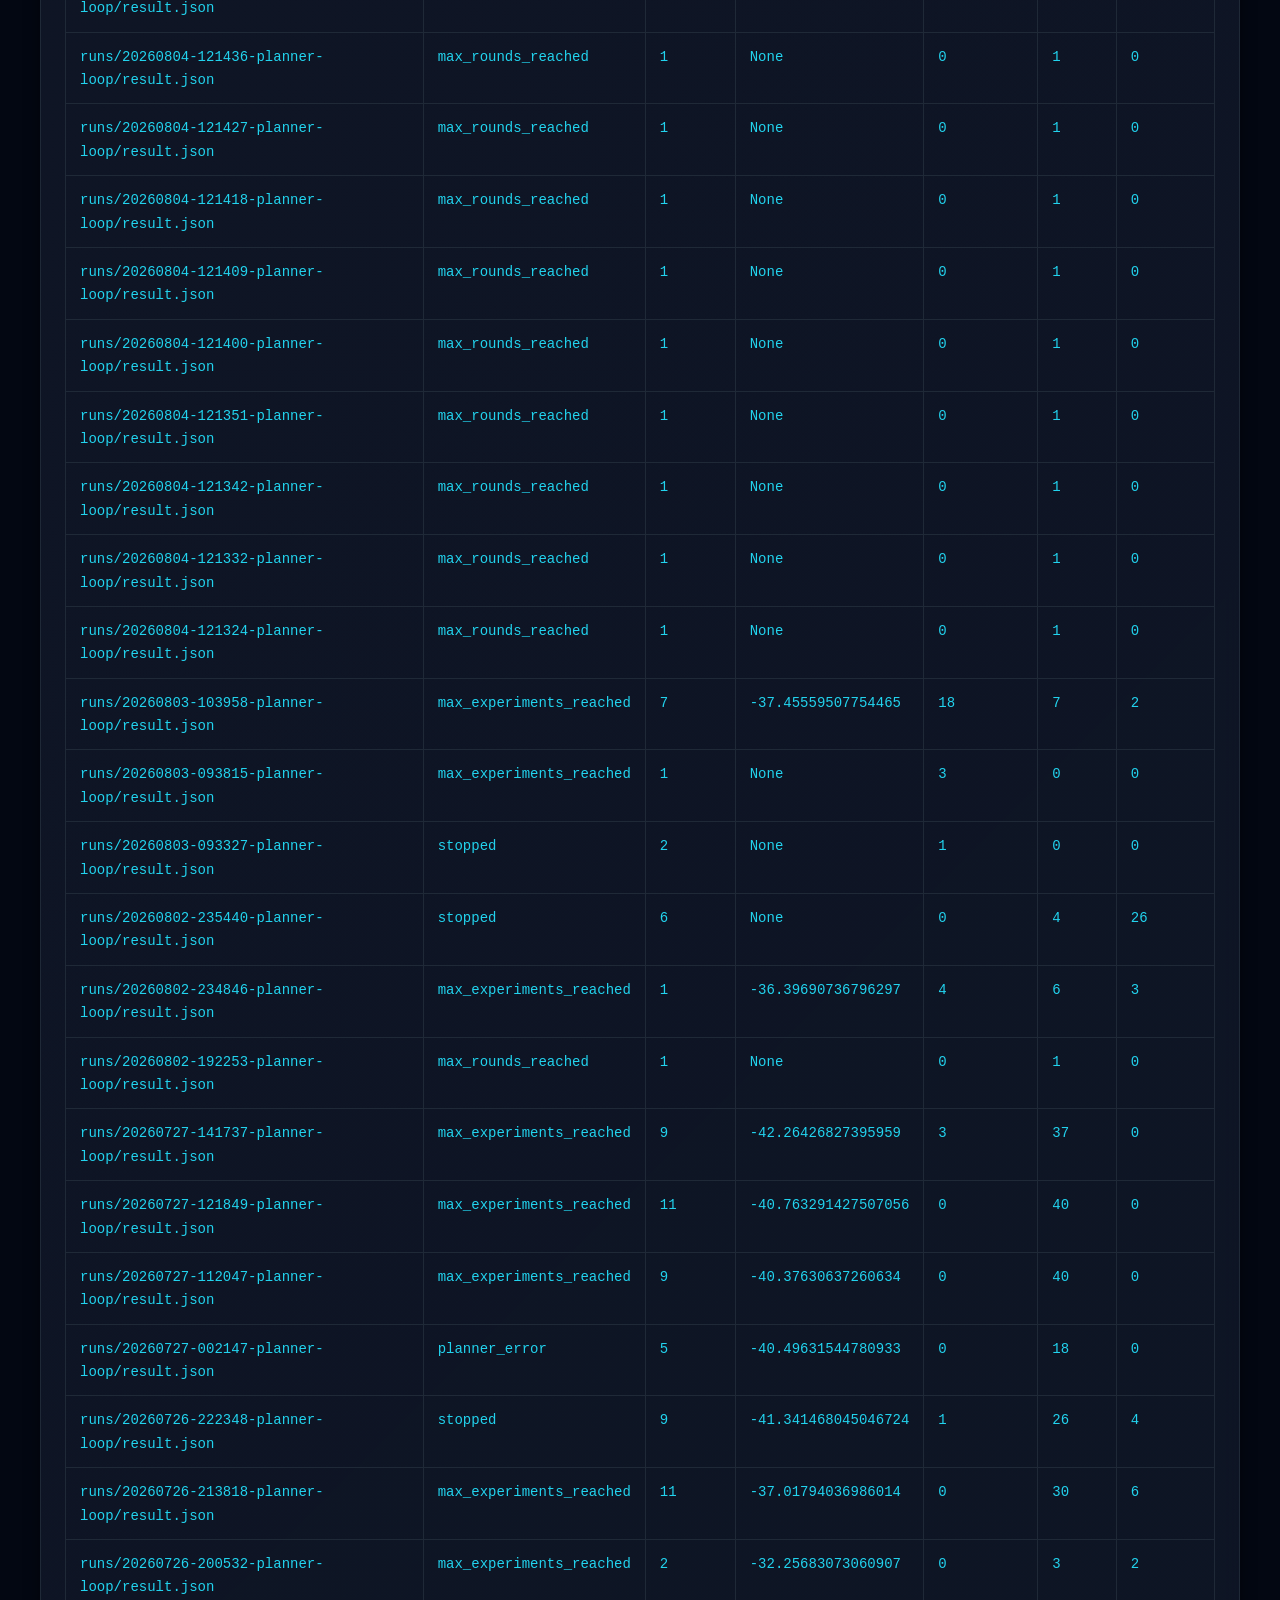
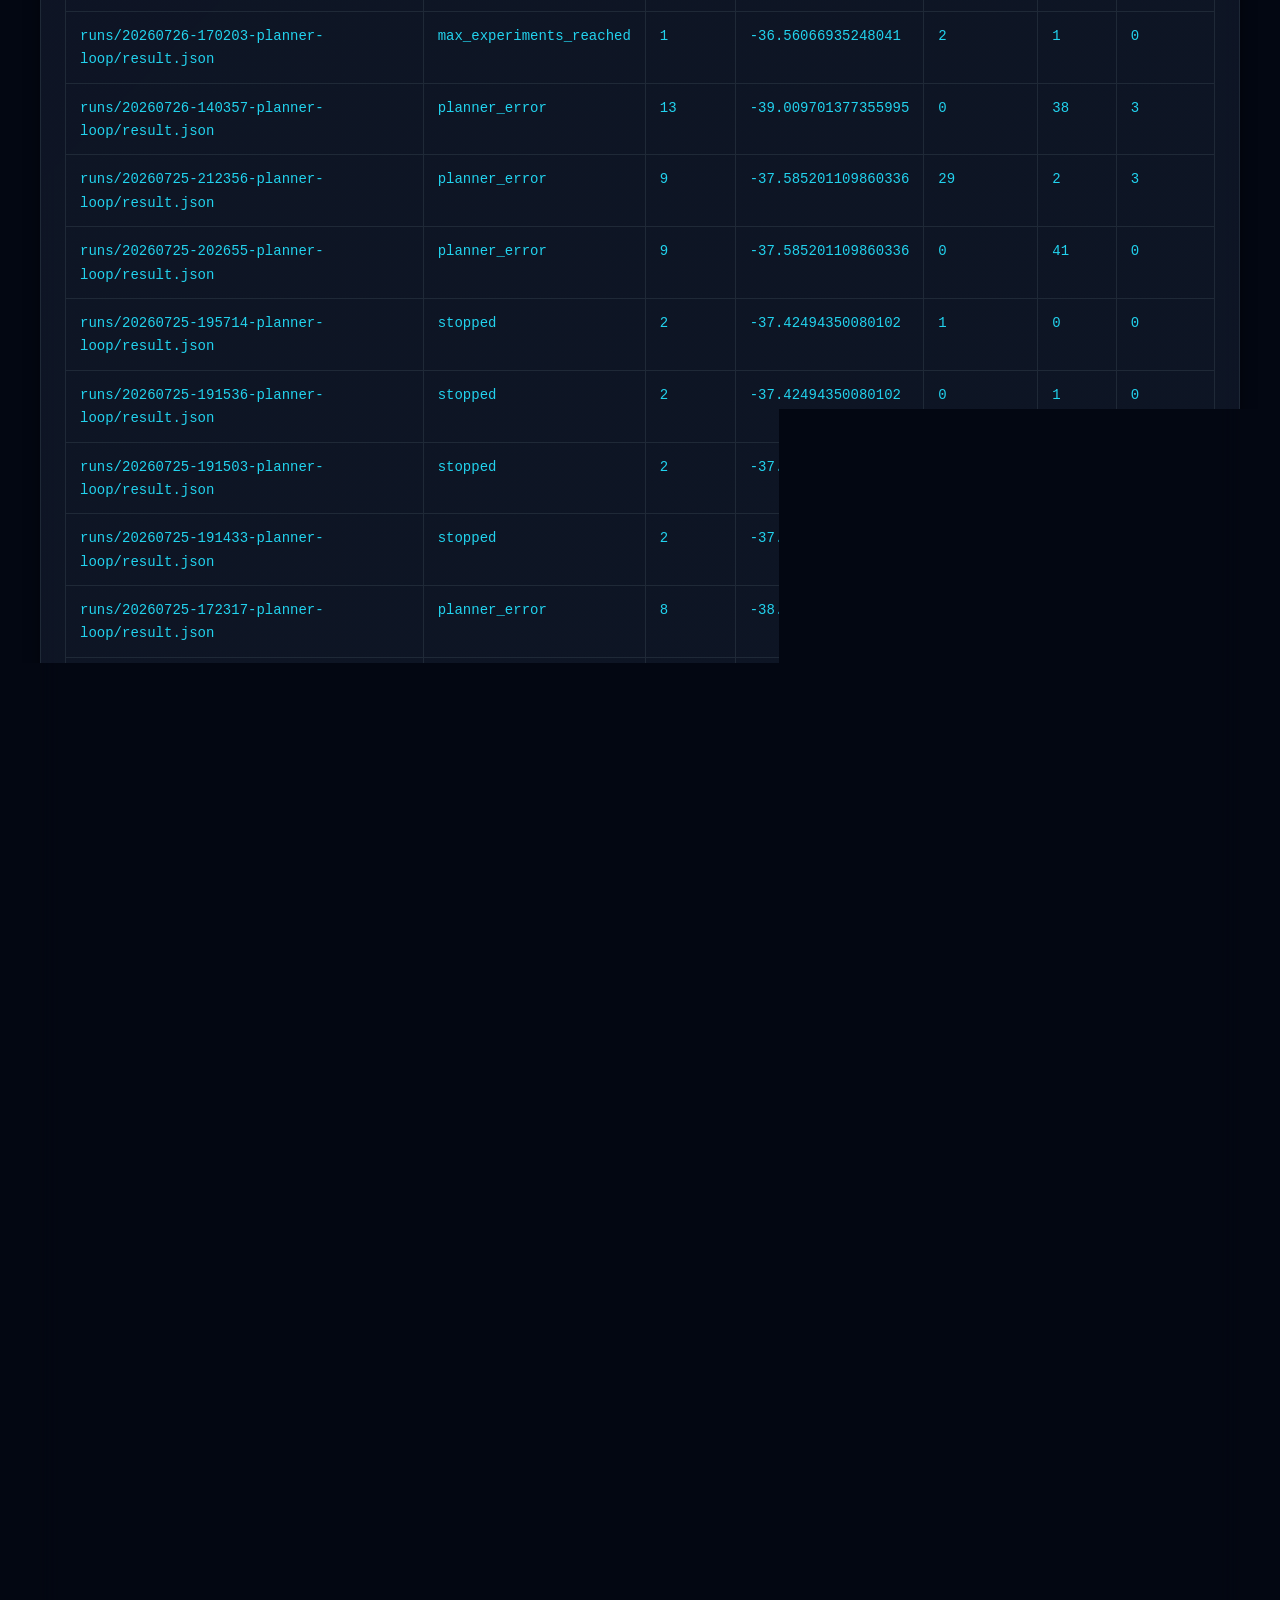
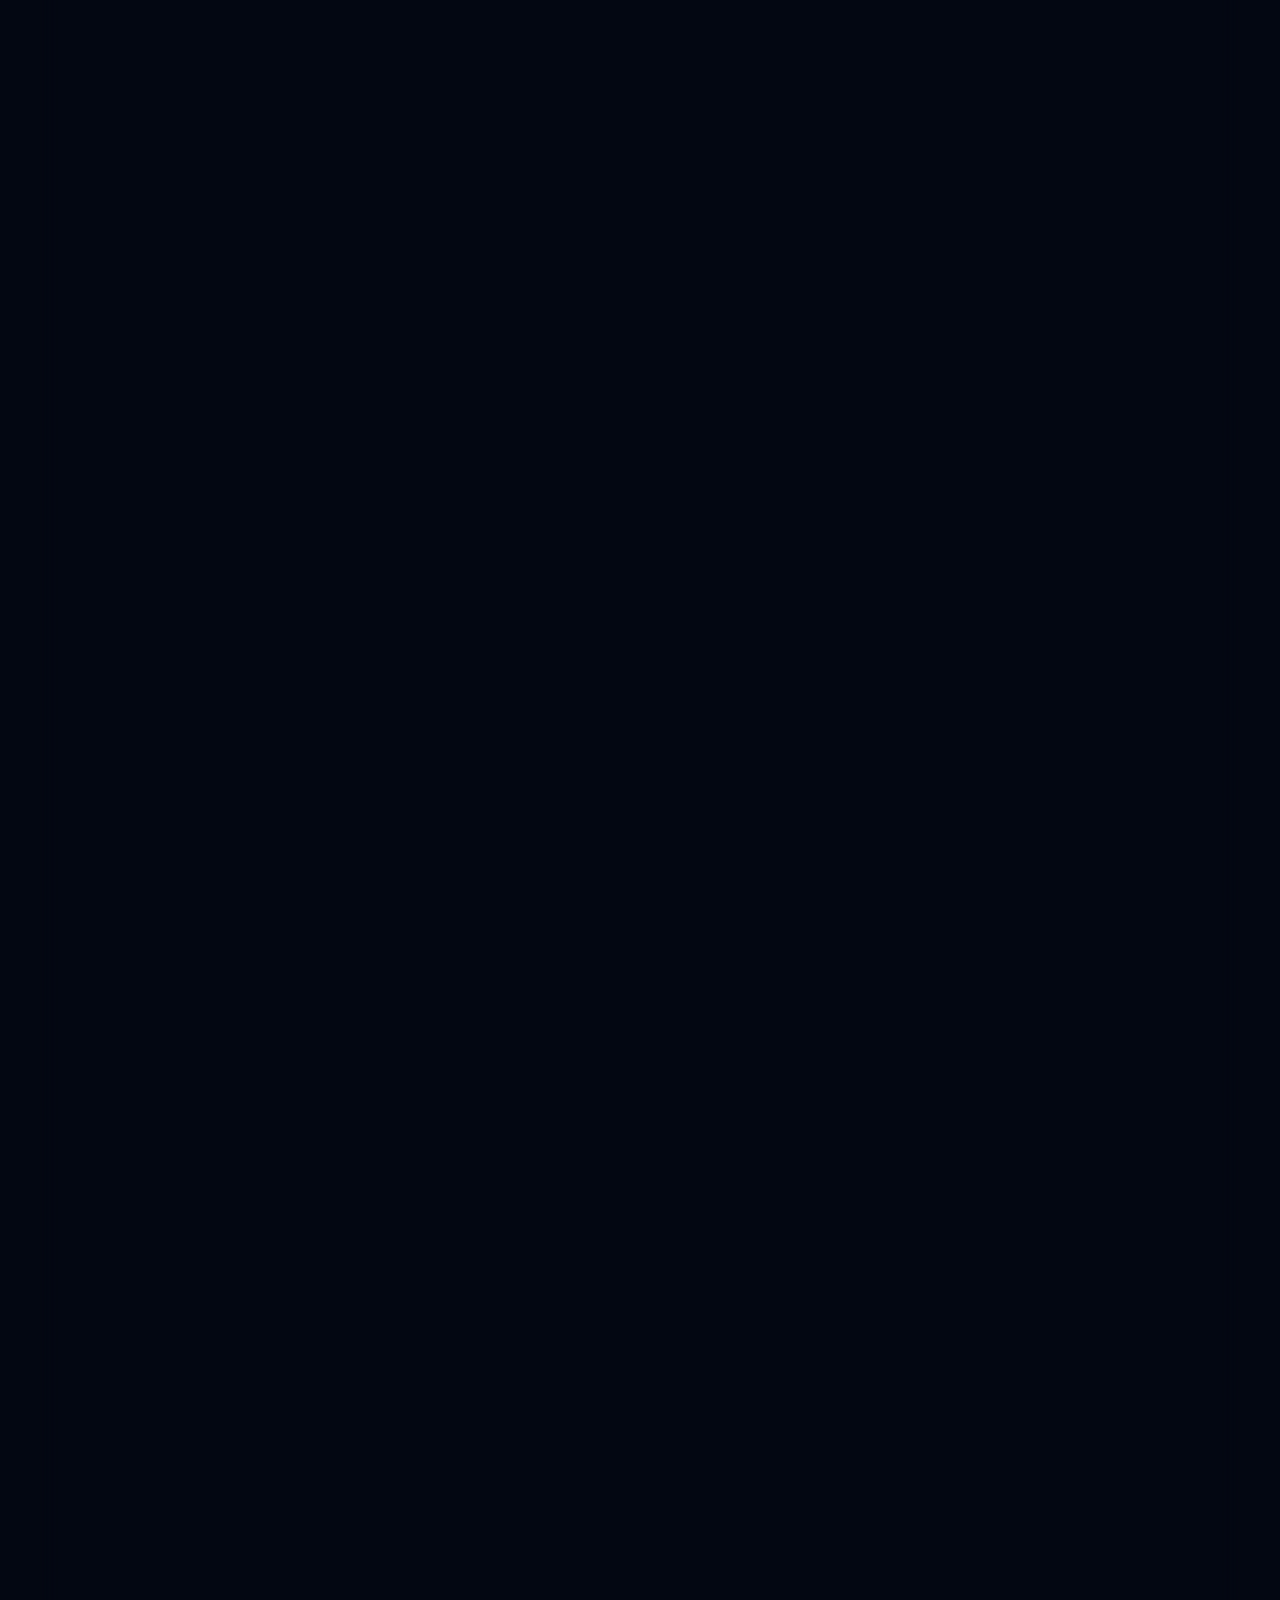
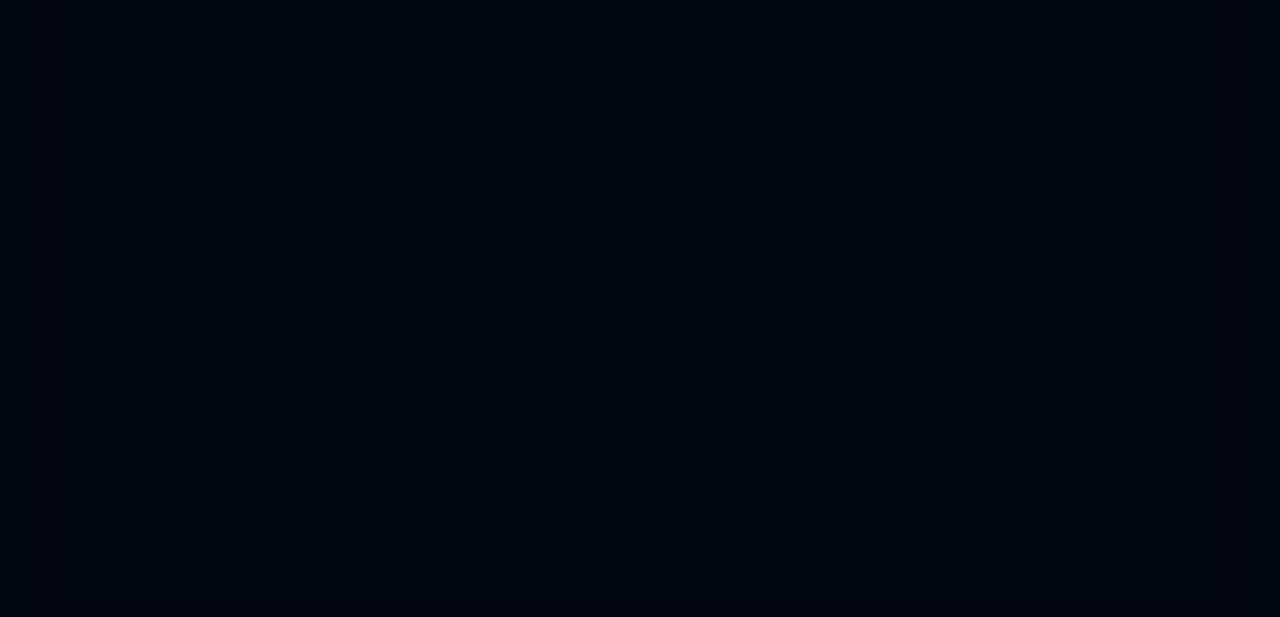
==== commit 47a76718: "feat(ui): full frontend metrics + strategy rename to llm_direct / llm_program_reflection - Web UI: b" ====
--- a/docs/diagnostics/agent-runtime-dashboard.html
+++ b/docs/diagnostics/agent-runtime-dashboard.html
@@ -1,116 +1,308 @@
 <!doctype html>
 <html lang="en">
 <head>
-  <meta charset="utf-8">
-  <meta name="viewport" content="width=device-width, initial-scale=1">
-  <title>Agent Runtime Dashboard</title>
-  <style>
-    :root {
-      color-scheme: light;
-      --bg: #f7f8fa;
-      --panel: #ffffff;
-      --text: #1f2933;
-      --muted: #667085;
-      --line: #c8d0dc;
-      --accent: #0f766e;
-      --accent-2: #7c3aed;
-    }
-    * { box-sizing: border-box; }
-    body {
-      margin: 0;
-      font-family: Inter, "Segoe UI", Arial, sans-serif;
-      background: var(--bg);
-      color: var(--text);
-    }
-    header {
-      padding: 28px 36px 18px;
-      border-bottom: 2px solid var(--line);
-      background: var(--panel);
-    }
-    h1 { margin: 0 0 8px; font-size: 28px; letter-spacing: 0; }
-    h2 { margin: 0 0 14px; font-size: 18px; letter-spacing: 0; }
-    p { margin: 0; color: var(--muted); line-height: 1.55; }
-    main { padding: 24px 36px 40px; display: grid; gap: 20px; }
-    section {
-      background: var(--panel);
-      border: 2px solid var(--line);
-      border-radius: 8px;
-      padding: 18px;
-    }
-    .metrics {
-      display: grid;
-      grid-template-columns: repeat(auto-fit, minmax(180px, 1fr));
-      gap: 12px;
-    }
-    .metric {
-      border: 2px solid var(--line);
-      border-radius: 8px;
-      padding: 14px;
-      min-height: 86px;
-      background: #fbfcfe;
-    }
-    .metric .label { color: var(--muted); font-size: 13px; }
-    .metric .value { margin-top: 8px; font-size: 24px; font-weight: 700; overflow-wrap: anywhere; }
-    table { width: 100%; border-collapse: collapse; font-size: 14px; }
-    th, td { border: 2px solid var(--line); padding: 9px 10px; text-align: left; vertical-align: top; }
-    th { background: #eef2f7; }
-    code { font-family: "Cascadia Mono", Consolas, monospace; font-size: 13px; }
-    .grid { display: grid; grid-template-columns: repeat(auto-fit, minmax(280px, 1fr)); gap: 20px; }
-  </style>
+<meta charset="utf-8">
+<meta name="viewport" content="width=device-width, initial-scale=1">
+<meta http-equiv="Cache-Control" content="no-cache, no-store, must-revalidate">
+<meta http-equiv="Pragma" content="no-cache">
+<meta http-equiv="Expires" content="0">
+<title>Agent Runtime Dashboard</title>
+<style>
+:root {
+  --bg: #030712; --surface: #0a0f1c; --card: #111827; --border: #1f2937;
+  --text: #e5e7eb; --muted: #6b7280; --accent: #22d3ee; --accent2: #6366f1;
+  --green: #10b981; --red: #ef4444; --amber: #f59e0b; --radius: 8px;
+}
+* { box-sizing:border-box; margin:0; padding:0; }
+body {
+  font-family: "Segoe UI", system-ui, -apple-system, sans-serif;
+  background: var(--bg); color: var(--text);
+  min-height:100vh; line-height:1.6; font-size:16px;
+  -webkit-font-smoothing: antialiased;
+}
+body::before {
+  content:""; position:fixed; inset:0; z-index:0; opacity:.025;
+  background-image: radial-gradient(circle at 15% 40%, #22d3ee 1px, transparent 1px),
+                    radial-gradient(circle at 75% 60%, #6366f1 1px, transparent 1px);
+  background-size: 50px 50px, 70px 70px; pointer-events:none;
+}
+header {
+  position:relative; z-index:1;
+  background: linear-gradient(135deg, rgba(15,23,42,.95) 0%, rgba(30,41,59,.9) 100%);
+  backdrop-filter:blur(20px); border-bottom:1px solid var(--border); padding:24px 40px;
+}
+header h1 { font-size:24px; font-weight:700; letter-spacing:-0.5px; margin-bottom:6px;
+  background:linear-gradient(135deg,var(--accent),var(--accent2));
+  -webkit-background-clip:text; -webkit-text-fill-color:transparent; }
+header p  { color: var(--muted); font-size:14px; -webkit-text-fill-color:var(--muted); }
+main { position:relative; z-index:1; padding:28px 40px 44px; display:grid; gap:24px; }
+
+section {
+  background:linear-gradient(135deg, rgba(17,24,39,.9), rgba(15,23,42,.8));
+  border:1px solid var(--border); border-radius:var(--radius); padding:24px;
+  box-shadow:0 4px 16px rgba(0,0,0,.4); backdrop-filter:blur(10px);
+}
+section h2 { font-size:17px; font-weight:650; margin-bottom:16px; letter-spacing:-0.3px; }
+section p.desc { color:var(--muted); font-size:12px; margin-bottom:14px; line-height:1.5; }
+section p.desc code { font-family:"Cascadia Code",Consolas,monospace; font-size:12px; color:var(--accent); }
+.metric-notes { display:grid; gap:8px; margin-top:14px; grid-template-columns:repeat(auto-fit,minmax(280px,1fr)); }
+.metric-note { border:1px solid var(--border); border-radius:8px; padding:10px 12px; background:rgba(15,23,42,.72); color:var(--muted); font-size:12px; }
+.metric-note code { color:var(--accent); font-weight:700; }
+
+table { width:100%; border-collapse:collapse; font-size:14px; }
+th, td { border:1px solid var(--border); padding:12px 14px; text-align:left; vertical-align:top; }
+th { background:rgba(15,23,42,.6); color:var(--muted); font-weight:650; font-size:12px; text-transform:uppercase; letter-spacing:.5px; }
+td { color:var(--text); }
+td .good { color:var(--green); font-weight:700; } td .warn { color:var(--amber); } td .bad { color:var(--red); font-weight:700; }
+code { font-family:"Cascadia Code","Fira Code",Consolas,monospace; font-size:14px; color:var(--accent); }
+
+.metrics { display:grid; grid-template-columns: repeat(auto-fit, minmax(220px, 1fr)); gap:16px; }
+.metric {
+  background:linear-gradient(135deg, rgba(17,24,39,.9), rgba(15,23,42,.8));
+  border:1px solid var(--border); border-radius:var(--radius); padding:22px 24px;
+  box-shadow:0 4px 16px rgba(0,0,0,.4); backdrop-filter:blur(10px);
+  transition:border-color .2s;
+}
+.metric:hover { border-color:var(--accent); }
+.metric .label { color:var(--muted); font-size:12px; font-weight:700; text-transform:uppercase; letter-spacing:.7px; margin-bottom:10px; }
+.metric .value { font-size:32px; font-weight:700; overflow-wrap:anywhere; color:var(--accent); }
+.metric .value.good { color: var(--green); } .metric .value.warn { color: var(--amber); } .metric .value.bad { color: var(--red); }
+
+.grid { display:grid; grid-template-columns: repeat(auto-fit, minmax(340px, 1fr)); gap:24px; }
+
+.run-card {
+  background:linear-gradient(135deg, rgba(10,15,28,.8), rgba(17,24,39,.6));
+  border:1px solid var(--border); border-radius:var(--radius);
+  padding:16px 20px; margin-bottom:12px;
+  display:flex; flex-wrap:wrap; gap:14px 28px; align-items:center;
+  transition:border-color .2s;
+}
+.run-card:hover { border-color:var(--accent); }
+.run-card .dir { font-size:13px; color:var(--muted); min-width:180px; font-family:"Cascadia Code",Consolas,monospace; }
+.run-card .stat { font-size:15px; font-weight:650; }
+.run-card .stat.good { color:var(--green); } .run-card .stat.bad { color:var(--red); } .run-card .stat.warn { color:var(--amber); }
+.run-card .tag { display:inline-block; padding:3px 10px; border-radius:12px; font-size:12px; font-weight:700; }
+.tag-ok { background:rgba(16,185,129,.12); color:var(--green); }
+.tag-err { background:rgba(239,68,68,.12); color:var(--red); }
+.tag-run { background:rgba(34,211,238,.12); color:var(--accent); }
+
+::-webkit-scrollbar { width:7px; height:7px; } ::-webkit-scrollbar-track { background:transparent; }
+::-webkit-scrollbar-thumb { background:#1e293b; border-radius:4px; } ::-webkit-scrollbar-thumb:hover { background:#334155; }
+
+footer { position:relative; z-index:1; padding:0 40px 32px; font-size:13px; color:var(--muted); }
+footer strong { color:var(--accent); }
+</style>
 </head>
 <body>
-  <header>
-    <h1>Agent Runtime Dashboard</h1>
-    <p>Aggregated benchmark and planner-loop diagnostics for evaluating Agent Harness behavior.</p>
-  </header>
-  <main>
+
+<header>
+  <h1>Agent Runtime Diagnostics</h1>
+  <p>99 planner runs, 19 benchmark runs &mdash; <strong>Last updated:</strong> 2026-08-06 03:22:15 UTC</p>
+</header>
+
+<main>
+
+  <section>
+    <h2>Recent Runs (newest first)</h2>
+    <div class="run-card"><div class="dir">runs/20260806-105749-planner-loop/result.json</div><div class="stat warn">NMSE N/A</div><div>Round 2</div><div><span class="tag tag-ok">0 OK</span> <span class="tag tag-err">0 Fail</span> <span class="tag tag-run">8 Rej</span></div><span class="tag tag-run">max_rounds_reached</span></div>
+<div class="run-card"><div class="dir">runs/benchmark-parameter-budget-edge/result.json</div><div class="stat bad">NMSE -38.40 dB</div><div>Round 1</div><div><span class="tag tag-ok">2 OK</span> <span class="tag tag-err">0 Fail</span> <span class="tag tag-run">1 Rej</span></div><span class="tag tag-err">max_experiments_reached</span></div>
+<div class="run-card"><div class="dir">runs/benchmark-multi-round-self-correction/result.json</div><div class="stat bad">NMSE -40.98 dB</div><div>Round 1</div><div><span class="tag tag-ok">4 OK</span> <span class="tag tag-err">0 Fail</span> <span class="tag tag-run">1 Rej</span></div><span class="tag tag-err">max_experiments_reached</span></div>
+<div class="run-card"><div class="dir">runs/benchmark-long-history-compression/result.json</div><div class="stat bad">NMSE -42.32 dB</div><div>Round 3</div><div><span class="tag tag-ok">8 OK</span> <span class="tag tag-err">1 Fail</span> <span class="tag tag-run">0 Rej</span></div><span class="tag tag-err">max_experiments_reached</span></div>
+<div class="run-card"><div class="dir">runs/benchmark-unknown-tool/result.json</div><div class="stat bad">NMSE -38.43 dB</div><div>Round 1</div><div><span class="tag tag-ok">1 OK</span> <span class="tag tag-err">0 Fail</span> <span class="tag tag-run">0 Rej</span></div><span class="tag tag-err">max_experiments_reached</span></div>
+<div class="run-card"><div class="dir">runs/benchmark-json-tolerance/result.json</div><div class="stat bad">NMSE -42.32 dB</div><div>Round 1</div><div><span class="tag tag-ok">2 OK</span> <span class="tag tag-err">0 Fail</span> <span class="tag tag-run">0 Rej</span></div><span class="tag tag-err">max_experiments_reached</span></div>
+<div class="run-card"><div class="dir">runs/benchmark-budget-stop/result.json</div><div class="stat bad">NMSE -38.63 dB</div><div>Round 1</div><div><span class="tag tag-ok">1 OK</span> <span class="tag tag-err">0 Fail</span> <span class="tag tag-run">0 Rej</span></div><span class="tag tag-err">max_experiments_reached</span></div>
+<div class="run-card"><div class="dir">runs/benchmark-reflection-recovery/result.json</div><div class="stat bad">NMSE -42.26 dB</div><div>Round 1</div><div><span class="tag tag-ok">2 OK</span> <span class="tag tag-err">0 Fail</span> <span class="tag tag-run">0 Rej</span></div><span class="tag tag-err">max_experiments_reached</span></div>
+<div class="run-card"><div class="dir">runs/benchmark-runtime-failure/result.json</div><div class="stat bad">NMSE -25.29 dB</div><div>Round 1</div><div><span class="tag tag-ok">0 OK</span> <span class="tag tag-err">1 Fail</span> <span class="tag tag-run">0 Rej</span></div><span class="tag tag-err">max_experiments_reached</span></div>
+<div class="run-card"><div class="dir">runs/benchmark-invalid-plan/result.json</div><div class="stat bad">NMSE -38.73 dB</div><div>Round 1</div><div><span class="tag tag-ok">1 OK</span> <span class="tag tag-err">0 Fail</span> <span class="tag tag-run">0 Rej</span></div><span class="tag tag-err">max_experiments_reached</span></div>
+    <p style="color:var(--muted);margin-top:12px;font-size:14px;">Showing 10 of 99 total runs. Scroll down for full history.</p>
+  </section>
+
+  <section>
+    <h2>Agent Loop Metrics (99 runs)</h2>
+    <p class="desc">
+      数据来自 <code>runs/*/result.json</code>（目前 99 个文件）。每次 Agent Loop 结束时自动写入。
+      计算方法：扫描全部 runs 目录 → 解析每条实验记录的 run_status 和 nmse_db → 汇总统计。
+    </p>
+    <div class="metrics">
+      <div class="metric"><div class="label">Total Runs</div><div class="value ">99</div></div>
+<div class="metric"><div class="label">Total Experiments</div><div class="value ">871</div></div>
+<div class="metric"><div class="label">Target Hit Rate</div><div class="value ">33.6%</div></div>
+<div class="metric"><div class="label">Rejected Rate</div><div class="value bad">19.3%</div></div>
+<div class="metric"><div class="label">Runtime Failures</div><div class="value bad">47.1%</div></div>
+<div class="metric"><div class="label">Best NMSE (dB)</div><div class="value good">-42.43 dB</div></div>
+    </div>
+  </section>
+
+  <section>
+    <h2>Benchmark Metrics (19 runs)</h2>
+    <p class="desc">
+      数据来自 <code>benchmarks/*/results.json</code>（目前 19 个文件）。
+      Benchmark 用 FakeLLM（固定 plan）+ 真 Runtime 执行，评估系统应对非法计划、失败处理等场景的能力。
+    </p>
+    <div class="metrics">
+      <div class="metric"><div class="label">Benchmark Cases</div><div class="value ">140</div></div>
+<div class="metric"><div class="label">Target Hit Rate</div><div class="value ">46.4%</div></div>
+<div class="metric"><div class="label">Rejected Rate</div><div class="value bad">56.3%</div></div>
+<div class="metric"><div class="label">Runtime Failures</div><div class="value bad">13.8%</div></div>
+<div class="metric"><div class="label">Best NMSE (dB)</div><div class="value good">-42.43 dB</div></div>
+    </div>
+    <div class="metric-notes">
+      <div class="metric-note">target_hit_rate = hit cases / total cases.</div>
+      <div class="metric-note">rejected_rate = rejected records / all experiment records.</div>
+      <div class="metric-note">runtime_failure_rate = failed records / all experiment records.</div>
+      <div class="metric-note">average_experiments_used = experiments used / case count.</div>
+      <div class="metric-note">best_nmse_db = best NMSE across all benchmark cases; lower is better.</div>
+    </div>
+  </section>
+
+  <section>
+    <h2>Best Candidate</h2>
+    <p class="desc">来源：遍历全部 runs + benchmarks 中所有实验记录，选 NMSE 最低的一条。</p>
+    <table><tr><th>id</th><td><code>exp_002</code></td></tr>
+<tr><th>nmse_db</th><td><code>-42.43 dB</code></td></tr>
+<tr><th>parameter_count</th><td><code>19490</code></td></tr>
+<tr><th>source</th><td><code>runs/benchmark-target-hit/result.json</code></td></tr></table>
+  </section>
+
+  
     <section>
-      <h2>Aggregate Metrics</h2>
-      <div class="metrics">
-        <div class="metric"><div class="label">case_count</div><div class="value">3</div></div>
-<div class="metric"><div class="label">target_hit_rate</div><div class="value">0.3333333333333333</div></div>
-<div class="metric"><div class="label">rejected_rate</div><div class="value">0.3333333333333333</div></div>
-<div class="metric"><div class="label">runtime_failure_rate</div><div class="value">0.3333333333333333</div></div>
-<div class="metric"><div class="label">average_experiments_used</div><div class="value">0.6666666666666666</div></div>
-<div class="metric"><div class="label">best_nmse_db</div><div class="value">-36.0</div></div>
-      </div>
+      <h2>Strategy Comparison</h2>
+      <p class="desc">
+        4 methods x 20260802 bootstrap seed,
+        2000 resamples,
+        95% confidence.
+        Data from <code>benchmarks/*/summary.json</code>.
+      </p>
+      <table><tr><th>Method</th><th>Seeds</th><th>Effective Trials</th><th>Best NMSE (mean)</th><th>Best NMSE (95% CI)</th><th>Target Hit Rate</th><th>Planner Success</th><th>Rejected Rate</th><th>Runtime Failure Rate</th></tr><tr><td><code>llm_direct</code></td><td>5</td><td>50</td><td class='good'>-33.8 dB</td><td>[-36.9, -28.3]</td><td>34%</td><td>-</td><td>23%</td><td>0%</td></tr><tr><td><code>llm_program_reflection</code></td><td>5</td><td>50</td><td class='good'>-31.4 dB</td><td>[-37.0, -25.8]</td><td>38%</td><td>-</td><td>13%</td><td>0%</td></tr><tr><td><code>optuna_tpe</code></td><td>5</td><td>50</td><td class='good'>-37.1 dB</td><td>[-37.3, -36.9]</td><td>26%</td><td>-</td><td>46%</td><td>0%</td></tr><tr><td><code>random_search</code></td><td>5</td><td>50</td><td class='good'>-36.1 dB</td><td>[-37.1, -35.0]</td><td>8%</td><td>-</td><td>44%</td><td>0%</td></tr></table>
+      <div class="metric-notes"><div class="metric-note"><strong>program_reflection_vs_direct:</strong> paired 5 seeds, mean delta = 2.3 dB 95% CI [-0.3, 7.3] — &#9888; no observed stable advantage</div></div>
+    </section>
+
+  <div class="grid">
+    <section>
+      <h2>Status Distribution</h2>
+      <p class="desc">来源：全部 runs 中每条实验记录的 run_status 字段计数。</p>
+      <table><tr><th>status</th><th>count</th></tr><tr><td>failed</td><td>410</td></tr>
+<tr><td>reflection</td><td>97</td></tr>
+<tr><td>rejected</td><td>168</td></tr>
+<tr><td>succeeded</td><td>293</td></tr></table>
     </section>
     <section>
-      <h2>Best Candidate</h2>
-      <table><tr><th>id</th><td><code>planner-demo-001</code></td></tr>
-<tr><th>nmse_db</th><td><code>-37.42494350080102</code></td></tr>
-<tr><th>parameter_count</th><td><code>3626</code></td></tr>
-<tr><th>source</th><td><code>runs/fake-v06-check/result.json</code></td></tr></table>
+      <h2>Error Types</h2>
+      <p class="desc">来源：全部 runs 中每条实验记录的 error_type 字段 + reflection 中的 error_type_counts 汇总。</p>
+      <table><tr><th>error_type</th><th>count</th></tr><tr><td>metric_threshold_error</td><td>338</td></tr>
+<tr><td>timeout_error</td><td>2</td></tr>
+<tr><td>tool_error</td><td>69</td></tr></table>
     </section>
-    <div class="grid">
-      <section>
-        <h2>Run Status Distribution</h2>
-        <table><tr><th>status</th><th>count</th></tr><tr><td>failed</td><td>3</td></tr>
-<tr><td>rejected</td><td>1</td></tr>
-<tr><td>succeeded</td><td>5</td></tr></table>
-      </section>
-      <section>
-        <h2>Error Type Distribution</h2>
-        <table><tr><th>error_type</th><th>count</th></tr><tr><td>tool_error</td><td>1</td></tr></table>
-      </section>
-    </div>
-    <section>
-      <h2>Benchmark Runs</h2>
-      <table><tr><th>source</th><th>case_count</th><th>target_hit_rate</th><th>best_nmse_db</th></tr><tr><td><code>benchmarks/fake-v08-check/results.json</code></td><td><code>3</code></td><td><code>0.3333333333333333</code></td><td><code>-36.0</code></td></tr></table>
-    </section>
-    <section>
-      <h2>Planner Loop Runs</h2>
-      <table><tr><th>source</th><th>status</th><th>rounds</th><th>history_count</th></tr><tr><td><code>runs/benchmark-invalid-plan/result.json</code></td><td><code>max_rounds_reached</code></td><td><code>1</code></td><td><code>1</code></td></tr>
-<tr><td><code>runs/benchmark-runtime-failure/result.json</code></td><td><code>max_rounds_reached</code></td><td><code>1</code></td><td><code>1</code></td></tr>
-<tr><td><code>runs/benchmark-target-hit/result.json</code></td><td><code>stopped</code></td><td><code>2</code></td><td><code>1</code></td></tr>
-<tr><td><code>runs/fake-v06-check/result.json</code></td><td><code>stopped</code></td><td><code>2</code></td><td><code>1</code></td></tr>
-<tr><td><code>runs/fake-v07-check/result.json</code></td><td><code>stopped</code></td><td><code>2</code></td><td><code>1</code></td></tr>
-<tr><td><code>runs/fake-v09-check/result.json</code></td><td><code>stopped</code></td><td><code>2</code></td><td><code>1</code></td></tr>
-<tr><td><code>runs/fake-v11-check/result.json</code></td><td><code>stopped</code></td><td><code>2</code></td><td><code>1</code></td></tr>
-<tr><td><code>runs/fake-v13-check/result.json</code></td><td><code>stopped</code></td><td><code>2</code></td><td><code>1</code></td></tr>
-<tr><td><code>runs/fake-v13-check-2/result.json</code></td><td><code>stopped</code></td><td><code>2</code></td><td><code>1</code></td></tr>
-<tr><td><code>runs/fake-v15-cli-check/result.json</code></td><td><code>max_rounds_reached</code></td><td><code>0</code></td><td><code>0</code></td></tr></table>
-    </section>
-  </main>
+  </div>
+
+  <section>
+    <h2>Full Run History</h2>
+    <p class="desc">来源：遍历 <code>runs/*/result.json</code>，按文件修改时间倒序排列（最新的在最上面）。</p>
+    <table><tr><th>source</th><th>status</th><th>rounds</th><th>best_nmse_db</th><th>succeeded</th><th>failed</th><th>rejected</th></tr><tr><td><code>runs/20260806-105749-planner-loop/result.json</code></td><td><code>max_rounds_reached</code></td><td><code>2</code></td><td><code>None</code></td><td><code>0</code></td><td><code>0</code></td><td><code>8</code></td></tr>
+<tr><td><code>runs/benchmark-parameter-budget-edge/result.json</code></td><td><code>max_experiments_reached</code></td><td><code>1</code></td><td><code>-38.39716977170435</code></td><td><code>2</code></td><td><code>0</code></td><td><code>1</code></td></tr>
+<tr><td><code>runs/benchmark-multi-round-self-correction/result.json</code></td><td><code>max_experiments_reached</code></td><td><code>1</code></td><td><code>-40.97879144915566</code></td><td><code>4</code></td><td><code>0</code></td><td><code>1</code></td></tr>
+<tr><td><code>runs/benchmark-long-history-compression/result.json</code></td><td><code>max_experiments_reached</code></td><td><code>3</code></td><td><code>-42.322425181376566</code></td><td><code>8</code></td><td><code>1</code></td><td><code>0</code></td></tr>
+<tr><td><code>runs/benchmark-unknown-tool/result.json</code></td><td><code>max_experiments_reached</code></td><td><code>1</code></td><td><code>-38.428267365482235</code></td><td><code>1</code></td><td><code>0</code></td><td><code>0</code></td></tr>
+<tr><td><code>runs/benchmark-json-tolerance/result.json</code></td><td><code>max_experiments_reached</code></td><td><code>1</code></td><td><code>-42.322425181376566</code></td><td><code>2</code></td><td><code>0</code></td><td><code>0</code></td></tr>
+<tr><td><code>runs/benchmark-budget-stop/result.json</code></td><td><code>max_experiments_reached</code></td><td><code>1</code></td><td><code>-38.63197495437891</code></td><td><code>1</code></td><td><code>0</code></td><td><code>0</code></td></tr>
+<tr><td><code>runs/benchmark-reflection-recovery/result.json</code></td><td><code>max_experiments_reached</code></td><td><code>1</code></td><td><code>-42.26426827395959</code></td><td><code>2</code></td><td><code>0</code></td><td><code>0</code></td></tr>
+<tr><td><code>runs/benchmark-runtime-failure/result.json</code></td><td><code>max_experiments_reached</code></td><td><code>1</code></td><td><code>-25.29114250603827</code></td><td><code>0</code></td><td><code>1</code></td><td><code>0</code></td></tr>
+<tr><td><code>runs/benchmark-invalid-plan/result.json</code></td><td><code>max_experiments_reached</code></td><td><code>1</code></td><td><code>-38.72509875795173</code></td><td><code>1</code></td><td><code>0</code></td><td><code>0</code></td></tr>
+<tr><td><code>runs/benchmark-target-hit/result.json</code></td><td><code>max_experiments_reached</code></td><td><code>1</code></td><td><code>-42.42519559502256</code></td><td><code>2</code></td><td><code>0</code></td><td><code>0</code></td></tr>
+<tr><td><code>runs/20260804-121607-planner-loop/result.json</code></td><td><code>max_rounds_reached</code></td><td><code>1</code></td><td><code>None</code></td><td><code>0</code></td><td><code>0</code></td><td><code>1</code></td></tr>
+<tr><td><code>runs/20260804-121558-planner-loop/result.json</code></td><td><code>max_rounds_reached</code></td><td><code>1</code></td><td><code>None</code></td><td><code>0</code></td><td><code>1</code></td><td><code>0</code></td></tr>
+<tr><td><code>runs/20260804-121549-planner-loop/result.json</code></td><td><code>max_rounds_reached</code></td><td><code>1</code></td><td><code>None</code></td><td><code>0</code></td><td><code>1</code></td><td><code>0</code></td></tr>
+<tr><td><code>runs/20260804-121540-planner-loop/result.json</code></td><td><code>max_rounds_reached</code></td><td><code>1</code></td><td><code>None</code></td><td><code>0</code></td><td><code>1</code></td><td><code>0</code></td></tr>
+<tr><td><code>runs/20260804-121532-planner-loop/result.json</code></td><td><code>max_rounds_reached</code></td><td><code>1</code></td><td><code>None</code></td><td><code>0</code></td><td><code>1</code></td><td><code>0</code></td></tr>
+<tr><td><code>runs/20260804-121523-planner-loop/result.json</code></td><td><code>max_rounds_reached</code></td><td><code>1</code></td><td><code>None</code></td><td><code>0</code></td><td><code>1</code></td><td><code>0</code></td></tr>
+<tr><td><code>runs/20260804-121514-planner-loop/result.json</code></td><td><code>max_rounds_reached</code></td><td><code>1</code></td><td><code>None</code></td><td><code>0</code></td><td><code>1</code></td><td><code>0</code></td></tr>
+<tr><td><code>runs/20260804-121504-planner-loop/result.json</code></td><td><code>max_rounds_reached</code></td><td><code>1</code></td><td><code>None</code></td><td><code>0</code></td><td><code>1</code></td><td><code>0</code></td></tr>
+<tr><td><code>runs/20260804-121455-planner-loop/result.json</code></td><td><code>max_rounds_reached</code></td><td><code>1</code></td><td><code>None</code></td><td><code>0</code></td><td><code>1</code></td><td><code>0</code></td></tr>
+<tr><td><code>runs/20260804-121446-planner-loop/result.json</code></td><td><code>max_rounds_reached</code></td><td><code>1</code></td><td><code>None</code></td><td><code>0</code></td><td><code>1</code></td><td><code>0</code></td></tr>
+<tr><td><code>runs/20260804-121436-planner-loop/result.json</code></td><td><code>max_rounds_reached</code></td><td><code>1</code></td><td><code>None</code></td><td><code>0</code></td><td><code>1</code></td><td><code>0</code></td></tr>
+<tr><td><code>runs/20260804-121427-planner-loop/result.json</code></td><td><code>max_rounds_reached</code></td><td><code>1</code></td><td><code>None</code></td><td><code>0</code></td><td><code>1</code></td><td><code>0</code></td></tr>
+<tr><td><code>runs/20260804-121418-planner-loop/result.json</code></td><td><code>max_rounds_reached</code></td><td><code>1</code></td><td><code>None</code></td><td><code>0</code></td><td><code>1</code></td><td><code>0</code></td></tr>
+<tr><td><code>runs/20260804-121409-planner-loop/result.json</code></td><td><code>max_rounds_reached</code></td><td><code>1</code></td><td><code>None</code></td><td><code>0</code></td><td><code>1</code></td><td><code>0</code></td></tr>
+<tr><td><code>runs/20260804-121400-planner-loop/result.json</code></td><td><code>max_rounds_reached</code></td><td><code>1</code></td><td><code>None</code></td><td><code>0</code></td><td><code>1</code></td><td><code>0</code></td></tr>
+<tr><td><code>runs/20260804-121351-planner-loop/result.json</code></td><td><code>max_rounds_reached</code></td><td><code>1</code></td><td><code>None</code></td><td><code>0</code></td><td><code>1</code></td><td><code>0</code></td></tr>
+<tr><td><code>runs/20260804-121342-planner-loop/result.json</code></td><td><code>max_rounds_reached</code></td><td><code>1</code></td><td><code>None</code></td><td><code>0</code></td><td><code>1</code></td><td><code>0</code></td></tr>
+<tr><td><code>runs/20260804-121332-planner-loop/result.json</code></td><td><code>max_rounds_reached</code></td><td><code>1</code></td><td><code>None</code></td><td><code>0</code></td><td><code>1</code></td><td><code>0</code></td></tr>
+<tr><td><code>runs/20260804-121324-planner-loop/result.json</code></td><td><code>max_rounds_reached</code></td><td><code>1</code></td><td><code>None</code></td><td><code>0</code></td><td><code>1</code></td><td><code>0</code></td></tr>
+<tr><td><code>runs/20260803-103958-planner-loop/result.json</code></td><td><code>max_experiments_reached</code></td><td><code>7</code></td><td><code>-37.45559507754465</code></td><td><code>18</code></td><td><code>7</code></td><td><code>2</code></td></tr>
+<tr><td><code>runs/20260803-093815-planner-loop/result.json</code></td><td><code>max_experiments_reached</code></td><td><code>1</code></td><td><code>None</code></td><td><code>3</code></td><td><code>0</code></td><td><code>0</code></td></tr>
+<tr><td><code>runs/20260803-093327-planner-loop/result.json</code></td><td><code>stopped</code></td><td><code>2</code></td><td><code>None</code></td><td><code>1</code></td><td><code>0</code></td><td><code>0</code></td></tr>
+<tr><td><code>runs/20260802-235440-planner-loop/result.json</code></td><td><code>stopped</code></td><td><code>6</code></td><td><code>None</code></td><td><code>0</code></td><td><code>4</code></td><td><code>26</code></td></tr>
+<tr><td><code>runs/20260802-234846-planner-loop/result.json</code></td><td><code>max_experiments_reached</code></td><td><code>1</code></td><td><code>-36.39690736796297</code></td><td><code>4</code></td><td><code>6</code></td><td><code>3</code></td></tr>
+<tr><td><code>runs/20260802-192253-planner-loop/result.json</code></td><td><code>max_rounds_reached</code></td><td><code>1</code></td><td><code>None</code></td><td><code>0</code></td><td><code>1</code></td><td><code>0</code></td></tr>
+<tr><td><code>runs/20260727-141737-planner-loop/result.json</code></td><td><code>max_experiments_reached</code></td><td><code>9</code></td><td><code>-42.26426827395959</code></td><td><code>3</code></td><td><code>37</code></td><td><code>0</code></td></tr>
+<tr><td><code>runs/20260727-121849-planner-loop/result.json</code></td><td><code>max_experiments_reached</code></td><td><code>11</code></td><td><code>-40.763291427507056</code></td><td><code>0</code></td><td><code>40</code></td><td><code>0</code></td></tr>
+<tr><td><code>runs/20260727-112047-planner-loop/result.json</code></td><td><code>max_experiments_reached</code></td><td><code>9</code></td><td><code>-40.37630637260634</code></td><td><code>0</code></td><td><code>40</code></td><td><code>0</code></td></tr>
+<tr><td><code>runs/20260727-002147-planner-loop/result.json</code></td><td><code>planner_error</code></td><td><code>5</code></td><td><code>-40.49631544780933</code></td><td><code>0</code></td><td><code>18</code></td><td><code>0</code></td></tr>
+<tr><td><code>runs/20260726-222348-planner-loop/result.json</code></td><td><code>stopped</code></td><td><code>9</code></td><td><code>-41.341468045046724</code></td><td><code>1</code></td><td><code>26</code></td><td><code>4</code></td></tr>
+<tr><td><code>runs/20260726-213818-planner-loop/result.json</code></td><td><code>max_experiments_reached</code></td><td><code>11</code></td><td><code>-37.01794036986014</code></td><td><code>0</code></td><td><code>30</code></td><td><code>6</code></td></tr>
+<tr><td><code>runs/20260726-200532-planner-loop/result.json</code></td><td><code>max_experiments_reached</code></td><td><code>2</code></td><td><code>-32.25683073060907</code></td><td><code>0</code></td><td><code>3</code></td><td><code>2</code></td></tr>
+<tr><td><code>runs/20260726-170203-planner-loop/result.json</code></td><td><code>max_experiments_reached</code></td><td><code>1</code></td><td><code>-36.56066935248041</code></td><td><code>2</code></td><td><code>1</code></td><td><code>0</code></td></tr>
+<tr><td><code>runs/20260726-140357-planner-loop/result.json</code></td><td><code>planner_error</code></td><td><code>13</code></td><td><code>-39.009701377355995</code></td><td><code>0</code></td><td><code>38</code></td><td><code>3</code></td></tr>
+<tr><td><code>runs/20260725-212356-planner-loop/result.json</code></td><td><code>planner_error</code></td><td><code>9</code></td><td><code>-37.585201109860336</code></td><td><code>29</code></td><td><code>2</code></td><td><code>3</code></td></tr>
+<tr><td><code>runs/20260725-202655-planner-loop/result.json</code></td><td><code>planner_error</code></td><td><code>9</code></td><td><code>-37.585201109860336</code></td><td><code>0</code></td><td><code>41</code></td><td><code>0</code></td></tr>
+<tr><td><code>runs/20260725-195714-planner-loop/result.json</code></td><td><code>stopped</code></td><td><code>2</code></td><td><code>-37.42494350080102</code></td><td><code>1</code></td><td><code>0</code></td><td><code>0</code></td></tr>
+<tr><td><code>runs/20260725-191536-planner-loop/result.json</code></td><td><code>stopped</code></td><td><code>2</code></td><td><code>-37.42494350080102</code></td><td><code>0</code></td><td><code>1</code></td><td><code>0</code></td></tr>
+<tr><td><code>runs/20260725-191503-planner-loop/result.json</code></td><td><code>stopped</code></td><td><code>2</code></td><td><code>-37.42494350080102</code></td><td><code>1</code></td><td><code>0</code></td><td><code>0</code></td></tr>
+<tr><td><code>runs/20260725-191433-planner-loop/result.json</code></td><td><code>stopped</code></td><td><code>2</code></td><td><code>-37.42494350080102</code></td><td><code>1</code></td><td><code>0</code></td><td><code>0</code></td></tr>
+<tr><td><code>runs/20260725-172317-planner-loop/result.json</code></td><td><code>planner_error</code></td><td><code>8</code></td><td><code>-38.19327323103806</code></td><td><code>15</code></td><td><code>1</code></td><td><code>2</code></td></tr>
+<tr><td><code>runs/20260725-143359-planner-loop/result.json</code></td><td><code>planner_error</code></td><td><code>16</code></td><td><code>-40.86985111609215</code></td><td><code>30</code></td><td><code>2</code></td><td><code>10</code></td></tr>
+<tr><td><code>runs/20260725-161140-planner-loop/result.json</code></td><td><code>stopped</code></td><td><code>2</code></td><td><code>-37.42494350080102</code></td><td><code>0</code></td><td><code>1</code></td><td><code>0</code></td></tr>
+<tr><td><code>runs/20260725-161053-planner-loop/result.json</code></td><td><code>stopped</code></td><td><code>2</code></td><td><code>-37.42494350080102</code></td><td><code>1</code></td><td><code>0</code></td><td><code>0</code></td></tr>
+<tr><td><code>runs/20260725-161002-planner-loop/result.json</code></td><td><code>stopped</code></td><td><code>2</code></td><td><code>-37.42494350080102</code></td><td><code>1</code></td><td><code>0</code></td><td><code>0</code></td></tr>
+<tr><td><code>runs/20260724-221942-planner-loop/result.json</code></td><td><code>planner_error</code></td><td><code>29</code></td><td><code>-37.562717983755064</code></td><td><code>60</code></td><td><code>2</code></td><td><code>11</code></td></tr>
+<tr><td><code>runs/20260724-221845-planner-loop/result.json</code></td><td><code>stopped</code></td><td><code>2</code></td><td><code>-37.42494350080102</code></td><td><code>0</code></td><td><code>1</code></td><td><code>0</code></td></tr>
+<tr><td><code>runs/20260724-221814-planner-loop/result.json</code></td><td><code>stopped</code></td><td><code>2</code></td><td><code>-37.42494350080102</code></td><td><code>1</code></td><td><code>0</code></td><td><code>0</code></td></tr>
+<tr><td><code>runs/20260724-221743-planner-loop/result.json</code></td><td><code>stopped</code></td><td><code>2</code></td><td><code>-37.42494350080102</code></td><td><code>1</code></td><td><code>0</code></td><td><code>0</code></td></tr>
+<tr><td><code>runs/20260724-221449-planner-loop/result.json</code></td><td><code>stopped</code></td><td><code>2</code></td><td><code>-37.42494350080102</code></td><td><code>0</code></td><td><code>1</code></td><td><code>0</code></td></tr>
+<tr><td><code>runs/20260724-221419-planner-loop/result.json</code></td><td><code>stopped</code></td><td><code>2</code></td><td><code>-37.42494350080102</code></td><td><code>1</code></td><td><code>0</code></td><td><code>0</code></td></tr>
+<tr><td><code>runs/20260724-221348-planner-loop/result.json</code></td><td><code>stopped</code></td><td><code>2</code></td><td><code>-37.42494350080102</code></td><td><code>1</code></td><td><code>0</code></td><td><code>0</code></td></tr>
+<tr><td><code>runs/20260724-200716-planner-loop/result.json</code></td><td><code>max_rounds_reached</code></td><td><code>30</code></td><td><code>-39.069011431217795</code></td><td><code>42</code></td><td><code>2</code></td><td><code>20</code></td></tr>
+<tr><td><code>runs/20260724-165007-planner-loop/result.json</code></td><td><code>max_experiments_reached</code></td><td><code>10</code></td><td><code>-36.74956305717199</code></td><td><code>20</code></td><td><code>0</code></td><td><code>10</code></td></tr>
+<tr><td><code>runs/20260724-163209-planner-loop/result.json</code></td><td><code>max_rounds_reached</code></td><td><code>10</code></td><td><code>-36.6893049413737</code></td><td><code>8</code></td><td><code>9</code></td><td><code>13</code></td></tr>
+<tr><td><code>runs/20260724-161639-planner-loop/result.json</code></td><td><code>max_rounds_reached</code></td><td><code>10</code></td><td><code>-37.14801631642238</code></td><td><code>9</code></td><td><code>11</code></td><td><code>5</code></td></tr>
+<tr><td><code>runs/20260724-160347-planner-loop/result.json</code></td><td><code>max_rounds_reached</code></td><td><code>10</code></td><td><code>-35.143563874483014</code></td><td><code>0</code></td><td><code>13</code></td><td><code>15</code></td></tr>
+<tr><td><code>runs/20260724-155349-planner-loop/result.json</code></td><td><code>max_experiments_reached</code></td><td><code>5</code></td><td><code>-36.310598830089084</code></td><td><code>0</code></td><td><code>10</code></td><td><code>4</code></td></tr>
+<tr><td><code>runs/20260724-153438-planner-loop/result.json</code></td><td><code>max_rounds_reached</code></td><td><code>5</code></td><td><code>-36.2559074100775</code></td><td><code>0</code></td><td><code>11</code></td><td><code>2</code></td></tr>
+<tr><td><code>runs/20260724-152617-planner-loop/result.json</code></td><td><code>stopped</code></td><td><code>2</code></td><td><code>-37.42494350080102</code></td><td><code>0</code></td><td><code>1</code></td><td><code>0</code></td></tr>
+<tr><td><code>runs/20260724-152226-planner-loop/result.json</code></td><td><code>max_rounds_reached</code></td><td><code>1</code></td><td><code>-37.42494350080102</code></td><td><code>1</code></td><td><code>0</code></td><td><code>0</code></td></tr>
+<tr><td><code>runs/20260724-151001-planner-loop/result.json</code></td><td><code>stopped</code></td><td><code>2</code></td><td><code>-37.42494350080102</code></td><td><code>1</code></td><td><code>0</code></td><td><code>0</code></td></tr>
+<tr><td><code>runs/20260724-150545-planner-loop/result.json</code></td><td><code>max_rounds_reached</code></td><td><code>1</code></td><td><code>-37.42494350080102</code></td><td><code>1</code></td><td><code>0</code></td><td><code>0</code></td></tr>
+<tr><td><code>runs/20260724-145729-planner-loop/result.json</code></td><td><code>stopped</code></td><td><code>4</code></td><td><code>-36.28948210087256</code></td><td><code>1</code></td><td><code>5</code></td><td><code>2</code></td></tr>
+<tr><td><code>runs/20260724-144800-planner-loop/result.json</code></td><td><code>stopped</code></td><td><code>2</code></td><td><code>-37.42494350080102</code></td><td><code>1</code></td><td><code>0</code></td><td><code>0</code></td></tr>
+<tr><td><code>runs/20260724-144541-planner-loop/result.json</code></td><td><code>stopped</code></td><td><code>2</code></td><td><code>-37.42494350080102</code></td><td><code>1</code></td><td><code>0</code></td><td><code>0</code></td></tr>
+<tr><td><code>runs/20260724-143350-planner-loop/result.json</code></td><td><code>max_rounds_reached</code></td><td><code>10</code></td><td><code>-34.90844839595971</code></td><td><code>0</code></td><td><code>14</code></td><td><code>12</code></td></tr>
+<tr><td><code>runs/20260724-143127-planner-loop/result.json</code></td><td><code>planner_error</code></td><td><code>1</code></td><td><code>None</code></td><td><code>0</code></td><td><code>0</code></td><td><code>0</code></td></tr>
+<tr><td><code>runs/20260724-141620-planner-loop/result.json</code></td><td><code>max_experiments_reached</code></td><td><code>2</code></td><td><code>-33.186405836938306</code></td><td><code>0</code></td><td><code>3</code></td><td><code>2</code></td></tr>
+<tr><td><code>runs/20260724-141323-planner-loop/result.json</code></td><td><code>max_rounds_reached</code></td><td><code>1</code></td><td><code>None</code></td><td><code>0</code></td><td><code>1</code></td><td><code>0</code></td></tr>
+<tr><td><code>runs/20260724-140556-planner-loop/result.json</code></td><td><code>max_rounds_reached</code></td><td><code>1</code></td><td><code>None</code></td><td><code>0</code></td><td><code>1</code></td><td><code>0</code></td></tr>
+<tr><td><code>runs/20260724-130805-planner-loop/result.json</code></td><td><code>stopped</code></td><td><code>2</code></td><td><code>-37.42494350080102</code></td><td><code>1</code></td><td><code>0</code></td><td><code>0</code></td></tr>
+<tr><td><code>runs/20260724-130607-planner-loop/result.json</code></td><td><code>max_rounds_reached</code></td><td><code>1</code></td><td><code>None</code></td><td><code>0</code></td><td><code>1</code></td><td><code>0</code></td></tr>
+<tr><td><code>runs/20260724-125958-planner-loop/result.json</code></td><td><code>max_rounds_reached</code></td><td><code>1</code></td><td><code>None</code></td><td><code>0</code></td><td><code>1</code></td><td><code>0</code></td></tr>
+<tr><td><code>runs/20260724-123004-planner-loop/result.json</code></td><td><code>stopped</code></td><td><code>2</code></td><td><code>-37.42494350080102</code></td><td><code>1</code></td><td><code>0</code></td><td><code>0</code></td></tr>
+<tr><td><code>runs/20260724-122816-planner-loop/result.json</code></td><td><code>max_rounds_reached</code></td><td><code>1</code></td><td><code>None</code></td><td><code>0</code></td><td><code>1</code></td><td><code>0</code></td></tr>
+<tr><td><code>runs/20260724-122211-planner-loop/result.json</code></td><td><code>max_rounds_reached</code></td><td><code>1</code></td><td><code>None</code></td><td><code>0</code></td><td><code>1</code></td><td><code>0</code></td></tr>
+<tr><td><code>runs/20260724-121347-planner-loop/result.json</code></td><td><code>max_rounds_reached</code></td><td><code>1</code></td><td><code>-37.42494350080102</code></td><td><code>1</code></td><td><code>0</code></td><td><code>0</code></td></tr>
+<tr><td><code>runs/20260724-120937-planner-loop/result.json</code></td><td><code>stopped</code></td><td><code>2</code></td><td><code>-37.42494350080102</code></td><td><code>1</code></td><td><code>0</code></td><td><code>0</code></td></tr>
+<tr><td><code>runs/20260724-120809-planner-loop/result.json</code></td><td><code>max_rounds_reached</code></td><td><code>1</code></td><td><code>-37.42494350080102</code></td><td><code>1</code></td><td><code>0</code></td><td><code>0</code></td></tr>
+<tr><td><code>runs/test/result.json</code></td><td><code>stopped</code></td><td><code>2</code></td><td><code>-37.42494350080102</code></td><td><code>1</code></td><td><code>0</code></td><td><code>0</code></td></tr>
+<tr><td><code>runs/fake-v15-cli-check/result.json</code></td><td><code>max_rounds_reached</code></td><td><code>0</code></td><td><code>None</code></td><td><code>0</code></td><td><code>0</code></td><td><code>0</code></td></tr>
+<tr><td><code>runs/fake-v13-check-2/result.json</code></td><td><code>stopped</code></td><td><code>2</code></td><td><code>None</code></td><td><code>0</code></td><td><code>1</code></td><td><code>0</code></td></tr>
+<tr><td><code>runs/fake-v13-check/result.json</code></td><td><code>stopped</code></td><td><code>2</code></td><td><code>None</code></td><td><code>0</code></td><td><code>1</code></td><td><code>0</code></td></tr>
+<tr><td><code>runs/fake-v11-check/result.json</code></td><td><code>stopped</code></td><td><code>2</code></td><td><code>-37.42494350080102</code></td><td><code>1</code></td><td><code>0</code></td><td><code>0</code></td></tr>
+<tr><td><code>runs/fake-v09-check/result.json</code></td><td><code>stopped</code></td><td><code>2</code></td><td><code>-37.42494350080102</code></td><td><code>1</code></td><td><code>0</code></td><td><code>0</code></td></tr>
+<tr><td><code>runs/fake-v07-check/result.json</code></td><td><code>stopped</code></td><td><code>2</code></td><td><code>-37.42494350080102</code></td><td><code>1</code></td><td><code>0</code></td><td><code>0</code></td></tr>
+<tr><td><code>runs/fake-v06-check/result.json</code></td><td><code>stopped</code></td><td><code>2</code></td><td><code>-37.42494350080102</code></td><td><code>1</code></td><td><code>0</code></td><td><code>0</code></td></tr></table>
+  </section>
+
+</main>
+
+<footer>
+  <strong>Last updated:</strong> 2026-08-06 03:22:15 UTC &mdash; Dashboard auto-refreshes after each Agent Loop. Ctrl+Shift+R if stale.
+</footer>
 </body>
 </html>
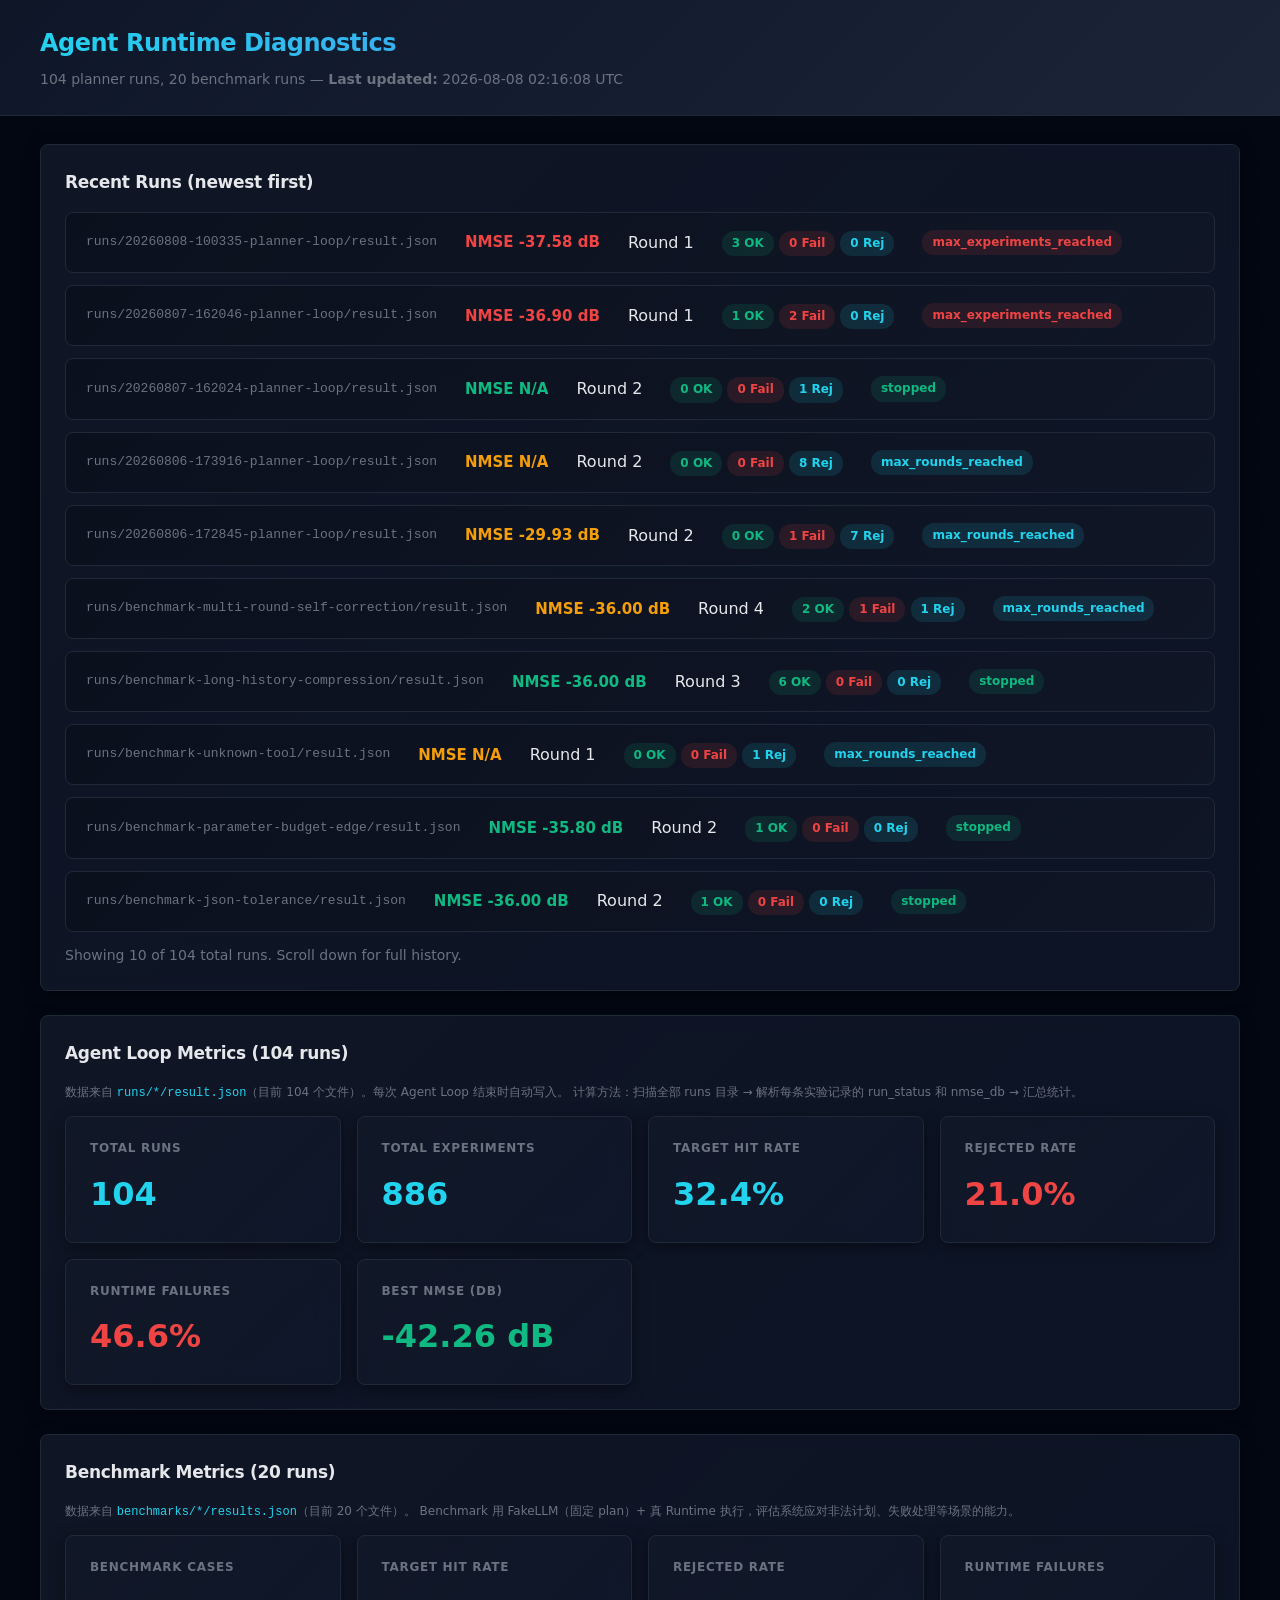
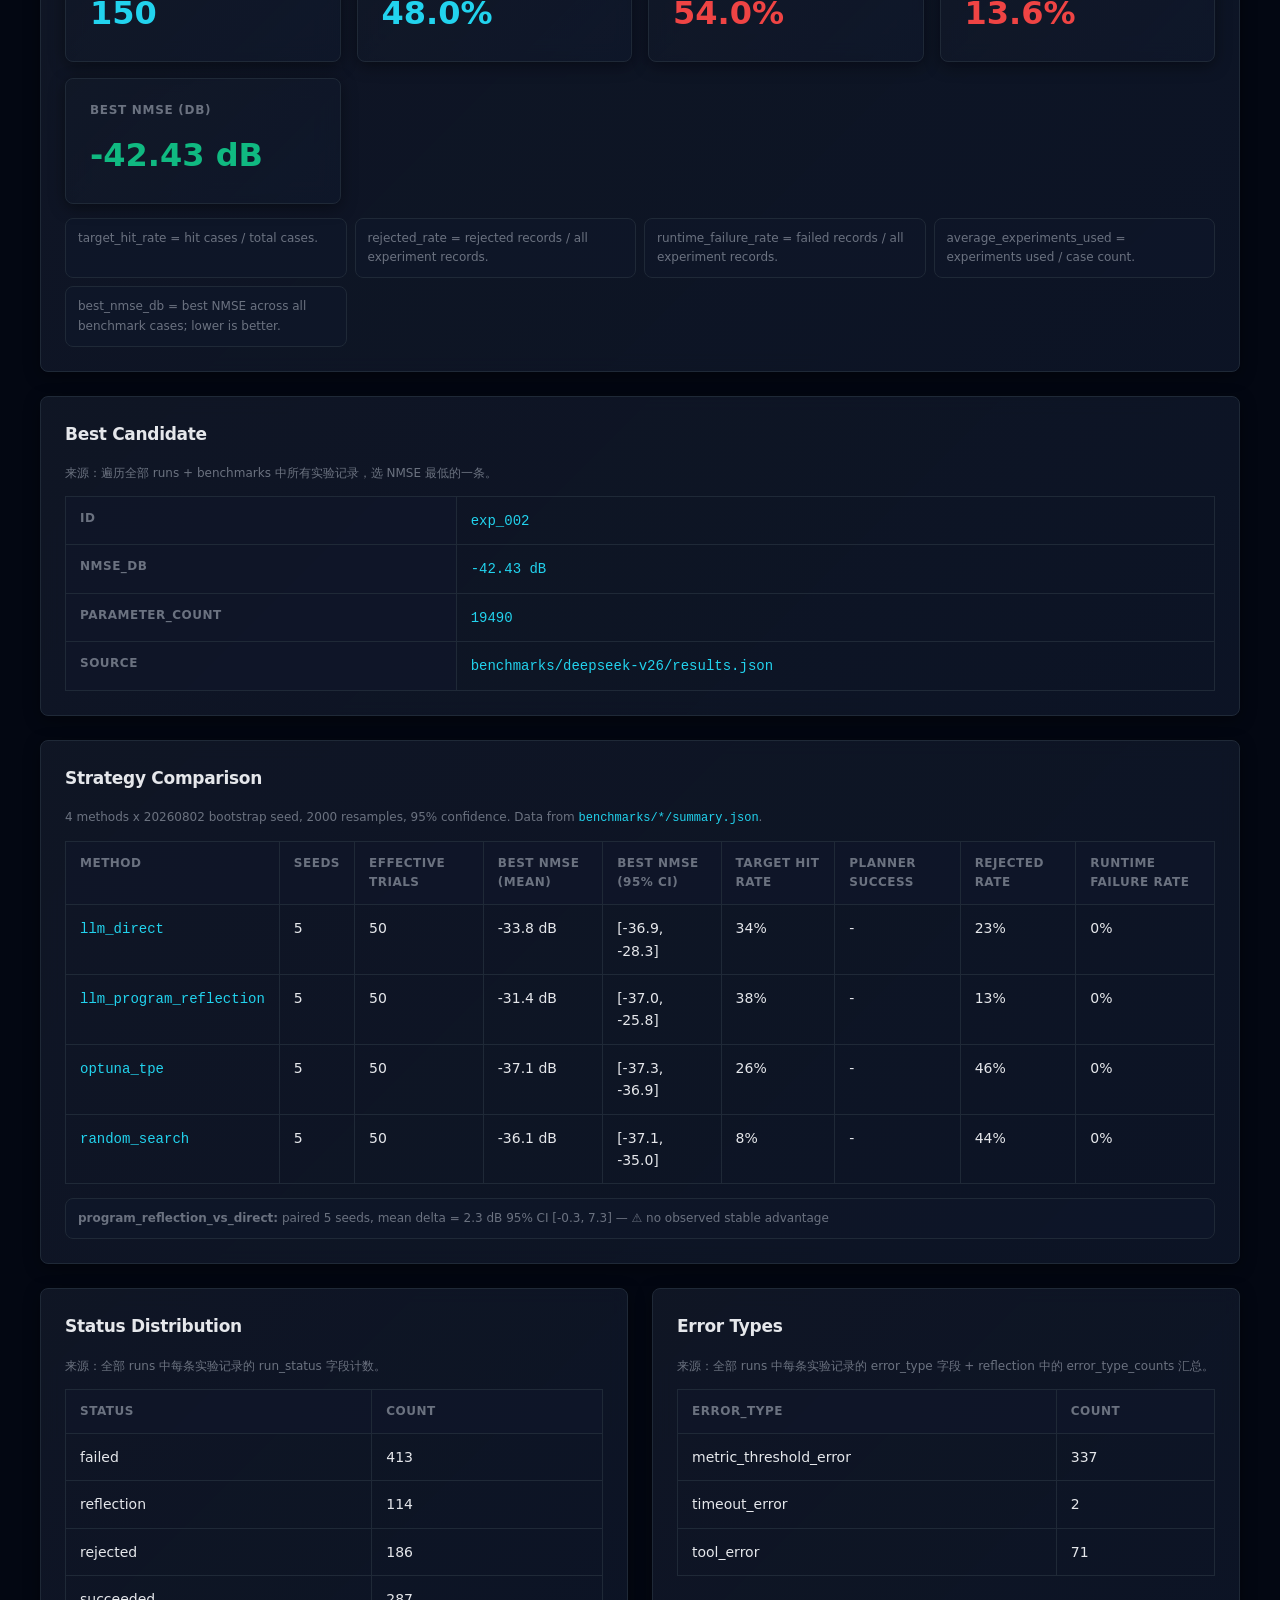
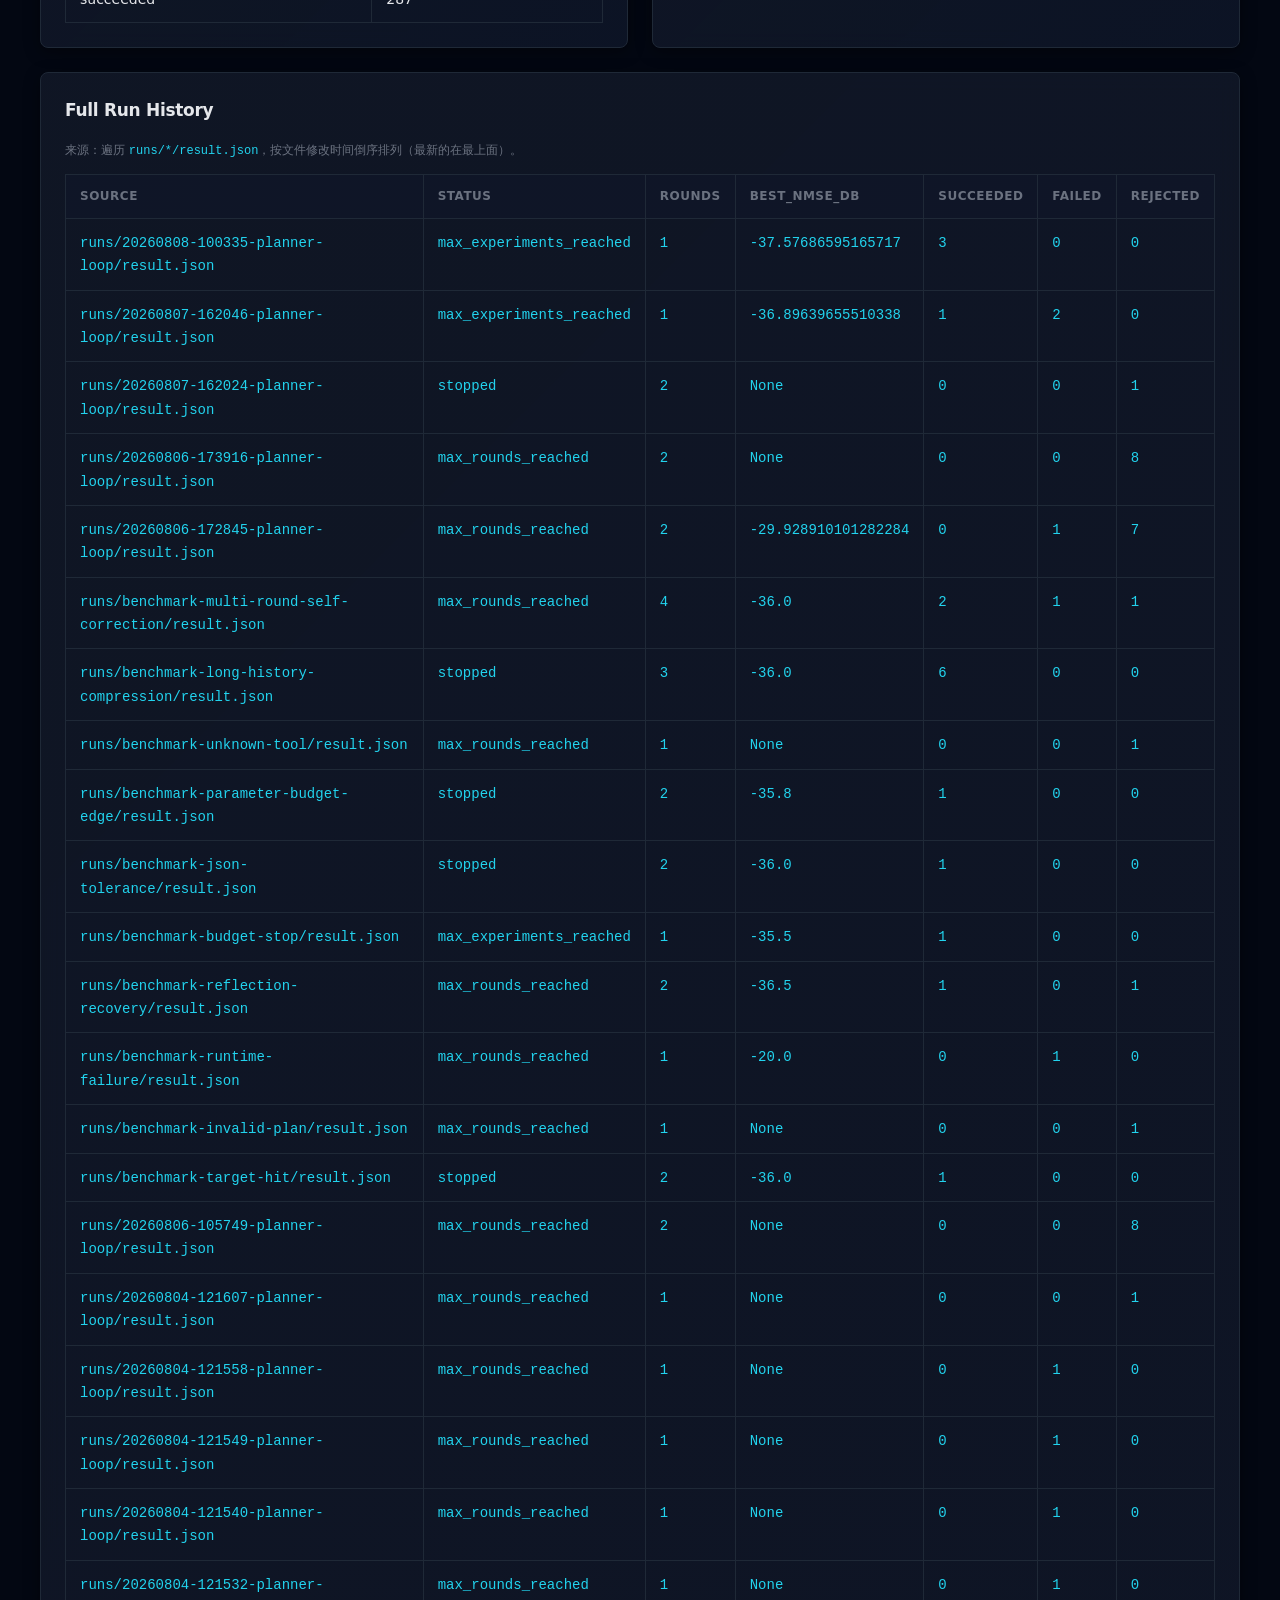
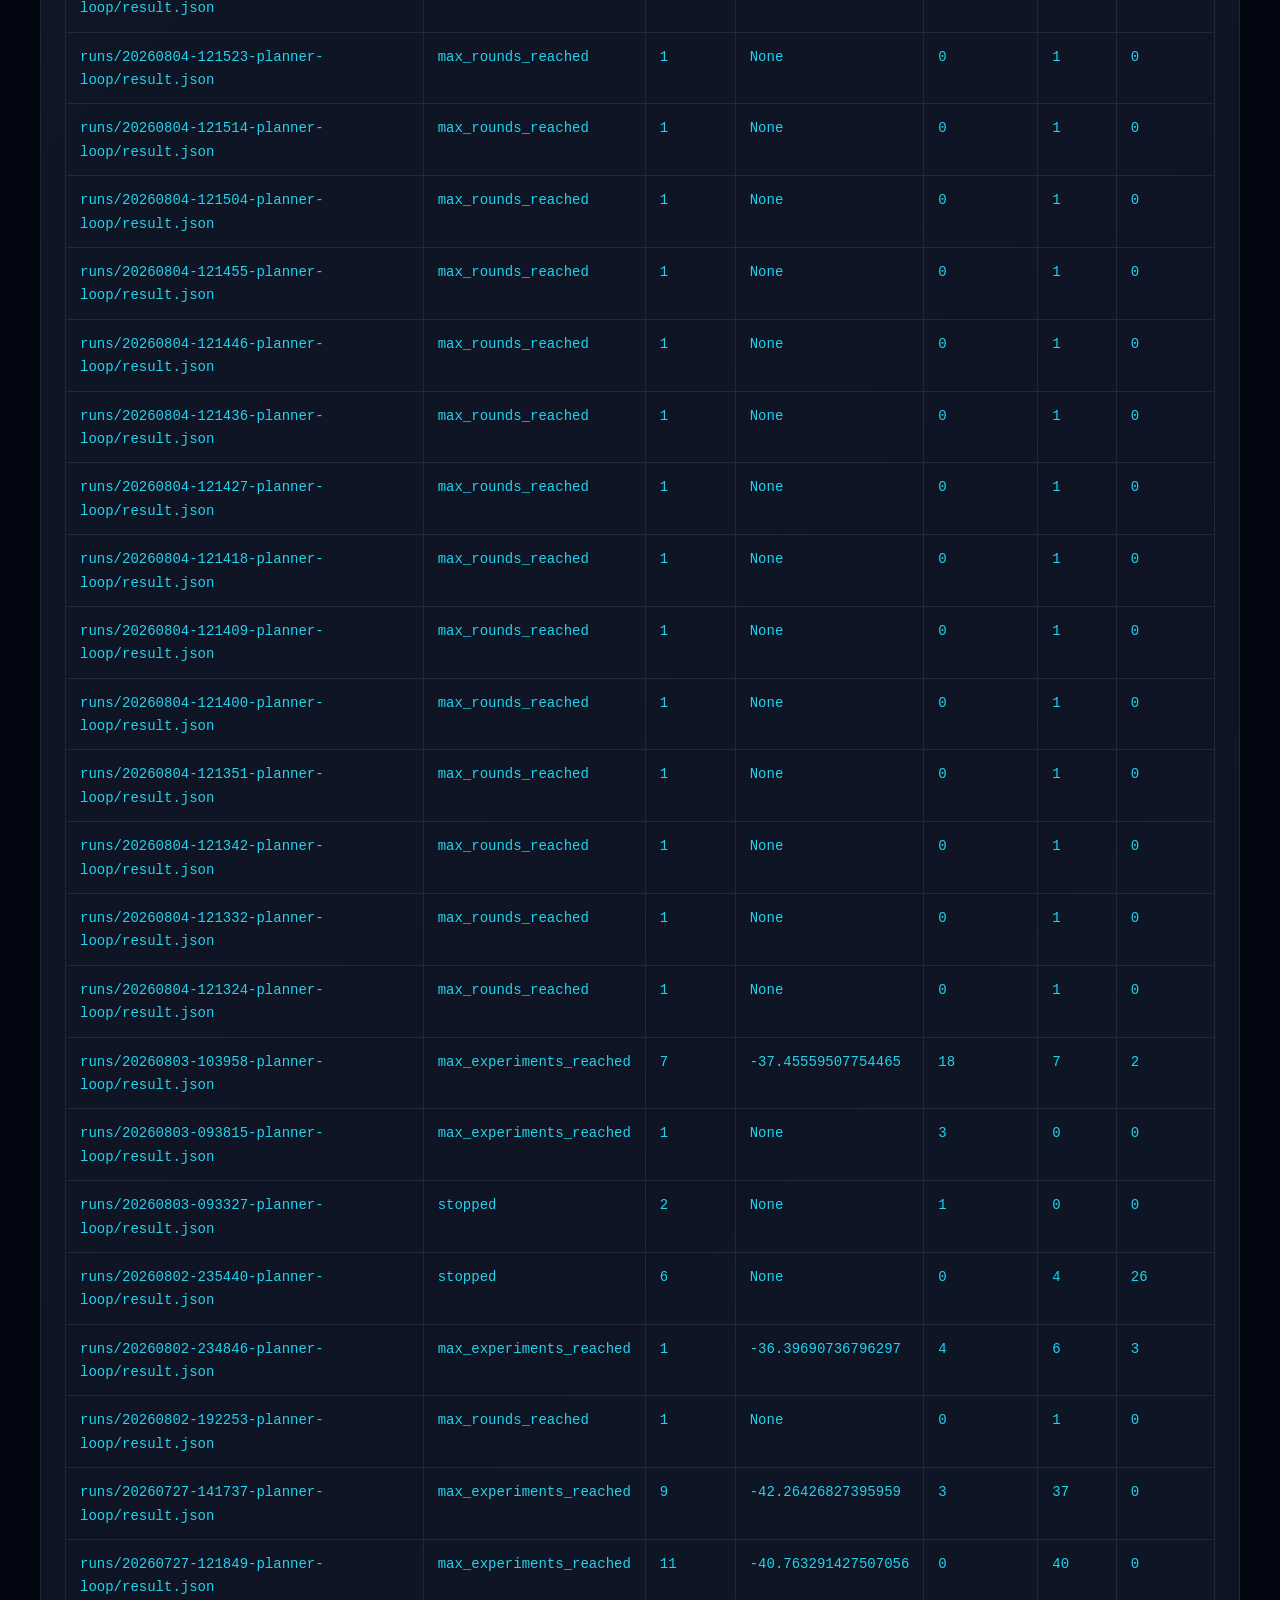
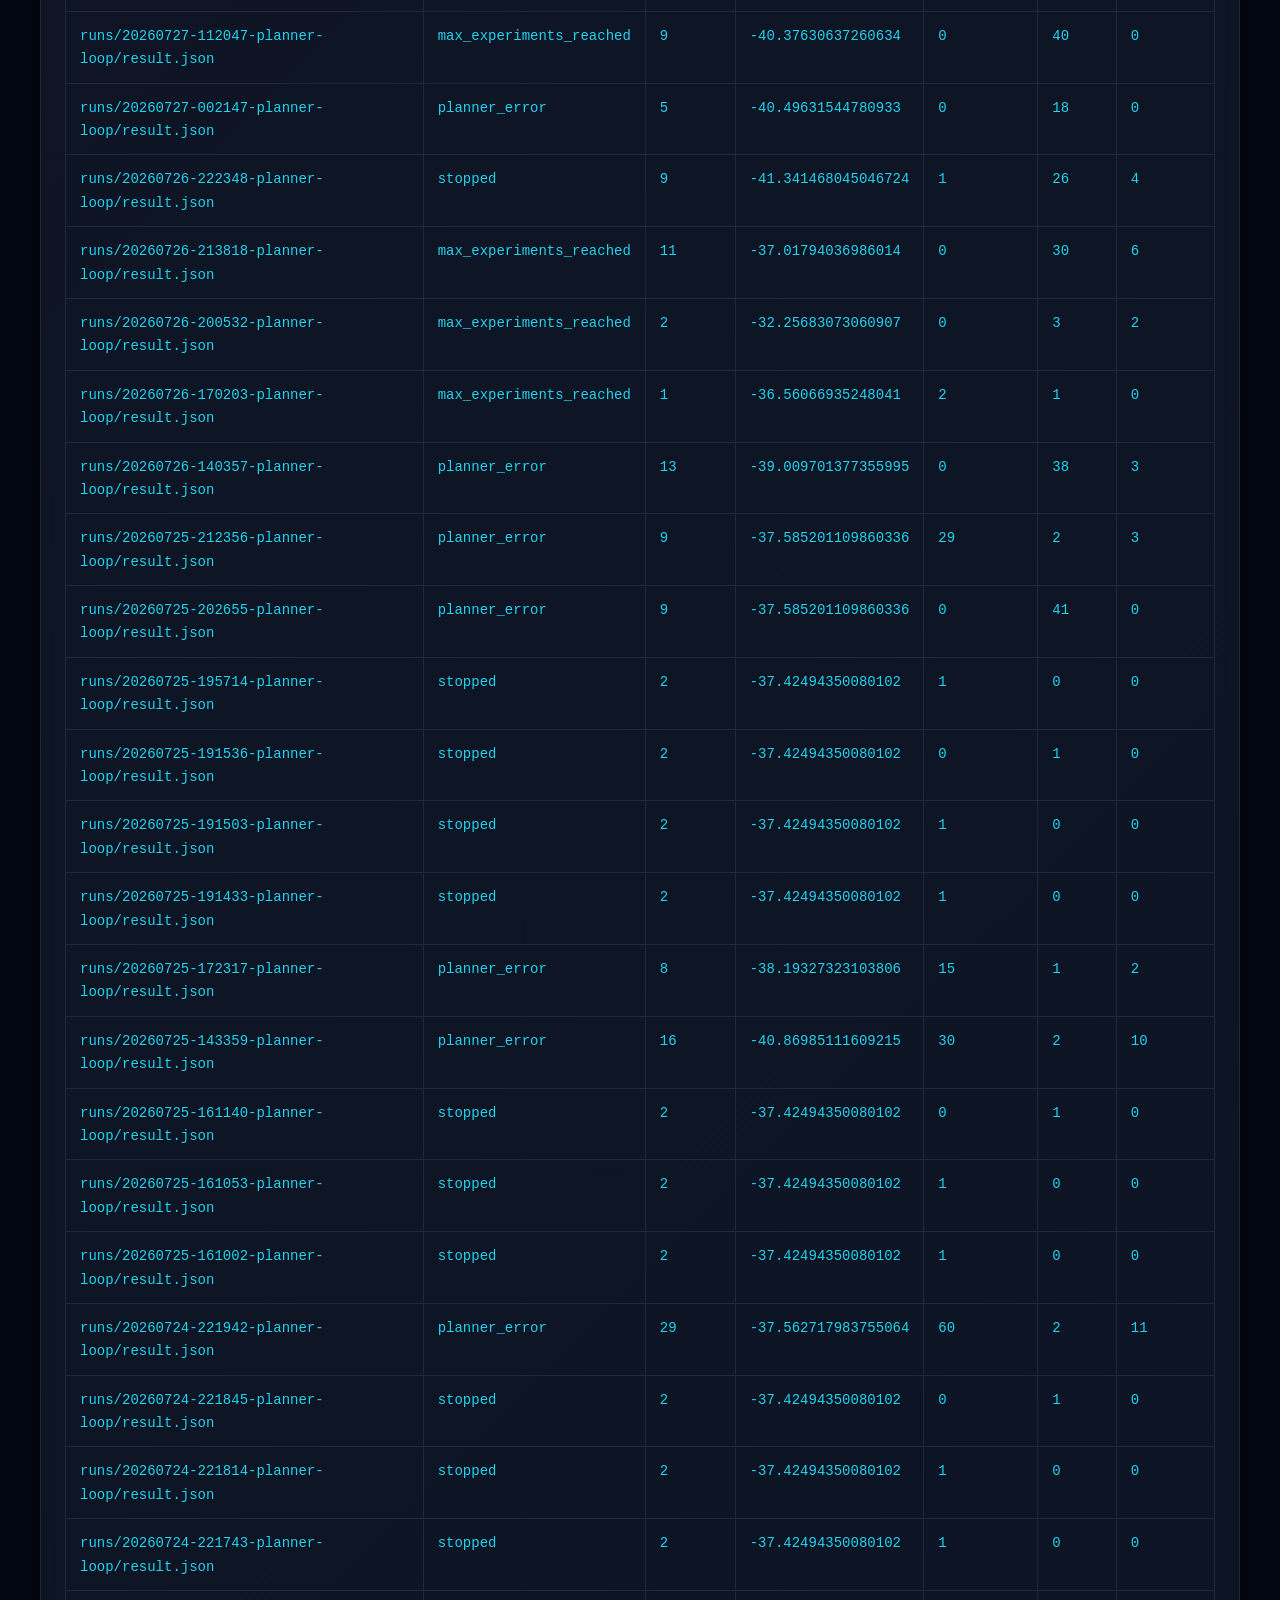
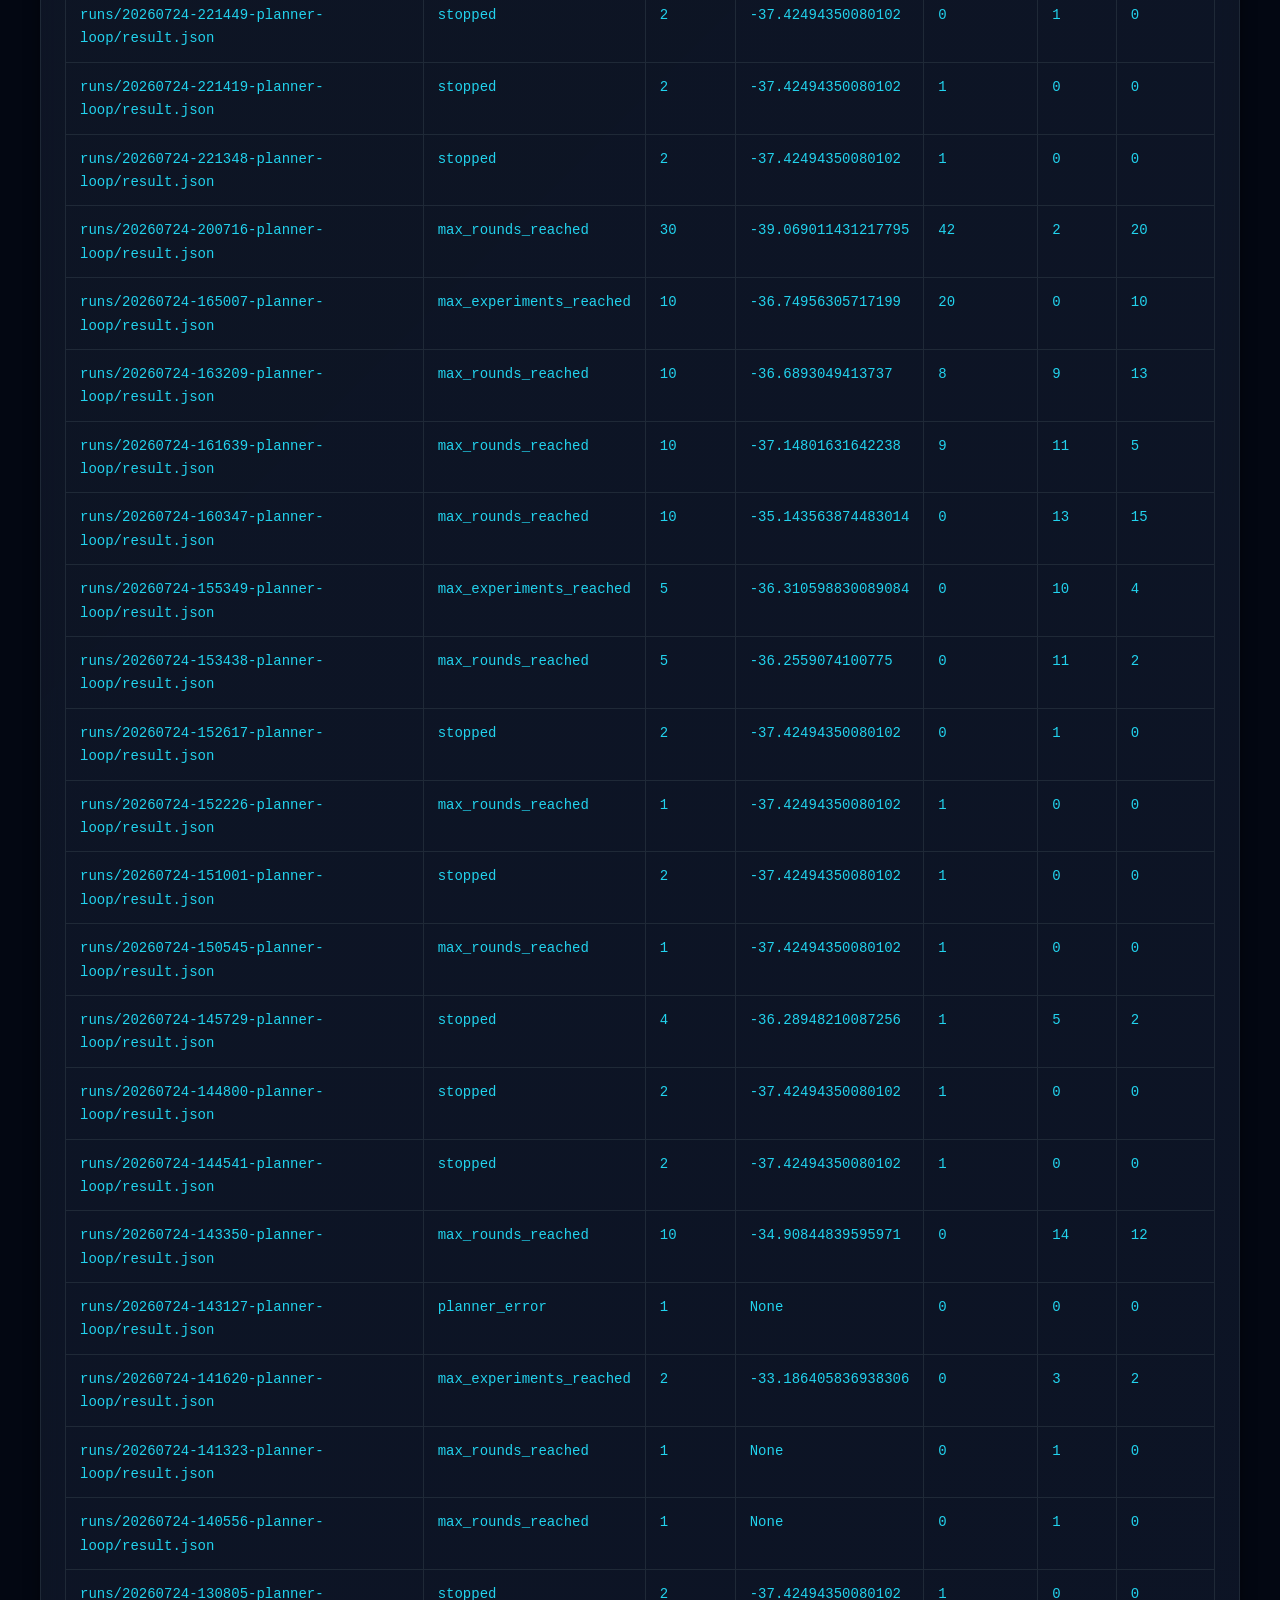
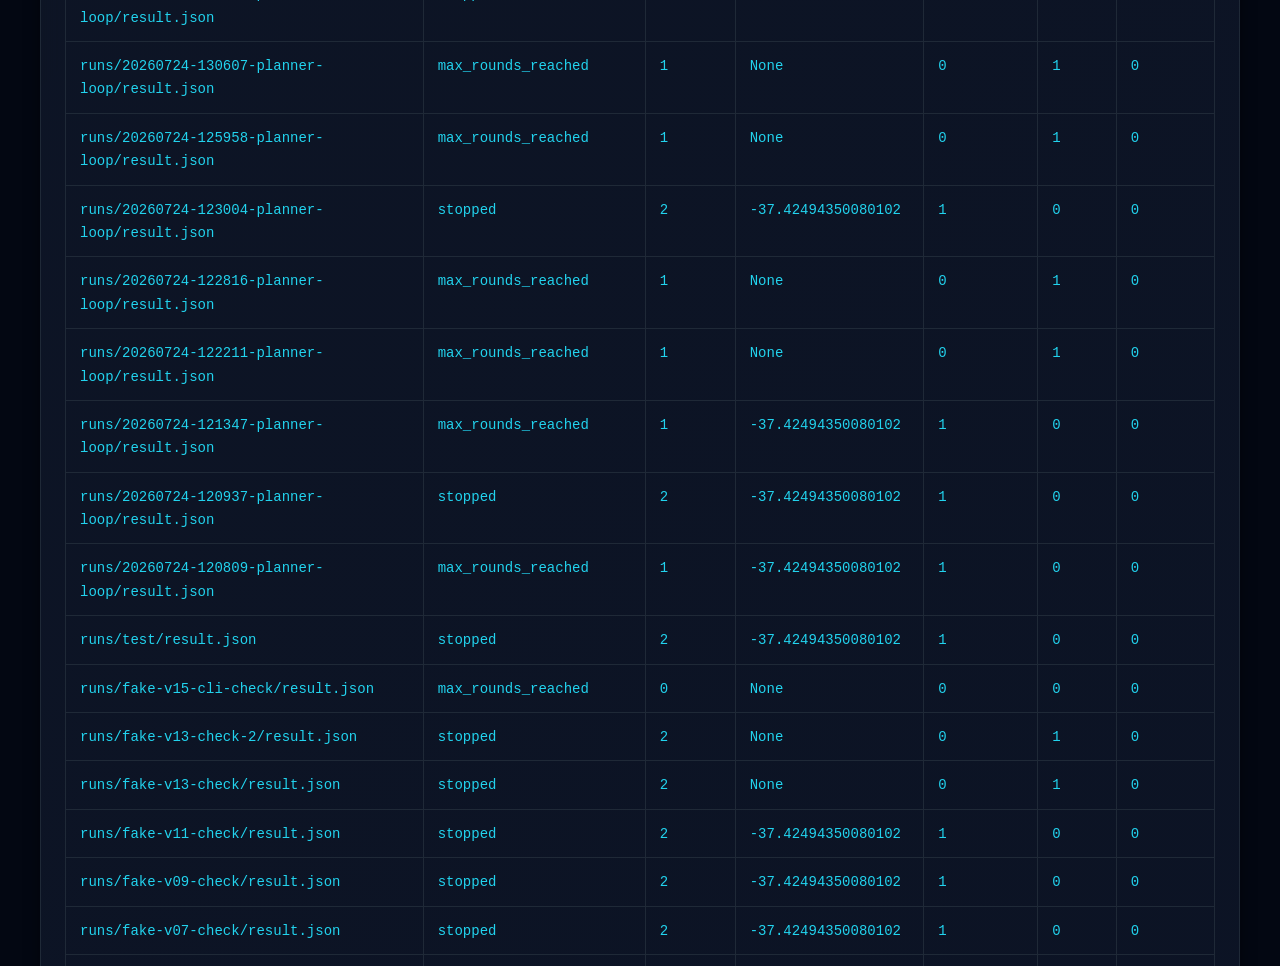
==== commit 27f703bb: "fix(agent): harden coding memory and reports" ====
--- a/docs/diagnostics/agent-runtime-dashboard.html
+++ b/docs/diagnostics/agent-runtime-dashboard.html
@@ -97,53 +97,53 @@
 
 <header>
   <h1>Agent Runtime Diagnostics</h1>
-  <p>99 planner runs, 19 benchmark runs &mdash; <strong>Last updated:</strong> 2026-08-06 03:22:15 UTC</p>
+  <p>104 planner runs, 20 benchmark runs &mdash; <strong>Last updated:</strong> 2026-08-08 02:16:08 UTC</p>
 </header>
 
 <main>
 
   <section>
     <h2>Recent Runs (newest first)</h2>
-    <div class="run-card"><div class="dir">runs/20260806-105749-planner-loop/result.json</div><div class="stat warn">NMSE N/A</div><div>Round 2</div><div><span class="tag tag-ok">0 OK</span> <span class="tag tag-err">0 Fail</span> <span class="tag tag-run">8 Rej</span></div><span class="tag tag-run">max_rounds_reached</span></div>
-<div class="run-card"><div class="dir">runs/benchmark-parameter-budget-edge/result.json</div><div class="stat bad">NMSE -38.40 dB</div><div>Round 1</div><div><span class="tag tag-ok">2 OK</span> <span class="tag tag-err">0 Fail</span> <span class="tag tag-run">1 Rej</span></div><span class="tag tag-err">max_experiments_reached</span></div>
-<div class="run-card"><div class="dir">runs/benchmark-multi-round-self-correction/result.json</div><div class="stat bad">NMSE -40.98 dB</div><div>Round 1</div><div><span class="tag tag-ok">4 OK</span> <span class="tag tag-err">0 Fail</span> <span class="tag tag-run">1 Rej</span></div><span class="tag tag-err">max_experiments_reached</span></div>
-<div class="run-card"><div class="dir">runs/benchmark-long-history-compression/result.json</div><div class="stat bad">NMSE -42.32 dB</div><div>Round 3</div><div><span class="tag tag-ok">8 OK</span> <span class="tag tag-err">1 Fail</span> <span class="tag tag-run">0 Rej</span></div><span class="tag tag-err">max_experiments_reached</span></div>
-<div class="run-card"><div class="dir">runs/benchmark-unknown-tool/result.json</div><div class="stat bad">NMSE -38.43 dB</div><div>Round 1</div><div><span class="tag tag-ok">1 OK</span> <span class="tag tag-err">0 Fail</span> <span class="tag tag-run">0 Rej</span></div><span class="tag tag-err">max_experiments_reached</span></div>
-<div class="run-card"><div class="dir">runs/benchmark-json-tolerance/result.json</div><div class="stat bad">NMSE -42.32 dB</div><div>Round 1</div><div><span class="tag tag-ok">2 OK</span> <span class="tag tag-err">0 Fail</span> <span class="tag tag-run">0 Rej</span></div><span class="tag tag-err">max_experiments_reached</span></div>
-<div class="run-card"><div class="dir">runs/benchmark-budget-stop/result.json</div><div class="stat bad">NMSE -38.63 dB</div><div>Round 1</div><div><span class="tag tag-ok">1 OK</span> <span class="tag tag-err">0 Fail</span> <span class="tag tag-run">0 Rej</span></div><span class="tag tag-err">max_experiments_reached</span></div>
-<div class="run-card"><div class="dir">runs/benchmark-reflection-recovery/result.json</div><div class="stat bad">NMSE -42.26 dB</div><div>Round 1</div><div><span class="tag tag-ok">2 OK</span> <span class="tag tag-err">0 Fail</span> <span class="tag tag-run">0 Rej</span></div><span class="tag tag-err">max_experiments_reached</span></div>
-<div class="run-card"><div class="dir">runs/benchmark-runtime-failure/result.json</div><div class="stat bad">NMSE -25.29 dB</div><div>Round 1</div><div><span class="tag tag-ok">0 OK</span> <span class="tag tag-err">1 Fail</span> <span class="tag tag-run">0 Rej</span></div><span class="tag tag-err">max_experiments_reached</span></div>
-<div class="run-card"><div class="dir">runs/benchmark-invalid-plan/result.json</div><div class="stat bad">NMSE -38.73 dB</div><div>Round 1</div><div><span class="tag tag-ok">1 OK</span> <span class="tag tag-err">0 Fail</span> <span class="tag tag-run">0 Rej</span></div><span class="tag tag-err">max_experiments_reached</span></div>
-    <p style="color:var(--muted);margin-top:12px;font-size:14px;">Showing 10 of 99 total runs. Scroll down for full history.</p>
-  </section>
-
-  <section>
-    <h2>Agent Loop Metrics (99 runs)</h2>
+    <div class="run-card"><div class="dir">runs/20260808-100335-planner-loop/result.json</div><div class="stat bad">NMSE -37.58 dB</div><div>Round 1</div><div><span class="tag tag-ok">3 OK</span> <span class="tag tag-err">0 Fail</span> <span class="tag tag-run">0 Rej</span></div><span class="tag tag-err">max_experiments_reached</span></div>
+<div class="run-card"><div class="dir">runs/20260807-162046-planner-loop/result.json</div><div class="stat bad">NMSE -36.90 dB</div><div>Round 1</div><div><span class="tag tag-ok">1 OK</span> <span class="tag tag-err">2 Fail</span> <span class="tag tag-run">0 Rej</span></div><span class="tag tag-err">max_experiments_reached</span></div>
+<div class="run-card"><div class="dir">runs/20260807-162024-planner-loop/result.json</div><div class="stat good">NMSE N/A</div><div>Round 2</div><div><span class="tag tag-ok">0 OK</span> <span class="tag tag-err">0 Fail</span> <span class="tag tag-run">1 Rej</span></div><span class="tag tag-ok">stopped</span></div>
+<div class="run-card"><div class="dir">runs/20260806-173916-planner-loop/result.json</div><div class="stat warn">NMSE N/A</div><div>Round 2</div><div><span class="tag tag-ok">0 OK</span> <span class="tag tag-err">0 Fail</span> <span class="tag tag-run">8 Rej</span></div><span class="tag tag-run">max_rounds_reached</span></div>
+<div class="run-card"><div class="dir">runs/20260806-172845-planner-loop/result.json</div><div class="stat warn">NMSE -29.93 dB</div><div>Round 2</div><div><span class="tag tag-ok">0 OK</span> <span class="tag tag-err">1 Fail</span> <span class="tag tag-run">7 Rej</span></div><span class="tag tag-run">max_rounds_reached</span></div>
+<div class="run-card"><div class="dir">runs/benchmark-multi-round-self-correction/result.json</div><div class="stat warn">NMSE -36.00 dB</div><div>Round 4</div><div><span class="tag tag-ok">2 OK</span> <span class="tag tag-err">1 Fail</span> <span class="tag tag-run">1 Rej</span></div><span class="tag tag-run">max_rounds_reached</span></div>
+<div class="run-card"><div class="dir">runs/benchmark-long-history-compression/result.json</div><div class="stat good">NMSE -36.00 dB</div><div>Round 3</div><div><span class="tag tag-ok">6 OK</span> <span class="tag tag-err">0 Fail</span> <span class="tag tag-run">0 Rej</span></div><span class="tag tag-ok">stopped</span></div>
+<div class="run-card"><div class="dir">runs/benchmark-unknown-tool/result.json</div><div class="stat warn">NMSE N/A</div><div>Round 1</div><div><span class="tag tag-ok">0 OK</span> <span class="tag tag-err">0 Fail</span> <span class="tag tag-run">1 Rej</span></div><span class="tag tag-run">max_rounds_reached</span></div>
+<div class="run-card"><div class="dir">runs/benchmark-parameter-budget-edge/result.json</div><div class="stat good">NMSE -35.80 dB</div><div>Round 2</div><div><span class="tag tag-ok">1 OK</span> <span class="tag tag-err">0 Fail</span> <span class="tag tag-run">0 Rej</span></div><span class="tag tag-ok">stopped</span></div>
+<div class="run-card"><div class="dir">runs/benchmark-json-tolerance/result.json</div><div class="stat good">NMSE -36.00 dB</div><div>Round 2</div><div><span class="tag tag-ok">1 OK</span> <span class="tag tag-err">0 Fail</span> <span class="tag tag-run">0 Rej</span></div><span class="tag tag-ok">stopped</span></div>
+    <p style="color:var(--muted);margin-top:12px;font-size:14px;">Showing 10 of 104 total runs. Scroll down for full history.</p>
+  </section>
+
+  <section>
+    <h2>Agent Loop Metrics (104 runs)</h2>
     <p class="desc">
-      数据来自 <code>runs/*/result.json</code>（目前 99 个文件）。每次 Agent Loop 结束时自动写入。
+      数据来自 <code>runs/*/result.json</code>（目前 104 个文件）。每次 Agent Loop 结束时自动写入。
       计算方法：扫描全部 runs 目录 → 解析每条实验记录的 run_status 和 nmse_db → 汇总统计。
     </p>
     <div class="metrics">
-      <div class="metric"><div class="label">Total Runs</div><div class="value ">99</div></div>
-<div class="metric"><div class="label">Total Experiments</div><div class="value ">871</div></div>
-<div class="metric"><div class="label">Target Hit Rate</div><div class="value ">33.6%</div></div>
-<div class="metric"><div class="label">Rejected Rate</div><div class="value bad">19.3%</div></div>
-<div class="metric"><div class="label">Runtime Failures</div><div class="value bad">47.1%</div></div>
-<div class="metric"><div class="label">Best NMSE (dB)</div><div class="value good">-42.43 dB</div></div>
+      <div class="metric"><div class="label">Total Runs</div><div class="value ">104</div></div>
+<div class="metric"><div class="label">Total Experiments</div><div class="value ">886</div></div>
+<div class="metric"><div class="label">Target Hit Rate</div><div class="value ">32.4%</div></div>
+<div class="metric"><div class="label">Rejected Rate</div><div class="value bad">21.0%</div></div>
+<div class="metric"><div class="label">Runtime Failures</div><div class="value bad">46.6%</div></div>
+<div class="metric"><div class="label">Best NMSE (dB)</div><div class="value good">-42.26 dB</div></div>
     </div>
   </section>
 
   <section>
-    <h2>Benchmark Metrics (19 runs)</h2>
+    <h2>Benchmark Metrics (20 runs)</h2>
     <p class="desc">
-      数据来自 <code>benchmarks/*/results.json</code>（目前 19 个文件）。
+      数据来自 <code>benchmarks/*/results.json</code>（目前 20 个文件）。
       Benchmark 用 FakeLLM（固定 plan）+ 真 Runtime 执行，评估系统应对非法计划、失败处理等场景的能力。
     </p>
     <div class="metrics">
-      <div class="metric"><div class="label">Benchmark Cases</div><div class="value ">140</div></div>
-<div class="metric"><div class="label">Target Hit Rate</div><div class="value ">46.4%</div></div>
-<div class="metric"><div class="label">Rejected Rate</div><div class="value bad">56.3%</div></div>
-<div class="metric"><div class="label">Runtime Failures</div><div class="value bad">13.8%</div></div>
+      <div class="metric"><div class="label">Benchmark Cases</div><div class="value ">150</div></div>
+<div class="metric"><div class="label">Target Hit Rate</div><div class="value ">48.0%</div></div>
+<div class="metric"><div class="label">Rejected Rate</div><div class="value bad">54.0%</div></div>
+<div class="metric"><div class="label">Runtime Failures</div><div class="value bad">13.6%</div></div>
 <div class="metric"><div class="label">Best NMSE (dB)</div><div class="value good">-42.43 dB</div></div>
     </div>
     <div class="metric-notes">
@@ -161,7 +161,7 @@
     <table><tr><th>id</th><td><code>exp_002</code></td></tr>
 <tr><th>nmse_db</th><td><code>-42.43 dB</code></td></tr>
 <tr><th>parameter_count</th><td><code>19490</code></td></tr>
-<tr><th>source</th><td><code>runs/benchmark-target-hit/result.json</code></td></tr></table>
+<tr><th>source</th><td><code>benchmarks/deepseek-v26/results.json</code></td></tr></table>
   </section>
 
   
@@ -181,34 +181,39 @@
     <section>
       <h2>Status Distribution</h2>
       <p class="desc">来源：全部 runs 中每条实验记录的 run_status 字段计数。</p>
-      <table><tr><th>status</th><th>count</th></tr><tr><td>failed</td><td>410</td></tr>
-<tr><td>reflection</td><td>97</td></tr>
-<tr><td>rejected</td><td>168</td></tr>
-<tr><td>succeeded</td><td>293</td></tr></table>
+      <table><tr><th>status</th><th>count</th></tr><tr><td>failed</td><td>413</td></tr>
+<tr><td>reflection</td><td>114</td></tr>
+<tr><td>rejected</td><td>186</td></tr>
+<tr><td>succeeded</td><td>287</td></tr></table>
     </section>
     <section>
       <h2>Error Types</h2>
       <p class="desc">来源：全部 runs 中每条实验记录的 error_type 字段 + reflection 中的 error_type_counts 汇总。</p>
-      <table><tr><th>error_type</th><th>count</th></tr><tr><td>metric_threshold_error</td><td>338</td></tr>
+      <table><tr><th>error_type</th><th>count</th></tr><tr><td>metric_threshold_error</td><td>337</td></tr>
 <tr><td>timeout_error</td><td>2</td></tr>
-<tr><td>tool_error</td><td>69</td></tr></table>
+<tr><td>tool_error</td><td>71</td></tr></table>
     </section>
   </div>
 
   <section>
     <h2>Full Run History</h2>
     <p class="desc">来源：遍历 <code>runs/*/result.json</code>，按文件修改时间倒序排列（最新的在最上面）。</p>
-    <table><tr><th>source</th><th>status</th><th>rounds</th><th>best_nmse_db</th><th>succeeded</th><th>failed</th><th>rejected</th></tr><tr><td><code>runs/20260806-105749-planner-loop/result.json</code></td><td><code>max_rounds_reached</code></td><td><code>2</code></td><td><code>None</code></td><td><code>0</code></td><td><code>0</code></td><td><code>8</code></td></tr>
-<tr><td><code>runs/benchmark-parameter-budget-edge/result.json</code></td><td><code>max_experiments_reached</code></td><td><code>1</code></td><td><code>-38.39716977170435</code></td><td><code>2</code></td><td><code>0</code></td><td><code>1</code></td></tr>
-<tr><td><code>runs/benchmark-multi-round-self-correction/result.json</code></td><td><code>max_experiments_reached</code></td><td><code>1</code></td><td><code>-40.97879144915566</code></td><td><code>4</code></td><td><code>0</code></td><td><code>1</code></td></tr>
-<tr><td><code>runs/benchmark-long-history-compression/result.json</code></td><td><code>max_experiments_reached</code></td><td><code>3</code></td><td><code>-42.322425181376566</code></td><td><code>8</code></td><td><code>1</code></td><td><code>0</code></td></tr>
-<tr><td><code>runs/benchmark-unknown-tool/result.json</code></td><td><code>max_experiments_reached</code></td><td><code>1</code></td><td><code>-38.428267365482235</code></td><td><code>1</code></td><td><code>0</code></td><td><code>0</code></td></tr>
-<tr><td><code>runs/benchmark-json-tolerance/result.json</code></td><td><code>max_experiments_reached</code></td><td><code>1</code></td><td><code>-42.322425181376566</code></td><td><code>2</code></td><td><code>0</code></td><td><code>0</code></td></tr>
-<tr><td><code>runs/benchmark-budget-stop/result.json</code></td><td><code>max_experiments_reached</code></td><td><code>1</code></td><td><code>-38.63197495437891</code></td><td><code>1</code></td><td><code>0</code></td><td><code>0</code></td></tr>
-<tr><td><code>runs/benchmark-reflection-recovery/result.json</code></td><td><code>max_experiments_reached</code></td><td><code>1</code></td><td><code>-42.26426827395959</code></td><td><code>2</code></td><td><code>0</code></td><td><code>0</code></td></tr>
-<tr><td><code>runs/benchmark-runtime-failure/result.json</code></td><td><code>max_experiments_reached</code></td><td><code>1</code></td><td><code>-25.29114250603827</code></td><td><code>0</code></td><td><code>1</code></td><td><code>0</code></td></tr>
-<tr><td><code>runs/benchmark-invalid-plan/result.json</code></td><td><code>max_experiments_reached</code></td><td><code>1</code></td><td><code>-38.72509875795173</code></td><td><code>1</code></td><td><code>0</code></td><td><code>0</code></td></tr>
-<tr><td><code>runs/benchmark-target-hit/result.json</code></td><td><code>max_experiments_reached</code></td><td><code>1</code></td><td><code>-42.42519559502256</code></td><td><code>2</code></td><td><code>0</code></td><td><code>0</code></td></tr>
+    <table><tr><th>source</th><th>status</th><th>rounds</th><th>best_nmse_db</th><th>succeeded</th><th>failed</th><th>rejected</th></tr><tr><td><code>runs/20260808-100335-planner-loop/result.json</code></td><td><code>max_experiments_reached</code></td><td><code>1</code></td><td><code>-37.57686595165717</code></td><td><code>3</code></td><td><code>0</code></td><td><code>0</code></td></tr>
+<tr><td><code>runs/20260807-162046-planner-loop/result.json</code></td><td><code>max_experiments_reached</code></td><td><code>1</code></td><td><code>-36.89639655510338</code></td><td><code>1</code></td><td><code>2</code></td><td><code>0</code></td></tr>
+<tr><td><code>runs/20260807-162024-planner-loop/result.json</code></td><td><code>stopped</code></td><td><code>2</code></td><td><code>None</code></td><td><code>0</code></td><td><code>0</code></td><td><code>1</code></td></tr>
+<tr><td><code>runs/20260806-173916-planner-loop/result.json</code></td><td><code>max_rounds_reached</code></td><td><code>2</code></td><td><code>None</code></td><td><code>0</code></td><td><code>0</code></td><td><code>8</code></td></tr>
+<tr><td><code>runs/20260806-172845-planner-loop/result.json</code></td><td><code>max_rounds_reached</code></td><td><code>2</code></td><td><code>-29.928910101282284</code></td><td><code>0</code></td><td><code>1</code></td><td><code>7</code></td></tr>
+<tr><td><code>runs/benchmark-multi-round-self-correction/result.json</code></td><td><code>max_rounds_reached</code></td><td><code>4</code></td><td><code>-36.0</code></td><td><code>2</code></td><td><code>1</code></td><td><code>1</code></td></tr>
+<tr><td><code>runs/benchmark-long-history-compression/result.json</code></td><td><code>stopped</code></td><td><code>3</code></td><td><code>-36.0</code></td><td><code>6</code></td><td><code>0</code></td><td><code>0</code></td></tr>
+<tr><td><code>runs/benchmark-unknown-tool/result.json</code></td><td><code>max_rounds_reached</code></td><td><code>1</code></td><td><code>None</code></td><td><code>0</code></td><td><code>0</code></td><td><code>1</code></td></tr>
+<tr><td><code>runs/benchmark-parameter-budget-edge/result.json</code></td><td><code>stopped</code></td><td><code>2</code></td><td><code>-35.8</code></td><td><code>1</code></td><td><code>0</code></td><td><code>0</code></td></tr>
+<tr><td><code>runs/benchmark-json-tolerance/result.json</code></td><td><code>stopped</code></td><td><code>2</code></td><td><code>-36.0</code></td><td><code>1</code></td><td><code>0</code></td><td><code>0</code></td></tr>
+<tr><td><code>runs/benchmark-budget-stop/result.json</code></td><td><code>max_experiments_reached</code></td><td><code>1</code></td><td><code>-35.5</code></td><td><code>1</code></td><td><code>0</code></td><td><code>0</code></td></tr>
+<tr><td><code>runs/benchmark-reflection-recovery/result.json</code></td><td><code>max_rounds_reached</code></td><td><code>2</code></td><td><code>-36.5</code></td><td><code>1</code></td><td><code>0</code></td><td><code>1</code></td></tr>
+<tr><td><code>runs/benchmark-runtime-failure/result.json</code></td><td><code>max_rounds_reached</code></td><td><code>1</code></td><td><code>-20.0</code></td><td><code>0</code></td><td><code>1</code></td><td><code>0</code></td></tr>
+<tr><td><code>runs/benchmark-invalid-plan/result.json</code></td><td><code>max_rounds_reached</code></td><td><code>1</code></td><td><code>None</code></td><td><code>0</code></td><td><code>0</code></td><td><code>1</code></td></tr>
+<tr><td><code>runs/benchmark-target-hit/result.json</code></td><td><code>stopped</code></td><td><code>2</code></td><td><code>-36.0</code></td><td><code>1</code></td><td><code>0</code></td><td><code>0</code></td></tr>
+<tr><td><code>runs/20260806-105749-planner-loop/result.json</code></td><td><code>max_rounds_reached</code></td><td><code>2</code></td><td><code>None</code></td><td><code>0</code></td><td><code>0</code></td><td><code>8</code></td></tr>
 <tr><td><code>runs/20260804-121607-planner-loop/result.json</code></td><td><code>max_rounds_reached</code></td><td><code>1</code></td><td><code>None</code></td><td><code>0</code></td><td><code>0</code></td><td><code>1</code></td></tr>
 <tr><td><code>runs/20260804-121558-planner-loop/result.json</code></td><td><code>max_rounds_reached</code></td><td><code>1</code></td><td><code>None</code></td><td><code>0</code></td><td><code>1</code></td><td><code>0</code></td></tr>
 <tr><td><code>runs/20260804-121549-planner-loop/result.json</code></td><td><code>max_rounds_reached</code></td><td><code>1</code></td><td><code>None</code></td><td><code>0</code></td><td><code>1</code></td><td><code>0</code></td></tr>
@@ -302,7 +307,7 @@
 </main>
 
 <footer>
-  <strong>Last updated:</strong> 2026-08-06 03:22:15 UTC &mdash; Dashboard auto-refreshes after each Agent Loop. Ctrl+Shift+R if stale.
+  <strong>Last updated:</strong> 2026-08-08 02:16:08 UTC &mdash; Dashboard auto-refreshes after each Agent Loop. Ctrl+Shift+R if stale.
 </footer>
 </body>
 </html>
